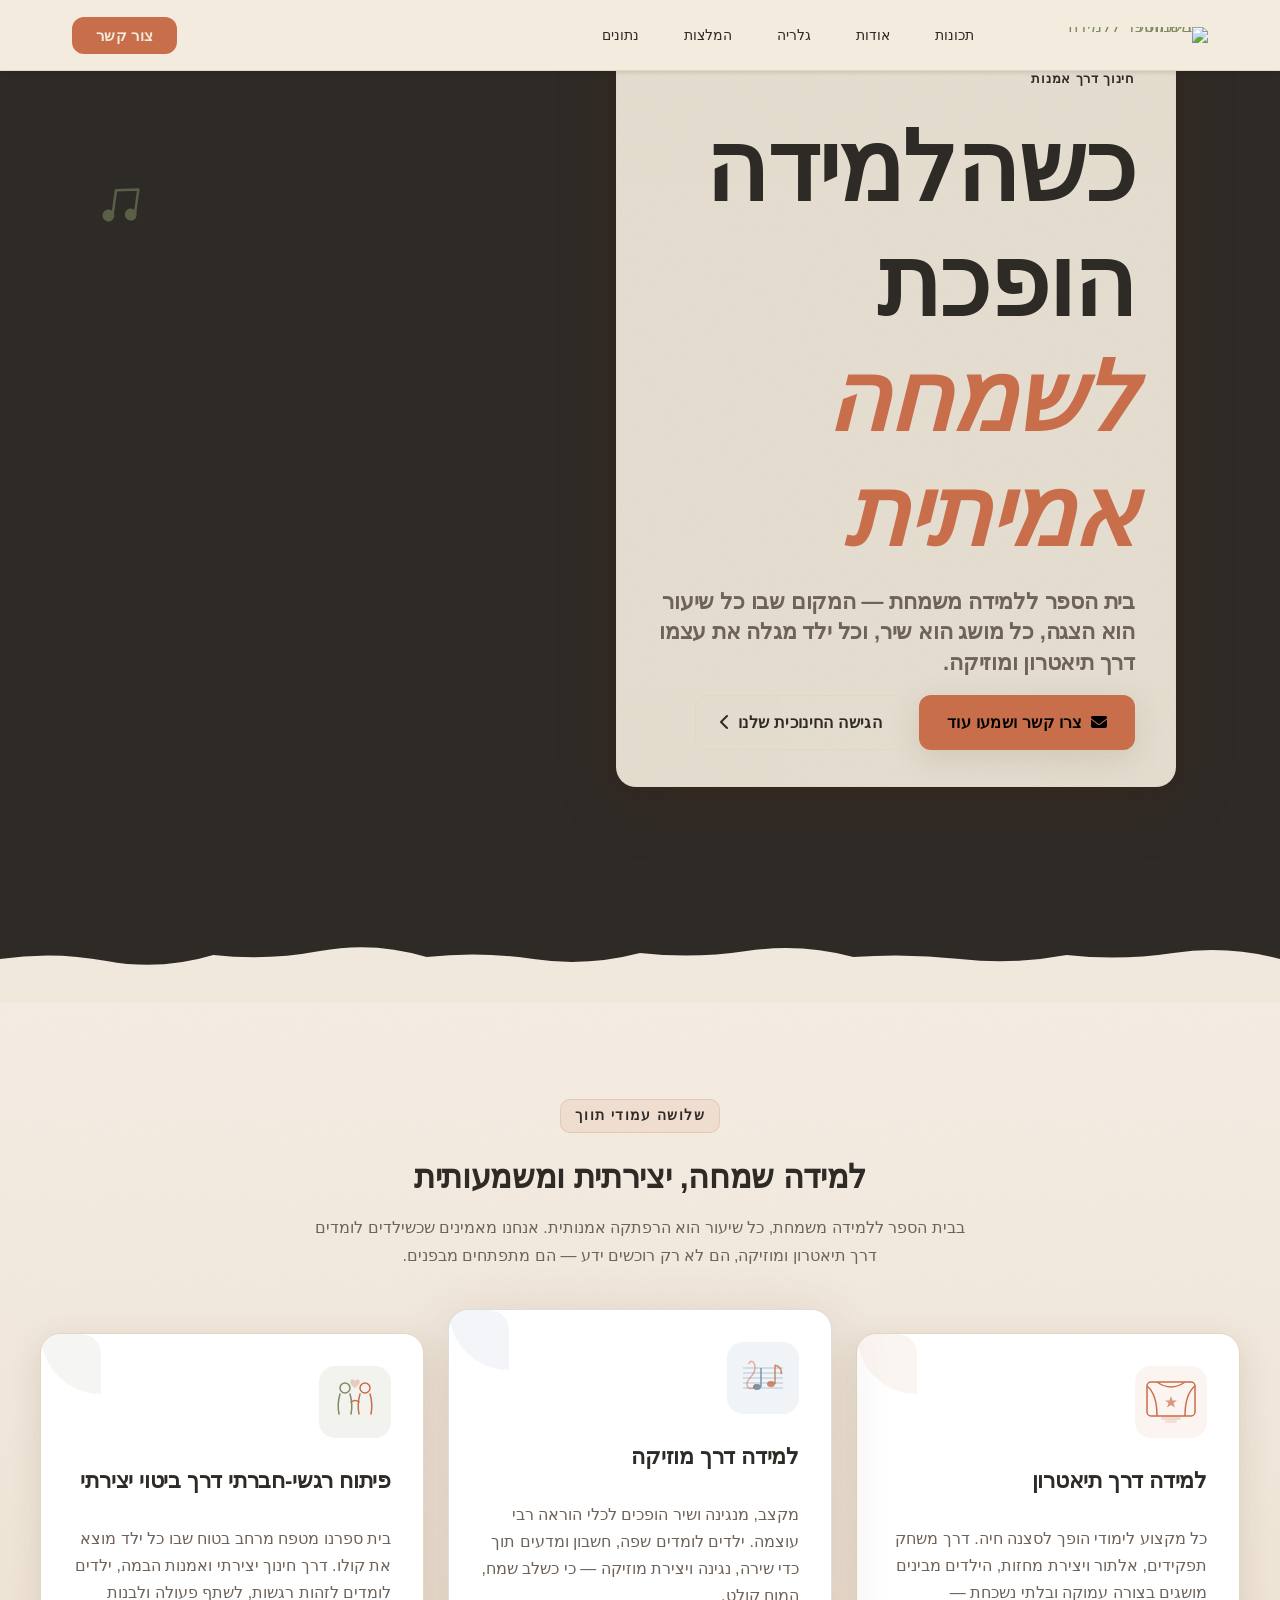
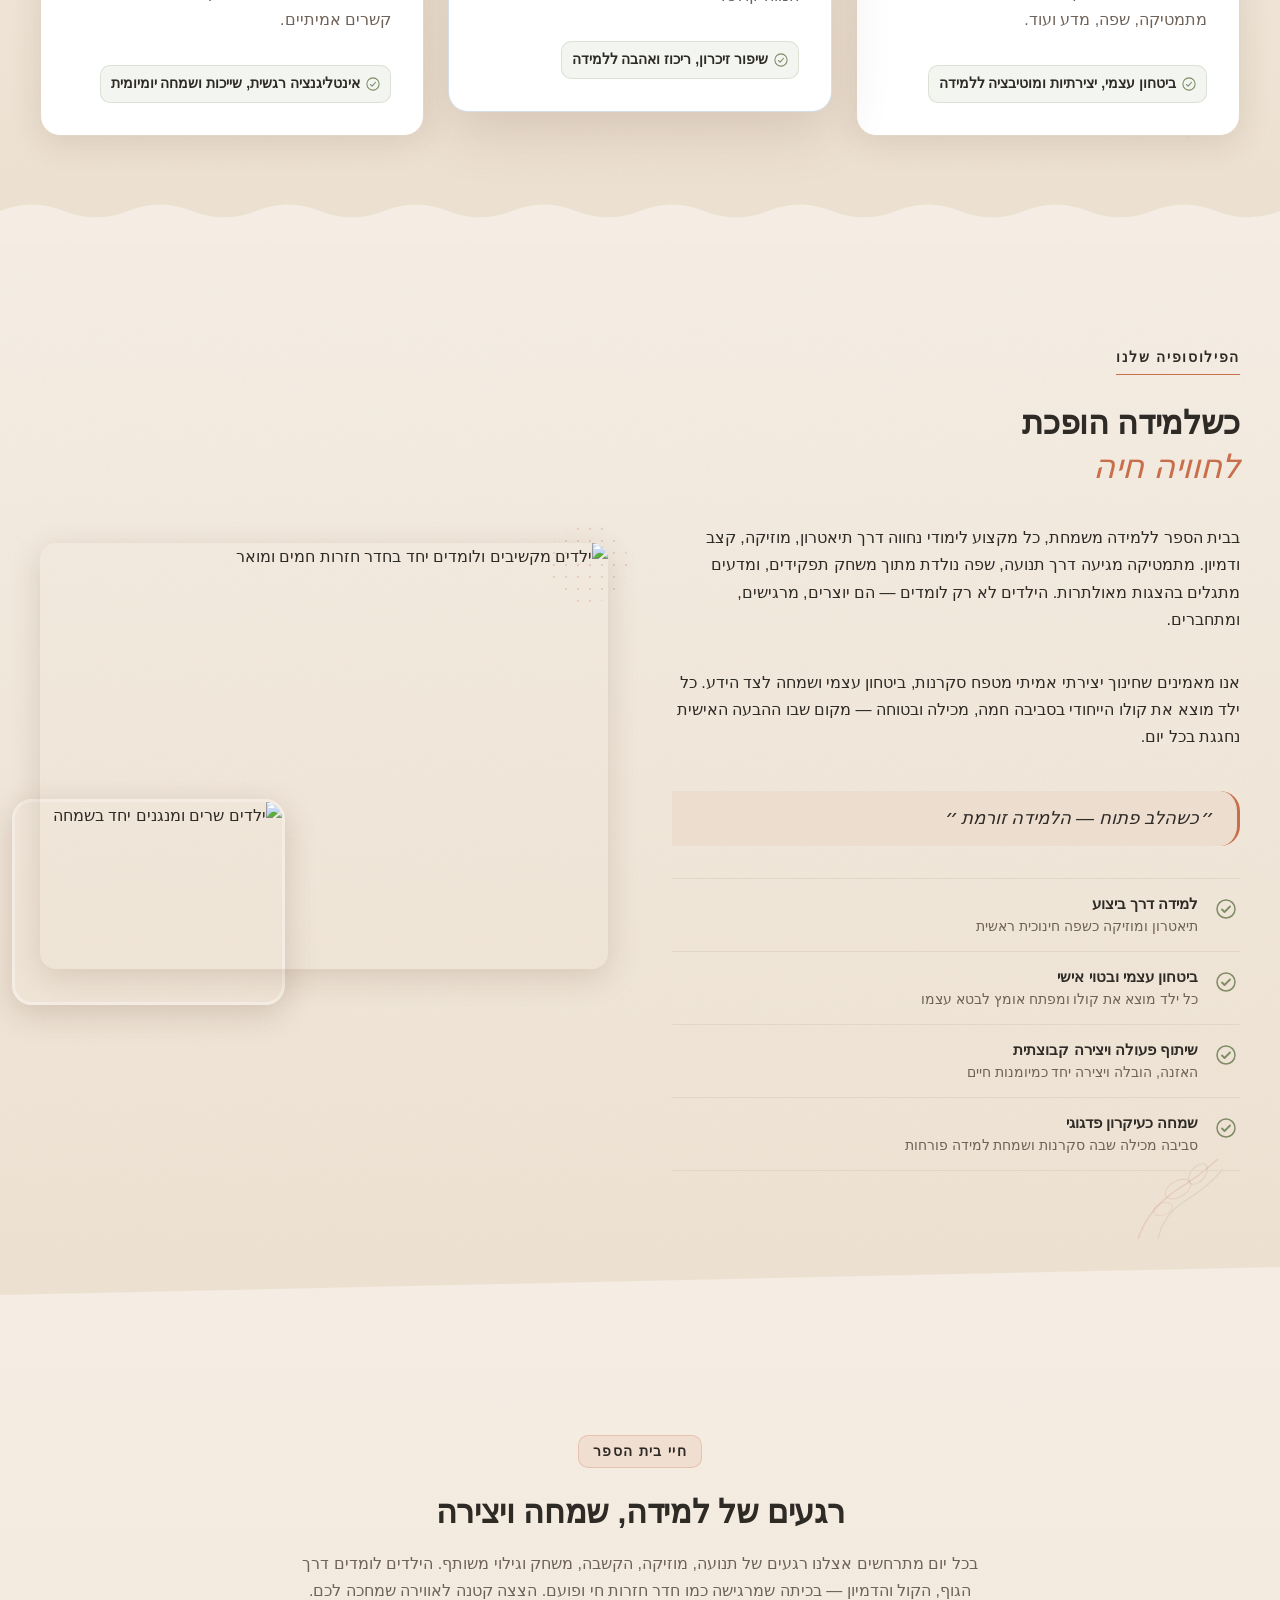
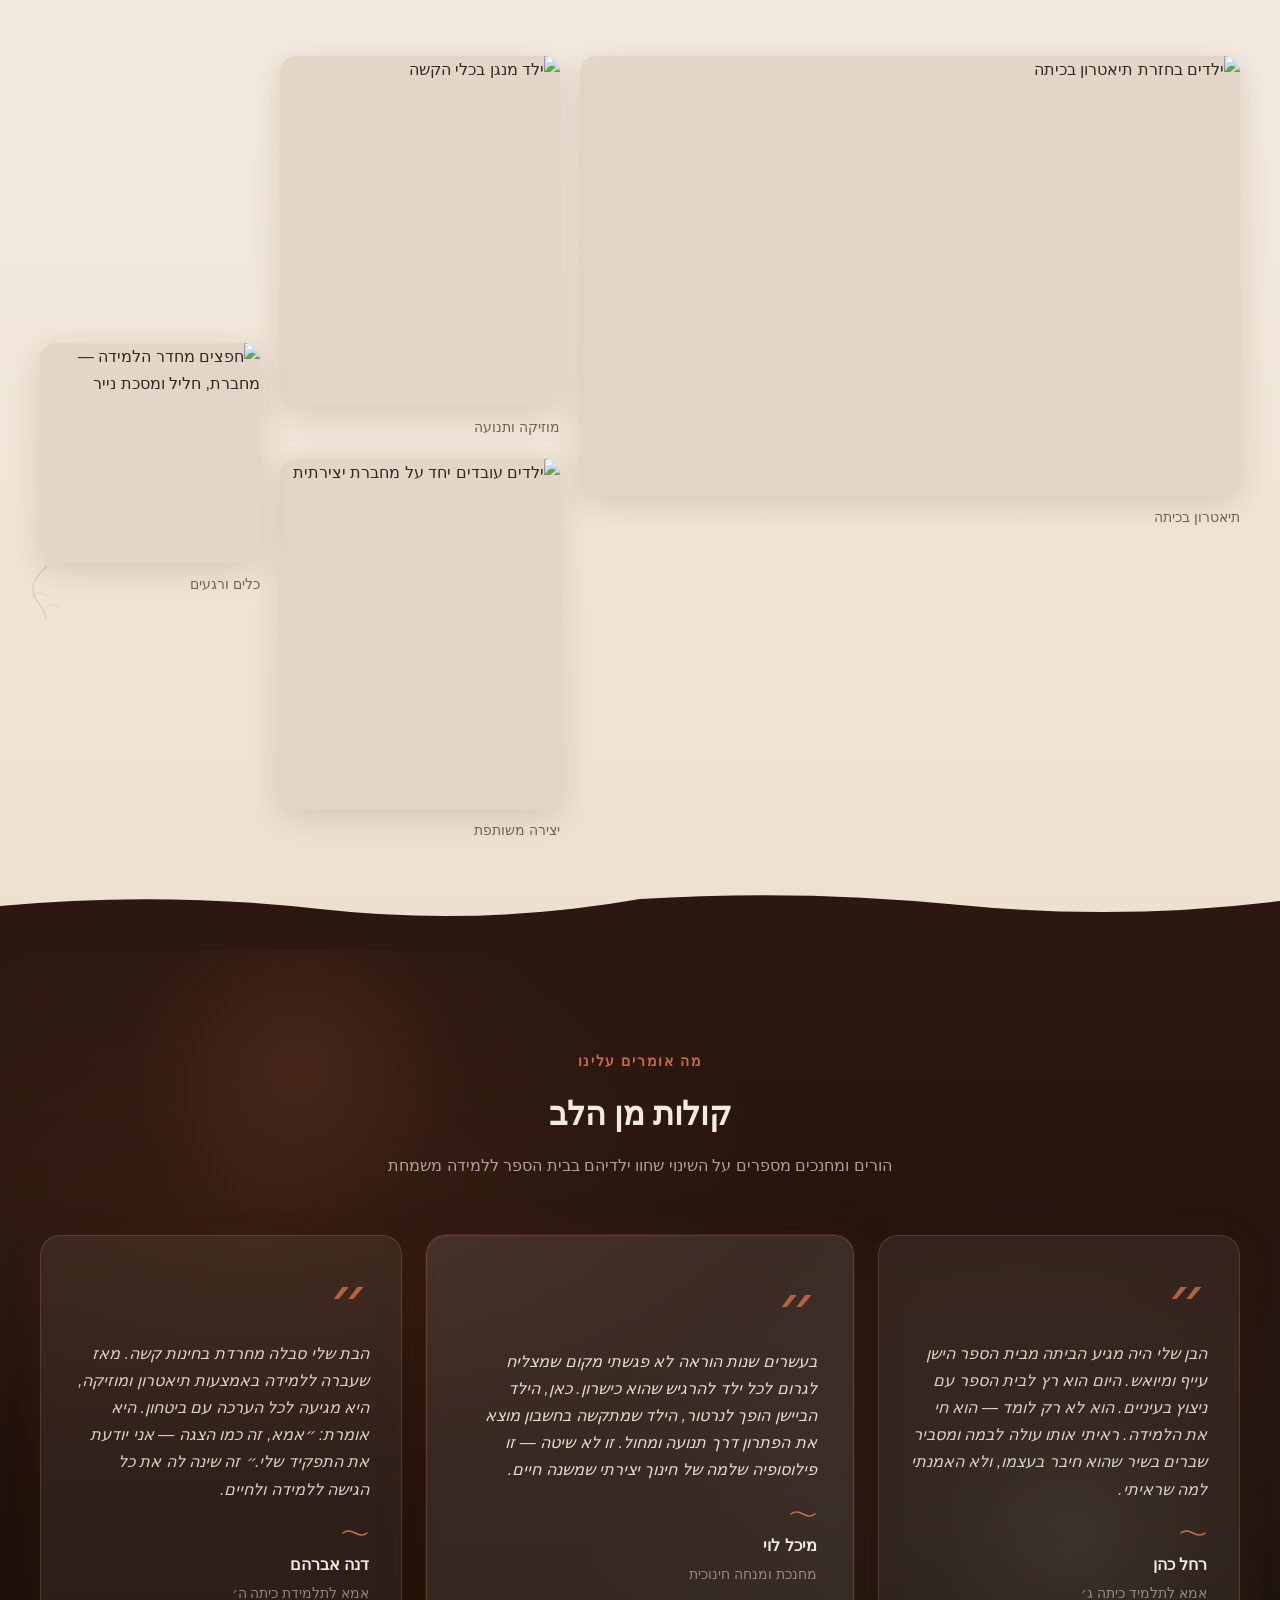
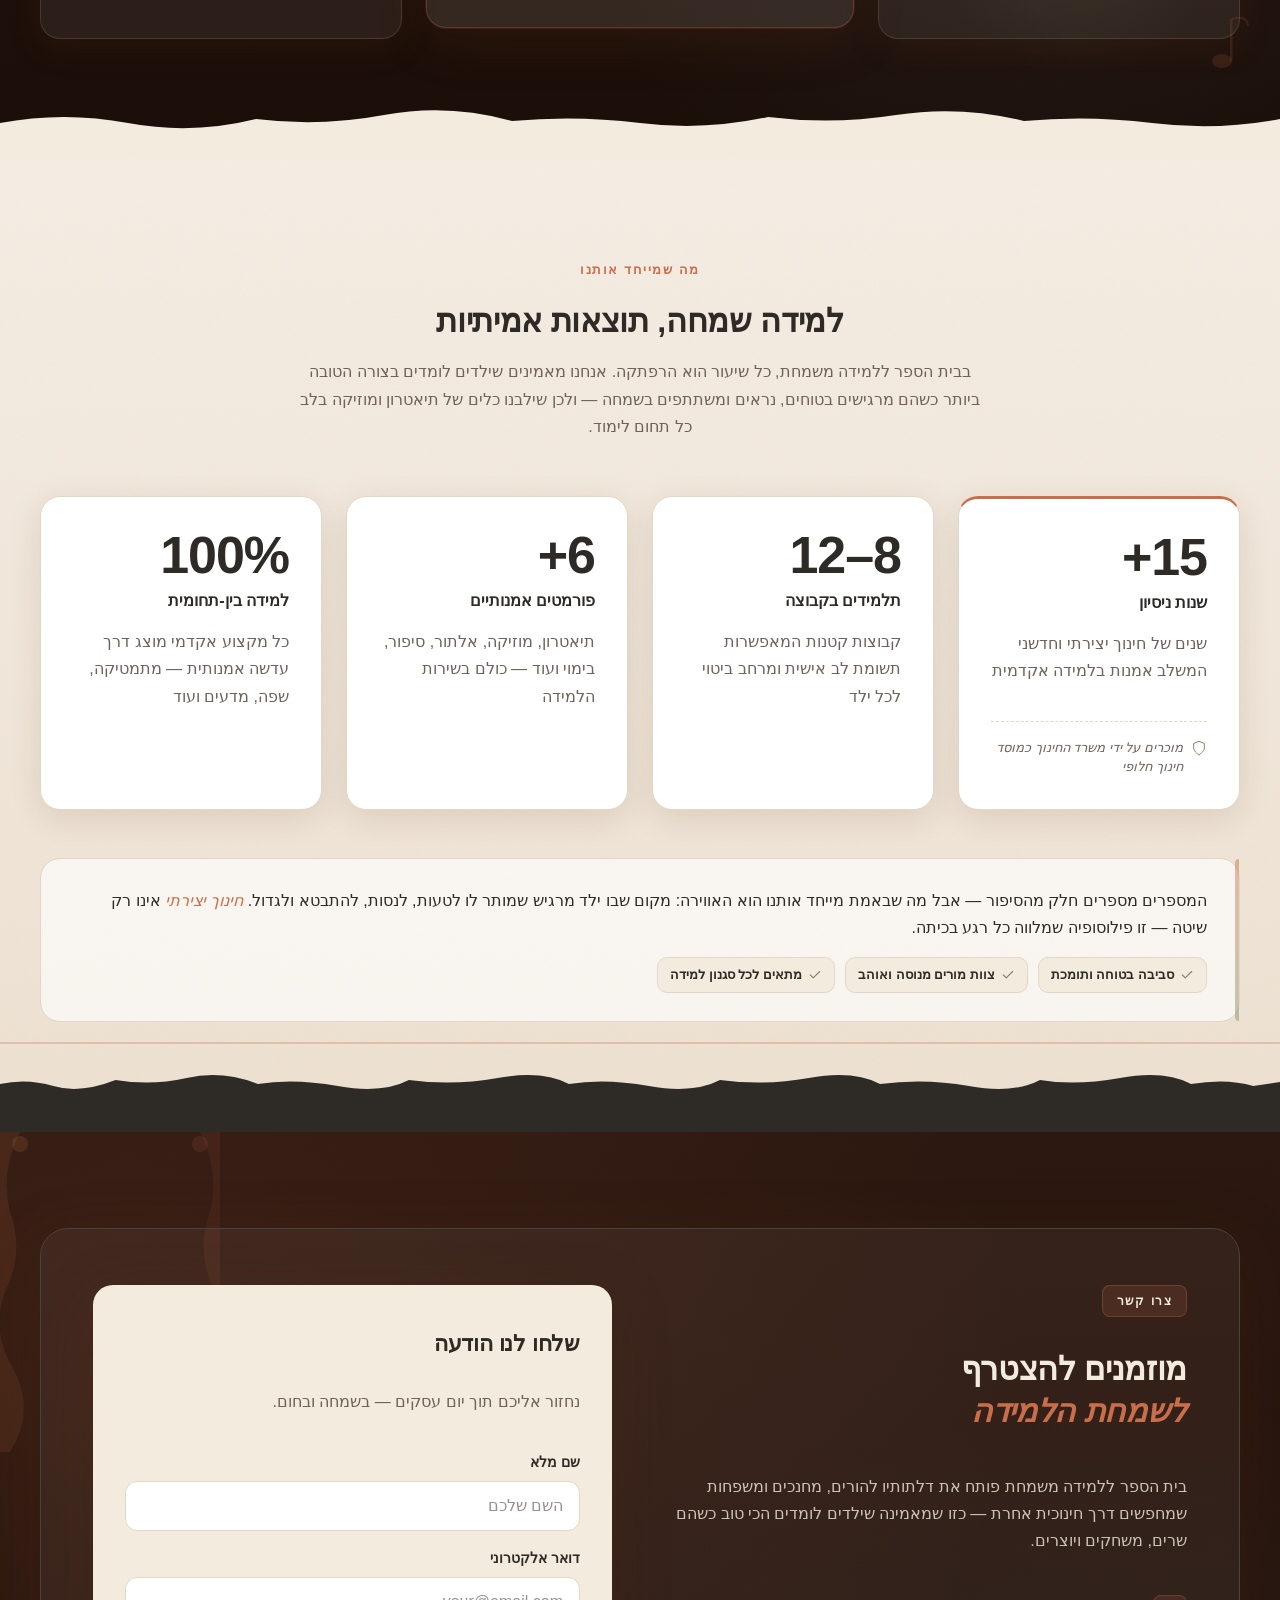
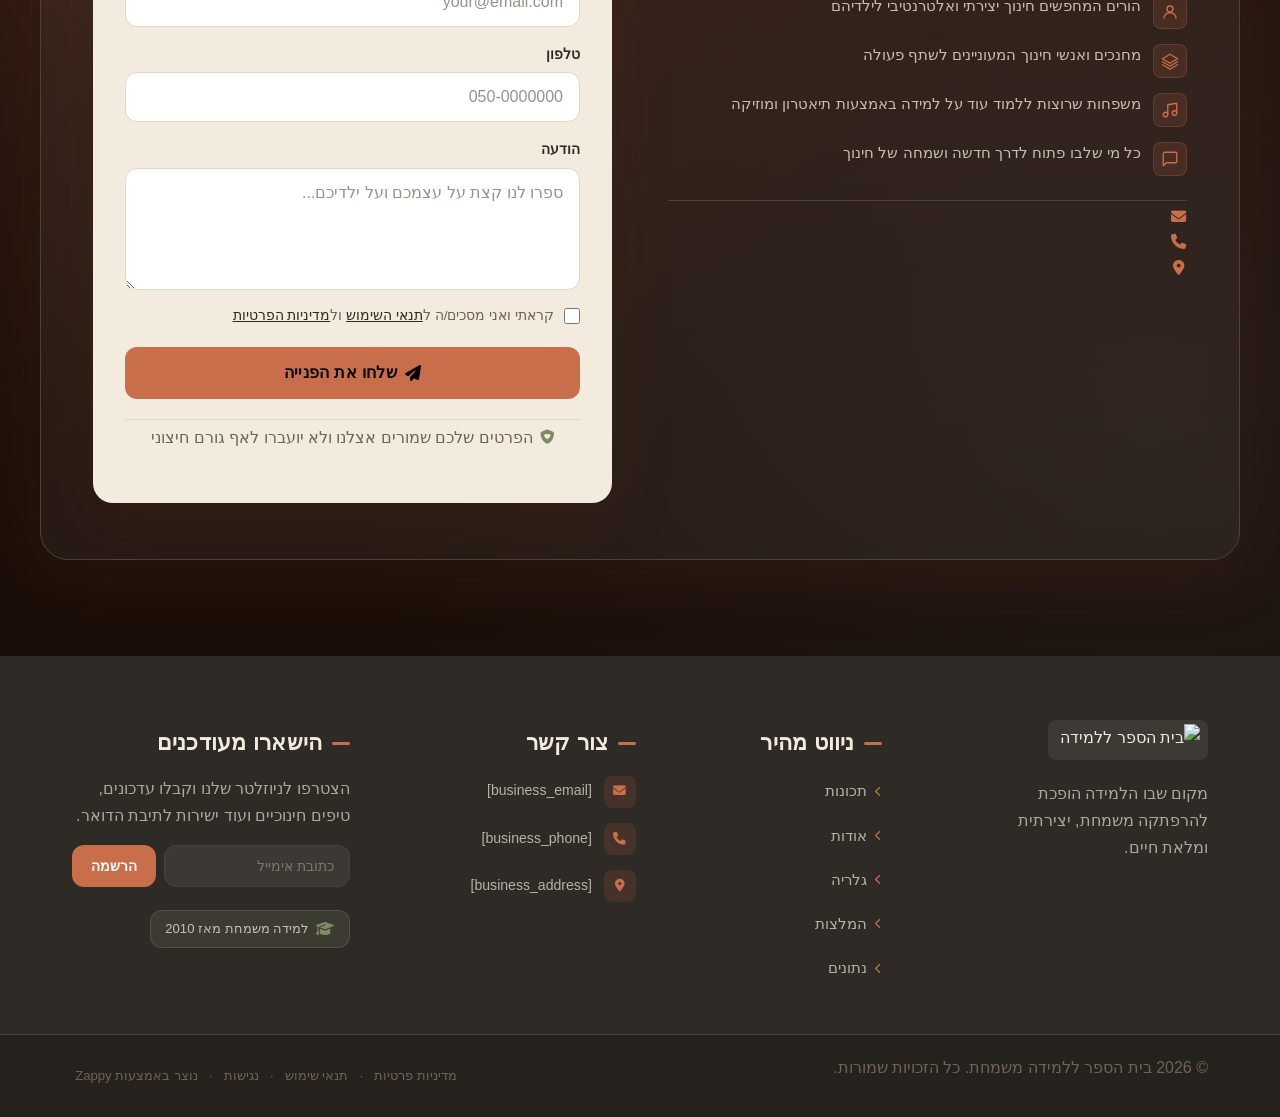
==== index.html @ c43f6b87 "Initial website commit" ====
<!DOCTYPE html>
<html lang="he" dir="rtl">
<head>
    <meta charset="UTF-8">
    <meta name="viewport" content="width=device-width, initial-scale=1.0">
    <meta name="robots" content="index, follow">
    <title>חינוך — בית הספר ללמידה משמחת</title>
    <meta name="description" content="A unique school called &#39;The School for Joyful Learning&#39; where all learning is conducted through the tools of theater and music. The school embodies a creative a">
    <meta name="keywords" content="חינוך, למידה באמצעות תיאטרון לילדים, חינוך אלטרנטיבי לילדים צעירים בישראל, חינוך יצירתי">
    
    <!-- Favicons -->
    <link rel="icon" type="image/x-icon" href="/assets/favicon.ico">
    <link rel="icon" type="image/png" sizes="16x16" href="/assets/favicon-16x16.png">
    <link rel="icon" type="image/png" sizes="32x32" href="/assets/favicon-32x32.png">
    <link rel="icon" type="image/png" sizes="48x48" href="/assets/favicon-48x48.png">
    <link rel="icon" type="image/png" sizes="192x192" href="/assets/favicon-192x192.png">
    <link rel="icon" type="image/png" sizes="512x512" href="/assets/favicon-512x512.png">
    <link rel="apple-touch-icon" href="/assets/apple-touch-icon.png">
    <!-- Zappy Analytics -->
<script>
(function() {
  'use strict';
  
  // Configuration
  var config = {
    websiteId: '543dcf98-643a-4628-81e5-ab905c9ab980',
    apiUrl: 'https://api.zappy5.com/api/analytics/track',
    sessionDuration: 30 * 60 * 1000, // 30 minutes
    visitorDuration: 30 * 24 * 60 * 60 * 1000, // 30 days
    trackPageViews: true,
    trackClicks: true,
    trackFormSubmissions: true
  };
  
  // Generate or retrieve persistent visitor ID (30 days)
  function getVisitorId() {
    var visitorKey = 'zappy_visitor_' + config.websiteId;
    var visitor = null;
    
    try {
      visitor = localStorage.getItem(visitorKey);
      if (visitor) {
        var visitorData = JSON.parse(visitor);
        var now = Date.now();
        
        // Check if visitor ID is still valid (30 days)
        if (now - visitorData.created < config.visitorDuration) {
          // Update last seen timestamp
          visitorData.lastSeen = now;
          localStorage.setItem(visitorKey, JSON.stringify(visitorData));
          return visitorData.id;
        }
      }
    } catch (e) {
      console.warn('Zappy Analytics: LocalStorage not available');
    }
    
    // Generate new visitor ID
    var newVisitorId = 'zv_' + Date.now() + '_' + Math.random().toString(36).substr(2, 9);
    
    try {
      localStorage.setItem(visitorKey, JSON.stringify({
        id: newVisitorId,
        created: Date.now(),
        lastSeen: Date.now()
      }));
    } catch (e) {
      // Continue without local storage
    }
    
    return newVisitorId;
  }
  
  // Generate or retrieve session ID (30 minutes)
  function getSessionId() {
    var sessionKey = 'zappy_session_' + config.websiteId;
    var session = null;
    
    try {
      session = sessionStorage.getItem(sessionKey);
      if (session) {
        var sessionData = JSON.parse(session);
        var now = Date.now();
        
        // Check if session is still valid
        if (now - sessionData.timestamp < config.sessionDuration) {
          // Update timestamp
          sessionData.timestamp = now;
          sessionStorage.setItem(sessionKey, JSON.stringify(sessionData));
          return sessionData.id;
        }
      }
    } catch (e) {
      console.warn('Zappy Analytics: SessionStorage not available');
    }
    
    // Generate new session ID
    var newSessionId = 'zs_' + Date.now() + '_' + Math.random().toString(36).substr(2, 9);
    
    try {
      sessionStorage.setItem(sessionKey, JSON.stringify({
        id: newSessionId,
        timestamp: Date.now()
      }));
    } catch (e) {
      // Continue without session storage
    }
    
    return newSessionId;
  }
  
  var visitorId = getVisitorId();
  var sessionId = getSessionId();
  
  // Track an event
  function trackEvent(eventType, data) {
    data = data || {};
    
    var eventData = {
      website_id: config.websiteId,
      event_type: eventType,
      page_path: window.location.pathname,
      referrer: document.referrer || 'direct',
      visitor_id: visitorId,
      session_id: sessionId,
      metadata: data
    };
    
    // Use sendBeacon if available (better for page unload events)
    if (navigator.sendBeacon) {
      var blob = new Blob([JSON.stringify(eventData)], { type: 'application/json' });
      navigator.sendBeacon(config.apiUrl, blob);
    } else {
      // Fallback to fetch
      fetch(config.apiUrl, {
        method: 'POST',
        headers: {
          'Content-Type': 'application/json'
        },
        body: JSON.stringify(eventData),
        keepalive: true
      }).catch(function(error) {
        console.warn('Zappy Analytics: Failed to track event', error);
      });
    }
  }
  
  // Track page view
  if (config.trackPageViews) {
    trackEvent('pageview', {
      title: document.title,
      url: window.location.href
    });
  }
  
  // Track clicks on important elements
  if (config.trackClicks) {
    document.addEventListener('click', function(e) {
      var target = e.target;
      
      // Track button clicks (counted as actions)
      if (target.tagName === 'BUTTON' || target.closest('button')) {
        var button = target.tagName === 'BUTTON' ? target : target.closest('button');
        trackEvent('click', {
          element: 'button',
          text: button.textContent.trim().substring(0, 100),
          id: button.id || null,
          class: button.className || null
        });
      }
      
      // Track link clicks (navigation - not counted as actions)
      else if (target.tagName === 'A' || target.closest('a')) {
        var link = target.tagName === 'A' ? target : target.closest('a');
        trackEvent('navigation', {
          element: 'link',
          text: link.textContent.trim().substring(0, 100),
          href: link.href,
          external: link.hostname !== window.location.hostname
        });
      }
    }, true);
  }
  
  // Track form submissions
  if (config.trackFormSubmissions) {
    document.addEventListener('submit', function(e) {
      var form = e.target;
      
      trackEvent('form_submit', {
        form_id: form.id || null,
        form_name: form.name || null,
        form_action: form.action || null,
        form_method: form.method || 'GET'
      });
    }, true);
  }
  
  // Track time on page (send on page unload)
  var pageLoadTime = Date.now();
  
  window.addEventListener('beforeunload', function() {
    var timeOnPage = Math.floor((Date.now() - pageLoadTime) / 1000); // in seconds
    
    trackEvent('page_unload', {
      time_on_page: timeOnPage,
      page_path: window.location.pathname
    });
  });
  
  // Expose tracking function globally for custom events
  window.zappyAnalytics = {
    track: trackEvent,
    getVisitorId: function() { return visitorId; },
    getSessionId: function() { return sessionId; }
  };
  
})();
</script>
<!-- End Zappy Analytics -->
    <meta property="og:title" content="חינוך — בית הספר ללמידה משמחת">
    <meta property="og:description" content="A unique school called &#39;The School for Joyful Learning&#39; where all learning is conducted through the tools of theater and music. The school embodies a creative a">
    <meta name="twitter:card" content="summary_large_image">
    <meta name="twitter:title" content="חינוך — בית הספר ללמידה משמחת">
    <meta name="twitter:description" content="A unique school called &#39;The School for Joyful Learning&#39; where all learning is conducted through the tools of theater and music. The school embodies a creative a">
    <meta property="og:type" content="website">
  <meta property="og:locale" content="he_IL">
  
  
  
  
  
  <link rel="stylesheet" href="https://cdnjs.cloudflare.com/ajax/libs/font-awesome/6.4.0/css/all.min.css">



  
    <!-- Favicons -->
    <link rel="icon" type="image/x-icon" href="/assets/favicon.ico">
    <link rel="icon" type="image/png" sizes="16x16" href="/assets/favicon-16x16.png">
    <link rel="icon" type="image/png" sizes="32x32" href="/assets/favicon-32x32.png">
    <link rel="icon" type="image/png" sizes="48x48" href="/assets/favicon-48x48.png">
    <link rel="icon" type="image/png" sizes="192x192" href="/assets/favicon-192x192.png">
    <link rel="icon" type="image/png" sizes="512x512" href="/assets/favicon-512x512.png">
    <link rel="apple-touch-icon" href="/assets/apple-touch-icon.png">
    <!-- Cookie Consent -->
    <link rel="stylesheet" href="https://cdn.jsdelivr.net/npm/vanilla-cookieconsent@3/dist/cookieconsent.css">
    <script src="https://cdn.jsdelivr.net/npm/vanilla-cookieconsent@3/dist/cookieconsent.umd.js"></script>
    <!-- Mickidum Accessibility Toolbar -->
    <script src="https://cdn.jsdelivr.net/gh/mickidum/acc_toolbar/acctoolbar/acctoolbar.min.js"></script>
    <link rel="stylesheet" href="/styles.css">

    <style id="zappy-dropdown-submenu-styles">
      /* ========== DESKTOP DROPDOWN SUBMENU STYLES ========== */
      /* Base styles for dropdown submenus - parent must be positioned */
      .nav-menu li:has(.sub-menu), nav li:has(.sub-menu), .navbar li:has(.sub-menu), #navMenu li:has(.sub-menu) { position: relative; }
      /* Submenu base - hidden by default */
      .nav-menu .sub-menu, nav .sub-menu, .navbar .sub-menu, #navMenu .sub-menu { display: block !important; position: absolute !important; top: 100%; left: 0; min-width: 220px; background: white; border-radius: 8px; box-shadow: 0 8px 25px rgba(0,0,0,0.15); padding: 8px 0; opacity: 0; visibility: hidden; transform: translateY(10px); transition: all 0.3s ease; z-index: 1000; list-style: none; pointer-events: none; }
      /* CRITICAL: Desktop hover styles to show dropdown */
      .nav-menu li:hover > .sub-menu, nav li:hover > .sub-menu, .navbar li:hover > .sub-menu, #navMenu li:hover > .sub-menu { opacity: 1 !important; visibility: visible !important; transform: translateY(0) !important; pointer-events: auto !important; }
      /* Submenu item styling */
      .sub-menu li { list-style: none; margin: 0; padding: 0; }
      .sub-menu a { display: block !important; padding: 10px 16px !important; color: var(--text-dark, #333) !important; font-weight: 500; text-decoration: none; white-space: nowrap; transition: background-color 0.2s; }
      .sub-menu .zappy-nav-child > a { padding-left: 28px !important; font-size: 0.9em !important; opacity: 0.85 !important; }
      [dir="rtl"] .sub-menu .zappy-nav-child > a, html[lang="he"] .sub-menu .zappy-nav-child > a, html[lang="ar"] .sub-menu .zappy-nav-child > a { padding-left: 10px !important; padding-right: 28px !important; }
      .sub-menu .zappy-nav-parent > a { font-weight: 600 !important; }
      .sub-menu a:hover { background-color: #f5f5f5; }
      /* RTL (Hebrew/Arabic) dropdown positioning */
      [dir="rtl"] .nav-menu .sub-menu, [dir="rtl"] nav .sub-menu, [dir="rtl"] .navbar .sub-menu, html[lang="he"] .nav-menu .sub-menu, html[lang="he"] nav .sub-menu, html[lang="he"] .navbar .sub-menu, html[lang="ar"] .nav-menu .sub-menu, html[lang="ar"] nav .sub-menu, html[lang="ar"] .navbar .sub-menu { left: auto !important; right: 0 !important; }
      /* Hide empty dropdown menus (exclude catalog sub-menus that use <a> children instead of <li>) */
      .sub-menu:empty, .sub-menu:not(:has(li:not(.zappy-hidden-menu-item))):not(:has(> a)), .sub-menu:not(:has(li)):not(:has(> a)) { display: none !important; opacity: 0 !important; visibility: hidden !important; pointer-events: none !important; }
      /* Desktop: show submenu on Menu Group hover */
      li:has(.menu-group-title):hover > .sub-menu { opacity: 1 !important; visibility: visible !important; transform: translateY(0) !important; pointer-events: auto !important; }
      /* Menu Group title styling */
      .nav-menu > li > .menu-group-title, #navMenu > li > .menu-group-title { display: inline-block; padding: 0.5rem 1rem; cursor: default; user-select: none; }
      
      /* ========== MOBILE SUBMENU STYLES ========== */
      @media (max-width: 768px) {
        .nav-menu .sub-menu, nav .sub-menu, .navbar .sub-menu, #navMenu .sub-menu { position: static !important; transform: none !important; box-shadow: none !important; background: transparent !important; max-height: 0; overflow: hidden; opacity: 0; visibility: hidden; transition: max-height 0.3s ease, opacity 0.3s ease; padding: 0 !important; border-radius: 0 !important; }
        .navbar .sub-menu.mobile-expanded, .nav-menu .sub-menu.mobile-expanded, #navMenu .sub-menu.mobile-expanded { max-height: none !important; overflow-y: visible !important; opacity: 1 !important; visibility: visible !important; padding: 8px 0 8px 16px !important; }
        [dir="rtl"] .sub-menu.mobile-expanded, html[lang="he"] .sub-menu.mobile-expanded { padding: 8px 16px 8px 0 !important; }
        /* Disable hover behavior on mobile */
        .nav-menu li:hover > .sub-menu, nav li:hover > .sub-menu, .navbar li:hover > .sub-menu, #navMenu li:hover > .sub-menu { opacity: 0; visibility: hidden; pointer-events: none; }
        .nav-menu li > .sub-menu.mobile-expanded, nav li > .sub-menu.mobile-expanded, .navbar li > .sub-menu.mobile-expanded, #navMenu li > .sub-menu.mobile-expanded { opacity: 1 !important; visibility: visible !important; pointer-events: auto !important; }
        .nav-menu li:has(.sub-menu), nav li:has(.sub-menu), .navbar li:has(.sub-menu), #navMenu li:has(.sub-menu) { display: flex !important; flex-wrap: wrap !important; align-items: center !important; position: relative !important; min-height: 44px !important; }
        .nav-menu li:has(.sub-menu) > a, nav li:has(.sub-menu) > a, .navbar li:has(.sub-menu) > a, #navMenu li:has(.sub-menu) > a { flex: 1 !important; min-width: 0 !important; }
        .nav-menu li:has(.sub-menu) > .menu-group-title, nav li:has(.sub-menu) > .menu-group-title, .navbar li:has(.sub-menu) > .menu-group-title, #navMenu li:has(.sub-menu) > .menu-group-title { flex: 1 !important; min-width: 0 !important; padding: 0 !important; line-height: inherit !important; }
        .nav-menu li:has(.sub-menu) > .sub-menu, nav li:has(.sub-menu) > .sub-menu, .navbar li:has(.sub-menu) > .sub-menu, #navMenu li:has(.sub-menu) > .sub-menu { flex-basis: 100% !important; width: 100% !important; }
        .nav-menu li:has(.sub-menu) > a [class*="chevron"], .nav-menu li:has(.sub-menu) > a [class*="arrow"], .nav-menu li:has(.sub-menu) > a .fa-chevron-down, .nav-menu li:has(.sub-menu) > a .fa-angle-down, nav li:has(.sub-menu) > a [class*="chevron"], nav li:has(.sub-menu) > a [class*="arrow"], #navMenu li:has(.sub-menu) > a [class*="chevron"], #navMenu li:has(.sub-menu) > a [class*="arrow"] { display: none !important; visibility: hidden !important; }
        .mobile-submenu-toggle { display: flex !important; align-items: center !important; justify-content: center !important; width: 44px !important; height: auto !important; background: transparent !important; border: none !important; cursor: pointer !important; color: var(--text-dark) !important; position: static !important; flex-shrink: 0 !important; align-self: stretch !important; z-index: 2 !important; padding: 0 !important; margin: 0 !important; }
        .mobile-submenu-toggle::after { content: '' !important; width: 0 !important; height: 0 !important; border-left: 6px solid transparent !important; border-right: 6px solid transparent !important; border-top: 7px solid currentColor !important; transition: transform 0.3s ease !important; }
        .mobile-submenu-toggle.expanded::after { transform: rotate(180deg) !important; }
        .sub-menu a { padding: 10px 0 !important; display: block !important; color: var(--text-dark) !important; white-space: normal !important; }
        .sub-menu .zappy-nav-child > a { padding-left: 28px !important; font-size: 0.9em !important; opacity: 0.85 !important; }
        [dir="rtl"] .sub-menu .zappy-nav-child > a, html[lang="he"] .sub-menu .zappy-nav-child > a, html[lang="ar"] .sub-menu .zappy-nav-child > a { padding-left: 0 !important; padding-right: 28px !important; }
        .sub-menu .zappy-nav-parent > a { font-weight: 600 !important; }
        .nav-menu.active, #navMenu.active { max-width: 100vw !important; overflow-x: hidden !important; box-sizing: border-box !important; }
        .navbar .sub-menu li a, nav.navbar .sub-menu li a, .zappy-products-dropdown .sub-menu a { color: var(--text-dark) !important; }
      }
      @media (min-width: 769px) { .mobile-submenu-toggle { display: none !important; } }
    </style>

    <style id="zappy-widget-visibility">
      html[dir="rtl"] .whatsapp-float { right: 20px !important; left: auto !important; }
      html[dir="ltr"] .whatsapp-float, html:not([dir]) .whatsapp-float { left: 20px !important; right: auto !important; }
      html[dir="rtl"] #mic-access-tool-general-button, html[dir="rtl"] .mic-access-tool-general-button,
      html[dir="rtl"] #mic-init-access-tool .mic-access-tool-general-button,
      html[dir="rtl"] #mic-init-access-tool #mic-access-tool-general-button,
      html[dir="rtl"] ._access-icon { left: 20px !important; right: auto !important; }
      html[dir="ltr"] #mic-access-tool-general-button, html[dir="ltr"] .mic-access-tool-general-button,
      html[dir="ltr"] #mic-init-access-tool .mic-access-tool-general-button,
      html[dir="ltr"] #mic-init-access-tool #mic-access-tool-general-button,
      html[dir="ltr"] ._access-icon,
      html:not([dir]) #mic-access-tool-general-button, html:not([dir]) .mic-access-tool-general-button,
      html:not([dir]) #mic-init-access-tool .mic-access-tool-general-button,
      html:not([dir]) #mic-init-access-tool #mic-access-tool-general-button,
      html:not([dir]) ._access-icon { right: 20px !important; left: auto !important; }
      @media (max-width: 768px) { .whatsapp-float { display: flex !important; } }
      @media (min-width: 769px) { .whatsapp-float { display: flex !important; } }
      @media (max-width: 768px) {
        #mic-access-tool-general-button, .mic-access-tool-general-button,
        #mic-init-access-tool .mic-access-tool-general-button, #mic-init-access-tool #mic-access-tool-general-button,
        ._access-icon { display: flex !important; visibility: visible !important; opacity: 1 !important; pointer-events: auto !important; }
        #mic-access-tool-box.opened-mic-access-tool, .mic-access-tool-box.opened-mic-access-tool,
        #mic-init-access-tool #mic-access-tool-box.opened-mic-access-tool {
          visibility: visible !important; opacity: 1 !important; pointer-events: auto !important;
        }
      }
      @media (min-width: 769px) {
        #mic-access-tool-general-button, .mic-access-tool-general-button,
        #mic-init-access-tool .mic-access-tool-general-button, #mic-init-access-tool #mic-access-tool-general-button,
        ._access-icon { display: flex !important; visibility: visible !important; opacity: 1 !important; pointer-events: auto !important; }
        #mic-access-tool-box.opened-mic-access-tool, .mic-access-tool-box.opened-mic-access-tool,
        #mic-init-access-tool #mic-access-tool-box.opened-mic-access-tool {
          visibility: visible !important; opacity: 1 !important; pointer-events: auto !important;
        }
      }
    </style>
</head>
<body>
<nav class="navbar" dir="rtl">
  <button class="mobile-toggle" id="mobileToggle" aria-label="Menu">
    <svg class="hamburger-icon" width="24" height="24" viewBox="0 0 24 24" fill="none">
      <path d="M3 12h18M3 6h18M3 18h18" stroke="currentColor" stroke-width="2" stroke-linecap="round"></path>
    </svg>
    <svg class="close-icon" width="24" height="24" viewBox="0 0 24 24" fill="none" style="display: none;">
      <path d="M18 6L6 18M6 6l12 12" stroke="currentColor" stroke-width="2" stroke-linecap="round"></path>
    </svg>
  </button>

  <button class="phone-header-btn" data-phone="[business_phone]" aria-label="Call">
    <svg width="20" height="20" viewBox="0 0 24 24" fill="currentColor">
      <path d="M22 16.92v3a2 2 0 0 1-2.18 2 19.79 19.79 0 0 1-8.63-3.07 19.5 19.5 0 0 1-6-6 19.79 19.79 0 0 1-3.07-8.67A2 2 0 0 1 4.11 2h3a2 2 0 0 1 2 1.72 12.84 12.84 0 0 0 .7 2.81 2 2 0 0 1-.45 2.11L8.09 9.91a16 16 0 0 0 6 6l1.27-1.27a2 2 0 0 1 2.11-.45 12.84 12.84 0 0 0 2.81.7A2 2 0 0 1 22 16.92z"></path>
    </svg>
  </button>

  <div class="nav-container">
    <div class="nav-right-group"><div class="nav-brand">
      <a href="/" class="logo-link"><img class="logo" src="/assets/site-----image-1.webp" alt="בית הספר ללמידה משמחת"></a>
    </div><ul class="nav-menu" id="navMenu"><li><a href="#features">תכונות</a></li><li><a href="#about">אודות</a></li><li><a href="#gallery">גלריה</a></li><li><a href="#testimonials">המלצות</a></li><li><a href="#stats">נתונים</a></li></ul></div>

    

    <div class="nav-cta-container">
      <a href="#contact" class="nav-cta-btn">צור קשר</a>
    </div>
  </div>
</nav>
<script>

// Navbar Mobile Menu Toggle and Contrast Fix
(function() {
  // Use 'load' event instead of 'DOMContentLoaded' to ensure we run AFTER all other scripts
  window.addEventListener('load', function() {
    
    // FIX MOBILE BUTTON CONTRAST
    // Detect navbar background color and apply contrasting color to mobile buttons
    const navbar = document.querySelector('.navbar, nav, header');
    if (!navbar) {
      console.log('[Navbar] Navbar element not found');
      return;
    }
    
    // DECLARE VARIABLES EARLY to avoid Temporal Dead Zone errors
    // These are used in multiple places below
    let mobileToggle = document.getElementById('mobileToggle') ||
                       document.querySelector('.mobile-toggle') ||
                       document.querySelector('.hamburger') ||
                       document.querySelector('.hamburger-menu') ||
                       document.querySelector('.menu-toggle') ||
                       document.querySelector('.burger-menu') ||
                       document.querySelector('[aria-label="Menu"]') ||
                       document.querySelector('[aria-label="תפריט"]');
    
    const phoneBtn = document.querySelector('.phone-header-btn');
    
    const computedStyle = window.getComputedStyle(navbar);
    let bgColor = computedStyle.backgroundColor;
    
    console.log('[Navbar] Initial navbar background:', bgColor);
    
    // Check if background is transparent or rgba with 0 alpha
    const isTransparent = bgColor === 'transparent' || 
                         bgColor === 'rgba(0, 0, 0, 0)' ||
                         (bgColor.startsWith('rgba') && bgColor.includes(', 0)'));
    
    if (isTransparent) {
      // Check for background-image or gradient
      const bgImage = computedStyle.backgroundImage;
      if (bgImage && bgImage !== 'none') {
        console.log('[Navbar] Navbar has background image/gradient, using dark text');
        bgColor = 'rgb(240, 240, 240)'; // Assume light background
      } else {
        // Transparent navbar - check body background
        const bodyBg = window.getComputedStyle(document.body).backgroundColor;
        console.log('[Navbar] Navbar transparent, using body background:', bodyBg);
        bgColor = bodyBg;
      }
    }
    
    // Calculate luminance to determine if background is light or dark
    const rgb = bgColor.match(/\d+/g);
    if (rgb && rgb.length >= 3) {
      const r = parseInt(rgb[0]);
      const g = parseInt(rgb[1]);
      const b = parseInt(rgb[2]);
      const luminance = (0.299 * r + 0.587 * g + 0.114 * b) / 255;
      
      // Mobile button colors are set by Claude's AI-generated CSS (same as .nav-menu a)
      // No dynamic color overrides needed - colors come from the generated navbar CSS
      console.log('[Navbar] Mobile button colors preserved from Claude CSS (luminance:', luminance.toFixed(2) + ')');
      
      // FIX ICON SIZES - Ensure SVGs are properly sized and visible
      // INJECT CRITICAL CSS TO OVERRIDE ANY CONFLICTING RULES
      const criticalCSS = document.createElement('style');
      criticalCSS.id = 'zappy-mobile-nav-fix';
      const htmlLang = document.documentElement.lang || 'en';
      const htmlDir = document.documentElement.dir || 'ltr';
      // Check both dir attribute AND lang for RTL detection
      // dir="rtl" is the most reliable indicator
      const isRTL = htmlDir === 'rtl' || htmlLang === 'he' || htmlLang === 'ar';
      
      criticalCSS.textContent = `
        /* Hide mobile buttons on desktop, show only on mobile */
        @media (min-width: 769px) {
          .mobile-toggle,
          .phone-header-btn {
            display: none !important;
          }
        }
        
        /* Show and position mobile buttons correctly on mobile */
        @media (max-width: 768px) {
          .navbar,
          nav.navbar {
            min-height: 70px !important;
          }

          .mobile-toggle,
          .phone-header-btn {
            position: absolute !important;
            top: 0 !important;
            bottom: 0 !important;
            margin-top: auto !important;
            margin-bottom: auto !important;
            transform: none !important;
            z-index: 1001 !important;
            display: flex !important;
            align-items: center !important;
            justify-content: center !important;
            width: 36px !important;
            height: 36px !important;
            border-radius: 50% !important;
            border: none !important;
            cursor: pointer !important;
            padding: 6px !important;
            background: none !important;
            color: var(--nav-text, var(--text-dark)) !important;
            touch-action: manipulation !important;
            -webkit-tap-highlight-color: transparent !important;
          }

          html[data-zappy-site-type="ecommerce"] .phone-header-btn,
          body[data-zappy-site-type="ecommerce"] .phone-header-btn,
          html[data-zappy-site-type="ecommerce"] header .phone-header-btn,
          html[data-zappy-site-type="ecommerce"] nav .phone-header-btn {
            display: none !important;
            visibility: hidden !important;
            width: 0 !important;
            height: 0 !important;
            min-width: 0 !important;
            overflow: hidden !important;
          }
          
          /* LTR positioning (default): hamburger LEFT, phone RIGHT */
          html:not([dir="rtl"]):not([lang="he"]):not([lang="ar"]) .mobile-toggle,
          html[dir="ltr"] .mobile-toggle {
            left: 12px !important;
            right: auto !important;
          }
          html:not([dir="rtl"]):not([lang="he"]):not([lang="ar"]) .phone-header-btn,
          html[dir="ltr"] .phone-header-btn {
            right: 12px !important;
            left: auto !important;
          }
          
          /* RTL positioning: hamburger RIGHT, phone LEFT */
          html[dir="rtl"] .mobile-toggle,
          html[lang="he"] .mobile-toggle,
          html[lang="ar"] .mobile-toggle {
            right: 12px !important;
            left: auto !important;
          }
          html[dir="rtl"] .phone-header-btn,
          html[lang="he"] .phone-header-btn,
          html[lang="ar"] .phone-header-btn {
            left: 12px !important;
            right: auto !important;
          }
          
          /* CRITICAL: Ensure nav-container has min-height on mobile */
          /* All children are positioned absolutely/fixed on mobile, so height:auto collapses to 0 */
          .nav-container {
            min-height: 70px !important;
            position: relative !important;
          }
          
          /* Ensure SVG icons are properly sized and inherit color */
          .mobile-toggle svg,
          .phone-header-btn svg {
            width: 24px !important;
            height: 24px !important;
            /* Don't force display - let JavaScript control hamburger/close toggle */
          }
          
          /* Reset nav-cta-container on mobile - remove desktop box-shadow/padding */
          /* that creates a visible ghost box when CTA button is hidden */
          .nav-cta-container {
            box-shadow: none !important;
            padding: 0 !important;
          }
          
          /* Hide nav-cta-container entirely on mobile when there's no lang-switcher */
          /* (only the CTA button is inside, and it's hidden on mobile) */
          .nav-cta-container:not(:has(.lang-switcher)) {
            display: none !important;
          }
          
          /* CRITICAL: Prevent hero image fade gradient from bleeding over headline text */
          /* The .image-fade-gradient has bottom: -30px (extends below parent) */
          /* On mobile stacked layout, this overlaps the h1 text below the image */
          .hero-image-column {
            overflow: hidden !important;
          }
          .image-fade-gradient {
            bottom: 0 !important;
          }
          
          /* Hide desktop language switcher on mobile - hamburger menu handles it */
          /* High specificity to override stored CSS */
          .lang-switcher,
          .nav-cta-container .lang-switcher,
          .nav-container .lang-switcher,
          .navbar .lang-switcher,
          .navbar .nav-cta-container .lang-switcher {
            display: none !important;
          }
        }
      `;
      
      // Remove existing fix if present and inject new one
      const existing = document.getElementById('zappy-mobile-nav-fix');
      if (existing) existing.remove();
      document.head.appendChild(criticalCSS);
      
      console.log('[Navbar] Critical CSS injected for mobile nav positioning');
      
      // ONLY apply inline positioning styles on mobile viewport
      // On desktop, the CSS handles hiding these buttons with display: none
      // Inline styles were breaking desktop layout by overriding CSS
      const isMobileViewport = window.innerWidth <= 768;
      
      if (mobileToggle) {
        // Icon sizing applies to all viewports for consistency
        const hamburgerIcon = mobileToggle.querySelector('.hamburger-icon');
        const closeIcon = mobileToggle.querySelector('.close-icon');
        
        if (hamburgerIcon) {
          hamburgerIcon.style.setProperty('width', '24px', 'important');
          hamburgerIcon.style.setProperty('height', '24px', 'important');
          hamburgerIcon.style.setProperty('display', 'block', 'important'); // Show hamburger by default
        }
        if (closeIcon) {
          closeIcon.style.setProperty('width', '24px', 'important');
          closeIcon.style.setProperty('height', '24px', 'important');
          closeIcon.style.setProperty('display', 'none', 'important'); // Hide close icon by default
        }
        
        // ONLY set positioning inline styles on mobile
        if (isMobileViewport) {
          mobileToggle.style.setProperty('position', 'absolute', 'important');
          mobileToggle.style.setProperty('top', '0', 'important');
          mobileToggle.style.setProperty('bottom', '0', 'important');
          mobileToggle.style.setProperty('margin-top', 'auto', 'important');
          mobileToggle.style.setProperty('margin-bottom', 'auto', 'important');
          mobileToggle.style.setProperty('transform', 'none', 'important');
          mobileToggle.style.setProperty('z-index', '1001', 'important');
          
          // Clear any inline left/right so CSS can take over based on html[dir]
          mobileToggle.style.removeProperty('left');
          mobileToggle.style.removeProperty('right');
          
          console.log('[Navbar] Mobile toggle positioning applied (mobile viewport)');
        } else {
          // On desktop, clear any positioning styles to let CSS handle it
          mobileToggle.style.removeProperty('position');
          mobileToggle.style.removeProperty('top');
          mobileToggle.style.removeProperty('transform');
          mobileToggle.style.removeProperty('z-index');
          mobileToggle.style.removeProperty('left');
          mobileToggle.style.removeProperty('right');
          console.log('[Navbar] Desktop viewport - cleared mobile toggle inline positioning');
        }
      }
      
      if (phoneBtn) {
        // Icon sizing applies to all viewports
        const phoneIcon = phoneBtn.querySelector('svg');
        if (phoneIcon) {
          phoneIcon.style.width = '24px';
          phoneIcon.style.height = '24px';
          phoneIcon.setAttribute('width', '24');
          phoneIcon.setAttribute('height', '24');
        }
        
        // ONLY set positioning inline styles on mobile
        if (isMobileViewport) {
          phoneBtn.style.setProperty('position', 'absolute', 'important');
          phoneBtn.style.setProperty('top', '0', 'important');
          phoneBtn.style.setProperty('bottom', '0', 'important');
          phoneBtn.style.setProperty('margin-top', 'auto', 'important');
          phoneBtn.style.setProperty('margin-bottom', 'auto', 'important');
          phoneBtn.style.setProperty('transform', 'none', 'important');
          phoneBtn.style.setProperty('z-index', '1001', 'important');
          
          // Clear any inline left/right so CSS can take over based on html[dir]
          phoneBtn.style.removeProperty('left');
          phoneBtn.style.removeProperty('right');
          
          console.log('[Navbar] Phone button positioning applied (mobile viewport)');
        } else {
          // On desktop, clear any positioning styles to let CSS handle it
          phoneBtn.style.removeProperty('position');
          phoneBtn.style.removeProperty('top');
          phoneBtn.style.removeProperty('transform');
          phoneBtn.style.removeProperty('z-index');
          phoneBtn.style.removeProperty('left');
          phoneBtn.style.removeProperty('right');
          console.log('[Navbar] Desktop viewport - cleared phone button inline positioning');
        }
      }
    } else {
      console.log('[Navbar] Could not parse background color:', bgColor);
    }
    
    // MOBILE MENU TOGGLE
    // Re-query in case DOM changed (mobileToggle already declared at top of function)
    mobileToggle = document.getElementById('mobileToggle') ||
                   document.querySelector('.mobile-toggle') ||
                   document.querySelector('.hamburger') ||
                   document.querySelector('.hamburger-menu') ||
                   document.querySelector('.menu-toggle') ||
                   document.querySelector('.burger-menu') ||
                   document.querySelector('[aria-label="Menu"]') ||
                   document.querySelector('[aria-label="תפריט"]');
    
    // EXPANDED SEARCH: Find nav menu by ID or class
    const navMenu = document.getElementById('navMenu') ||
                  document.querySelector('.nav-menu') ||
                  document.querySelector('.nav-links') ||
                  document.querySelector('nav ul:not(.submenu)');
    
    if (!mobileToggle || !navMenu) {
      console.log('[Navbar] Mobile toggle or menu not found:', { toggle: !!mobileToggle, menu: !!navMenu });
      return;
    }
    
    // Ensure navMenu has ID for CSS targeting
    if (!navMenu.id) {
      navMenu.id = 'navMenu';
    }
    
    console.log('[Navbar] Initializing mobile menu...');
    
    // Remove any existing event listeners by cloning the button
    const newToggle = mobileToggle.cloneNode(true);
    mobileToggle.parentNode.replaceChild(newToggle, mobileToggle);
    
    // Toggle menu handler (shared by click and touchend)
    function handleToggle(e) {
      e.preventDefault();
      e.stopPropagation();
      
      const hamburgerIcon = newToggle.querySelector('.hamburger-icon');
      const closeIcon = newToggle.querySelector('.close-icon');
      const isActive = navMenu.classList.contains('active');
      
      if (isActive) {
        // Close menu
        navMenu.classList.remove('active');
        if (hamburgerIcon) hamburgerIcon.style.setProperty('display', 'block', 'important');
        if (closeIcon) closeIcon.style.setProperty('display', 'none', 'important');
        document.body.style.overflow = '';
        console.log('[Navbar] Menu closed');
      } else {
        // Open menu
        navMenu.classList.add('active');
        if (hamburgerIcon) hamburgerIcon.style.setProperty('display', 'none', 'important');
        if (closeIcon) closeIcon.style.setProperty('display', 'block', 'important');
        document.body.style.overflow = 'hidden';
        console.log('[Navbar] Menu opened');
      }
    }
    
    // Use click for desktop/emulation and touchend as iOS Safari fallback.
    // Prevent double-fire with a timestamp guard.
    var lastToggleTime = 0;
    function guardedToggle(e) {
      var now = Date.now();
      if (now - lastToggleTime < 300) return;
      lastToggleTime = now;
      handleToggle(e);
    }
    
    newToggle.addEventListener('click', guardedToggle);
    newToggle.addEventListener('touchend', guardedToggle);
    
    // Close menu when clicking nav links (but NOT dropdown toggles)
    const navLinks = navMenu.querySelectorAll('a');
    navLinks.forEach(function(link) {
      link.addEventListener('click', function() {
        // Don't close if it's a dropdown child (unless it's a real navigation link)
        if (this.getAttribute('href') === '#') return;
        
        const hamburgerIcon = newToggle.querySelector('.hamburger-icon');
        const closeIcon = newToggle.querySelector('.close-icon');
        
        navMenu.classList.remove('active');
        if (hamburgerIcon) hamburgerIcon.style.setProperty('display', 'block', 'important');
        if (closeIcon) closeIcon.style.setProperty('display', 'none', 'important');
        document.body.style.overflow = '';
        console.log('[Navbar] Menu closed (link clicked)');
      });
    });
    
    // DROPDOWN MENU TOGGLE (for mobile and touch devices)
    var dropdownToggles = navMenu.querySelectorAll('.dropdown-toggle');
    dropdownToggles.forEach(function(toggle) {
      toggle.addEventListener('click', function(e) {
        e.preventDefault();
        e.stopPropagation();
        var parent = this.closest('.nav-dropdown');
        if (!parent) return;
        
        // Close other open dropdowns at the same level
        var siblings = parent.parentNode.querySelectorAll('.nav-dropdown.open');
        siblings.forEach(function(sib) {
          if (sib !== parent) sib.classList.remove('open');
        });
        
        parent.classList.toggle('open');
        console.log('[Navbar] Dropdown toggled:', parent.classList.contains('open') ? 'open' : 'closed');
      });
    });
    
    // Close dropdowns when clicking outside
    document.addEventListener('click', function(e) {
      if (!e.target.closest('.nav-dropdown')) {
        var openDropdowns = document.querySelectorAll('.nav-dropdown.open');
        openDropdowns.forEach(function(dd) { dd.classList.remove('open'); });
      }
    });
    
    console.log('[Navbar] Dropdown handlers initialized for ' + dropdownToggles.length + ' dropdowns');
    
    // Phone button functionality (phoneBtn already declared at top of function)
    if (phoneBtn) {
      phoneBtn.addEventListener('click', function() {
        // Get phone number from placeholder in page or use default
        const phoneLinks = document.querySelectorAll('a[href^="tel:"]');
        const phoneNumber = phoneLinks.length > 0 
          ? phoneLinks[0].getAttribute('href').replace('tel:', '')
          : '[business_phone]';
        
        window.location.href = 'tel:' + phoneNumber;
        console.log('[Navbar] Phone button clicked');
      });
    }
    
    console.log('[Navbar] Mobile menu initialized successfully');
    
    // WhatsApp button visibility is now controlled via CSS (siteSettings).
    // No JS-based desktop hiding — the button is visible on both mobile and desktop by default.
  });
})();

</script>
  
  <main>
    <section data-band-index="0" id="hero" class="index-hero-section" data-layout-spec="בית-hero" dir="rtl" data-hero-type="fullscreen-scrim">
  <!-- Background Image Layer -->
  <div class="index-hero-bg">
    <img data-hero-bg="true" data-placeholder="index-hero-image-1" data-context="Warm, cinematic natural-light photograph of joyful children learning through music and movement in a cozy classroom-rehearsal space. Children are singing, playing simple instruments, and acting expressively. The room has warm wooden tones, colorful scarves, musical notes on a chalkboard, and soft afternoon sunlight streaming through large windows. Faces are expressive and happy. Israeli school setting with multicultural children aged 6-12. Shallow depth of field, editorial photography style, warm cream and terracotta color grading." width="1400" height="900" src="/assets/site-index-hero-image-1.webp" alt="ילדים לומדים בשמחה דרך מוזיקה ותיאטרון בבית הספר ללמידה משמחת">
  </div>

  <!-- Scrim Overlay -->
  <div class="index-hero-scrim" aria-hidden="true"></div>

  <!-- Floating Music Note Decoration -->
  <div class="index-hero-music-note" aria-hidden="true">
    <svg data-no-icon-edit="true" aria-hidden="true" width="36" height="48" viewBox="0 0 36 48" fill="none" xmlns="http://www.w3.org/2000/svg">
      <path d="M12 36V10L34 6V32" stroke="#7E8B63" stroke-width="2.5" stroke-linecap="round" stroke-linejoin="round"></path>
      <circle cx="8" cy="36" r="6" fill="#7E8B63"></circle>
      <circle cx="30" cy="32" r="6" fill="#7E8B63"></circle>
    </svg>
  </div>

  <!-- Hero Content Container -->
  <div class="index-hero-container">
    <div class="index-hero-card">
      <!-- Card Inner Decoration: small terracotta accent line -->
      <div class="index-hero-card-accent" aria-hidden="true"></div>

      <div class="index-hero-card-body">
        <span class="index-hero-eyebrow">חינוך דרך אמנות</span>

        <h1 class="index-hero-h1">
          כשהלמידה הופכת
          <em class="index-hero-h1-em">לשמחה אמיתית</em>
        </h1>

        <h3 class="index-hero-subtitle">
          בית הספר ללמידה משמחת — המקום שבו כל שיעור הוא הצגה, כל מושג הוא שיר, וכל ילד מגלה את עצמו דרך תיאטרון ומוזיקה.
        </h3>

        <div class="index-hero-ctas">
          <a href="#contact" class="index-hero-btn-primary">
            <i class="fas fa-envelope" aria-hidden="true"></i>
            צרו קשר ושמעו עוד
          </a>
          <a href="#approach" class="index-hero-btn-secondary">
            הגישה החינוכית שלנו
            <i class="fas fa-chevron-left" aria-hidden="true"></i>
          </a>
        </div>
      </div>
    </div>
  </div>

  <!-- Bottom Torn-Paper Divider -->
  <div class="index-hero-divider-wrapper">
    <svg data-no-icon-edit="true" aria-hidden="true" viewBox="0 0 1440 88" preserveAspectRatio="none" xmlns="http://www.w3.org/2000/svg">
      <path d="M0,88 L0,44 Q60,36 120,46 T240,40 Q300,46 360,36 T480,42 Q540,36 600,44 T720,38 Q780,44 840,36 T960,42 Q1020,38 1080,44 T1200,40 Q1260,46 1320,38 T1440,44 L1440,88 Z" fill="#F0E8DC"></path>
      <path d="M0,88 L0,52 Q60,44 120,54 T240,48 Q300,54 360,44 T480,50 Q540,44 600,52 T720,46 Q780,52 840,44 T960,50 Q1020,46 1080,52 T1200,48 Q1260,54 1320,46 T1440,52 L1440,88 Z" fill="#F0E8DC" opacity="0.7"></path>
    </svg>
  </div>
</section>

<section data-band-index="1" id="features" class="index-features-section" data-layout-spec="בית-features" dir="rtl">
  <!-- Decorative leaf motif -->
  <div class="ifs-leaf-motif" aria-hidden="true">
    <svg data-no-icon-edit="true" aria-hidden="true" viewBox="0 0 120 160" fill="none" xmlns="http://www.w3.org/2000/svg" width="120" height="160">
      <path d="M60 150 C60 150 20 110 25 70 C30 30 60 10 60 10 C60 10 90 30 95 70 C100 110 60 150 60 150Z" stroke="#C96E4B" stroke-width="1.5" fill="none" opacity="0.18"></path>
      <path d="M60 10 L60 150" stroke="#C96E4B" stroke-width="1" opacity="0.12"></path>
      <path d="M60 50 C45 45 30 55 25 70" stroke="#C96E4B" stroke-width="1" opacity="0.12"></path>
      <path d="M60 80 C45 75 32 82 28 95" stroke="#C96E4B" stroke-width="1" opacity="0.12"></path>
      <path d="M60 50 C75 45 90 55 95 70" stroke="#C96E4B" stroke-width="1" opacity="0.12"></path>
      <path d="M60 80 C75 75 88 82 92 95" stroke="#C96E4B" stroke-width="1" opacity="0.12"></path>
    </svg>
  </div>

  <div class="ifs-container">
    <!-- Centered intro block -->
    <div class="ifs-intro">
      <span class="ifs-eyebrow">שלושה עמודי תווך</span>
      <h2 class="ifs-heading">למידה שמחה, יצירתית ומשמעותית</h2>
      <p class="ifs-subheading">בבית הספר ללמידה משמחת, כל שיעור הוא הרפתקה אמנותית. אנחנו מאמינים שכשילדים לומדים דרך תיאטרון ומוזיקה, הם לא רק רוכשים ידע — הם מתפתחים מבפנים.</p>
    </div>

    <!-- 3-card grid with vertical stagger -->
    <div class="ifs-cards-grid">

      <!-- Card 1: Theater -->
      <article class="ifs-card ifs-card--theater">
        <div class="ifs-card-icon-area">
          <svg data-element-type="icon" data-icon-type="svg" aria-hidden="true" viewBox="0 0 56 56" fill="none" xmlns="http://www.w3.org/2000/svg" width="56" height="56">
            <!-- Stage curtains -->
            <rect x="4" y="8" width="48" height="34" rx="4" stroke="#C96E4B" stroke-width="1.5" fill="none"></rect>
            <path d="M4 12 Q14 20 14 42" stroke="#C96E4B" stroke-width="1.5" fill="none"></path>
            <path d="M52 12 Q42 20 42 42" stroke="#C96E4B" stroke-width="1.5" fill="none"></path>
            <path d="M14 8 Q28 18 42 8" stroke="#C96E4B" stroke-width="1.5" fill="none"></path>
            <!-- Star -->
            <path d="M28 22 L29.5 26.5 L34 26.5 L30.5 29 L32 33.5 L28 31 L24 33.5 L25.5 29 L22 26.5 L26.5 26.5 Z" fill="#C96E4B" opacity="0.7"></path>
            <!-- Stage base -->
            <rect x="18" y="42" width="20" height="4" rx="2" fill="#C96E4B" opacity="0.2"></rect>
            <rect x="22" y="46" width="12" height="3" rx="1.5" fill="#C96E4B" opacity="0.15"></rect>
          </svg>
        </div>
        <div class="ifs-card-body">
          <h3 class="ifs-card-title">למידה דרך תיאטרון</h3>
          <p class="ifs-card-desc">כל מקצוע לימודי הופך לסצנה חיה. דרך משחק תפקידים, אלתור ויצירת מחזות, הילדים מבינים מושגים בצורה עמוקה ובלתי נשכחת — מתמטיקה, שפה, מדע ועוד.</p>
          <span class="ifs-card-benefit">
            <svg data-element-type="icon" data-icon-type="svg" aria-hidden="true" viewBox="0 0 16 16" fill="none" xmlns="http://www.w3.org/2000/svg" width="14" height="14">
              <circle cx="8" cy="8" r="7" stroke="#7E8B63" stroke-width="1.2"></circle>
              <path d="M5 8.5 L7 10.5 L11 6" stroke="#7E8B63" stroke-width="1.2" stroke-linecap="round" stroke-linejoin="round"></path>
            </svg>
            ביטחון עצמי, יצירתיות ומוטיבציה ללמידה
          </span>
        </div>
      </article>

      <!-- Card 2: Music (center, elevated) -->
      <article class="ifs-card ifs-card--music ifs-card--elevated">
        <div class="ifs-card-icon-area">
          <svg data-element-type="icon" data-icon-type="svg" aria-hidden="true" viewBox="0 0 56 56" fill="none" xmlns="http://www.w3.org/2000/svg" width="56" height="56">
            <!-- Music staff lines -->
            <line x1="8" y1="18" x2="48" y2="18" stroke="#7A93AC" stroke-width="1.2" opacity="0.5"></line>
            <line x1="8" y1="23" x2="48" y2="23" stroke="#7A93AC" stroke-width="1.2" opacity="0.5"></line>
            <line x1="8" y1="28" x2="48" y2="28" stroke="#7A93AC" stroke-width="1.2" opacity="0.5"></line>
            <line x1="8" y1="33" x2="48" y2="33" stroke="#7A93AC" stroke-width="1.2" opacity="0.5"></line>
            <line x1="8" y1="38" x2="48" y2="38" stroke="#7A93AC" stroke-width="1.2" opacity="0.5"></line>
            <!-- Quarter note -->
            <ellipse cx="22" cy="37" rx="4" ry="3" fill="#7A93AC"></ellipse>
            <line x1="26" y1="37" x2="26" y2="18" stroke="#7A93AC" stroke-width="1.5"></line>
            <!-- Eighth note -->
            <ellipse cx="36" cy="34" rx="4" ry="3" fill="#C96E4B" opacity="0.8"></ellipse>
            <line x1="40" y1="34" x2="40" y2="15" stroke="#C96E4B" stroke-width="1.5" opacity="0.8"></line>
            <path d="M40 15 Q48 18 46 24" stroke="#C96E4B" stroke-width="1.5" fill="none" opacity="0.8"></path>
            <!-- Treble clef hint -->
            <path d="M14 14 C14 10 20 10 20 18 C20 26 12 28 12 34 C12 40 20 40 20 34" stroke="#C96E4B" stroke-width="1.5" fill="none" opacity="0.5"></path>
          </svg>
        </div>
        <div class="ifs-card-body">
          <h3 class="ifs-card-title">למידה דרך מוזיקה</h3>
          <p class="ifs-card-desc">מקצב, מנגינה ושיר הופכים לכלי הוראה רבי עוצמה. ילדים לומדים שפה, חשבון ומדעים תוך כדי שירה, נגינה ויצירת מוזיקה — כי כשלב שמח, המוח קולט.</p>
          <span class="ifs-card-benefit">
            <svg data-element-type="icon" data-icon-type="svg" aria-hidden="true" viewBox="0 0 16 16" fill="none" xmlns="http://www.w3.org/2000/svg" width="14" height="14">
              <circle cx="8" cy="8" r="7" stroke="#7E8B63" stroke-width="1.2"></circle>
              <path d="M5 8.5 L7 10.5 L11 6" stroke="#7E8B63" stroke-width="1.2" stroke-linecap="round" stroke-linejoin="round"></path>
            </svg>
            שיפור זיכרון, ריכוז ואהבה ללמידה
          </span>
        </div>
      </article>

      <!-- Card 3: Emotional-Social -->
      <article class="ifs-card ifs-card--social">
        <div class="ifs-card-icon-area">
          <svg data-element-type="icon" data-icon-type="svg" aria-hidden="true" viewBox="0 0 56 56" fill="none" xmlns="http://www.w3.org/2000/svg" width="56" height="56">
            <!-- Two figures holding hands -->
            <circle cx="18" cy="14" r="5" stroke="#7E8B63" stroke-width="1.5" fill="none"></circle>
            <circle cx="38" cy="14" r="5" stroke="#C96E4B" stroke-width="1.5" fill="none"></circle>
            <!-- Bodies -->
            <path d="M13 20 Q10 30 12 40" stroke="#7E8B63" stroke-width="1.5" fill="none" stroke-linecap="round"></path>
            <path d="M23 20 Q26 30 24 40" stroke="#7E8B63" stroke-width="1.5" fill="none" stroke-linecap="round"></path>
            <path d="M33 20 Q30 30 32 40" stroke="#C96E4B" stroke-width="1.5" fill="none" stroke-linecap="round"></path>
            <path d="M43 20 Q46 30 44 40" stroke="#C96E4B" stroke-width="1.5" fill="none" stroke-linecap="round"></path>
            <!-- Joined hands -->
            <path d="M24 28 Q28 25 32 28" stroke="#C96E4B" stroke-width="1.5" fill="none" stroke-linecap="round"></path>
            <!-- Heart above -->
            <path d="M28 8 C28 6 26 4 24 6 C22 8 24 11 28 14 C32 11 34 8 32 6 C30 4 28 6 28 8Z" fill="#C96E4B" opacity="0.3"></path>
          </svg>
        </div>
        <div class="ifs-card-body">
          <h3 class="ifs-card-title">פיתוח רגשי-חברתי דרך ביטוי יצירתי</h3>
          <p class="ifs-card-desc">בית ספרנו מטפח מרחב בטוח שבו כל ילד מוצא את קולו. דרך חינוך יצירתי ואמנות הבמה, ילדים לומדים לזהות רגשות, לשתף פעולה ולבנות קשרים אמיתיים.</p>
          <span class="ifs-card-benefit">
            <svg data-element-type="icon" data-icon-type="svg" aria-hidden="true" viewBox="0 0 16 16" fill="none" xmlns="http://www.w3.org/2000/svg" width="14" height="14">
              <circle cx="8" cy="8" r="7" stroke="#7E8B63" stroke-width="1.2"></circle>
              <path d="M5 8.5 L7 10.5 L11 6" stroke="#7E8B63" stroke-width="1.2" stroke-linecap="round" stroke-linejoin="round"></path>
            </svg>
            אינטליגנציה רגשית, שייכות ושמחה יומיומית
          </span>
        </div>
      </article>

    </div>
  </div>

  <!-- Bottom scalloped SVG divider -->
  <div class="ifs-divider-wrapper">
    <svg data-no-icon-edit="true" aria-hidden="true" viewBox="0 0 1200 70" preserveAspectRatio="none" xmlns="http://www.w3.org/2000/svg">
      <path d="M0,70 L0,35 Q30,22 60,35 Q90,48 120,35 Q150,22 180,35 Q210,48 240,35 Q270,22 300,35 Q330,48 360,35 Q390,22 420,35 Q450,48 480,35 Q510,22 540,35 Q570,48 600,35 Q630,22 660,35 Q690,48 720,35 Q750,22 780,35 Q810,48 840,35 Q870,22 900,35 Q930,48 960,35 Q990,22 1020,35 Q1050,48 1080,35 Q1110,22 1140,35 Q1170,48 1200,35 L1200,70 Z" fill="#F5EDE3"></path>
    </svg>
  </div>
</section>

<section data-band-index="2" id="about" class="index-about-section" data-layout-spec="בית-about" dir="rtl">
  <!-- Decorative botanical motif -->
  <div class="about-botanical-decor" aria-hidden="true">
    <svg data-no-icon-edit="true" aria-hidden="true" width="130" height="130" viewBox="0 0 130 130" fill="none" xmlns="http://www.w3.org/2000/svg" style="display:block;">
      <path d="M20,110 Q30,80 60,60 Q80,48 100,30" stroke="#C96E4B" stroke-width="1.5" fill="none" opacity="0.18"></path>
      <path d="M40,110 Q45,85 70,70 Q90,58 105,40" stroke="#7E8B63" stroke-width="1.2" fill="none" opacity="0.15"></path>
      <ellipse cx="60" cy="60" rx="14" ry="8" transform="rotate(-30 60 60)" stroke="#C96E4B" stroke-width="1.2" fill="none" opacity="0.14"></ellipse>
      <ellipse cx="80" cy="45" rx="12" ry="7" transform="rotate(-50 80 45)" stroke="#7E8B63" stroke-width="1.2" fill="none" opacity="0.13"></ellipse>
      <ellipse cx="45" cy="80" rx="10" ry="6" transform="rotate(-20 45 80)" stroke="#C96E4B" stroke-width="1" fill="none" opacity="0.12"></ellipse>
    </svg>
  </div>

  <div class="about-container">
    <!-- Content Column (START = RIGHT in RTL) -->
    <div class="about-content-col">
      <span class="about-eyebrow">הפילוסופיה שלנו</span>
      <h2 class="about-heading">כשלמידה הופכת<br><em class="about-heading-italic">לחוויה חיה</em></h2>

      <p class="about-paragraph">בבית הספר ללמידה משמחת, כל מקצוע לימודי נחווה דרך תיאטרון, מוזיקה, קצב ודמיון. מתמטיקה מגיעה דרך תנועה, שפה נולדת מתוך משחק תפקידים, ומדעים מתגלים בהצגות מאולתרות. הילדים לא רק לומדים — הם יוצרים, מרגישים, ומתחברים.</p>

      <p class="about-paragraph">אנו מאמינים שחינוך יצירתי אמיתי מטפח סקרנות, ביטחון עצמי ושמחה לצד הידע. כל ילד מוצא את קולו הייחודי בסביבה חמה, מכילה ובטוחה — מקום שבו ההבעה האישית נחגגת בכל יום.</p>

      <!-- Quote accent -->
      <blockquote class="about-quote">
        <span class="about-quote-mark">״</span>כשהלב פתוח — הלמידה זורמת<span class="about-quote-mark">״</span>
      </blockquote>

      <!-- Values list -->
      <ul class="about-values-list">
        <li class="about-value-item">
          <span class="about-value-icon">
            <svg data-element-type="icon" data-icon-type="svg" width="20" height="20" viewBox="0 0 20 20" fill="none" xmlns="http://www.w3.org/2000/svg" aria-hidden="true">
              <circle cx="10" cy="10" r="9" stroke="currentColor" stroke-width="1.5"></circle>
              <path d="M6 10.5 L8.5 13 L14 7.5" stroke="currentColor" stroke-width="1.8" stroke-linecap="round" stroke-linejoin="round"></path>
            </svg>
          </span>
          <div class="about-value-content">
            <strong>למידה דרך ביצוע</strong>
            <span>תיאטרון ומוזיקה כשפה חינוכית ראשית</span>
          </div>
        </li>
        <li class="about-value-item">
          <span class="about-value-icon">
            <svg data-element-type="icon" data-icon-type="svg" width="20" height="20" viewBox="0 0 20 20" fill="none" xmlns="http://www.w3.org/2000/svg" aria-hidden="true">
              <circle cx="10" cy="10" r="9" stroke="currentColor" stroke-width="1.5"></circle>
              <path d="M6 10.5 L8.5 13 L14 7.5" stroke="currentColor" stroke-width="1.8" stroke-linecap="round" stroke-linejoin="round"></path>
            </svg>
          </span>
          <div class="about-value-content">
            <strong>ביטחון עצמי ובטוי אישי</strong>
            <span>כל ילד מוצא את קולו ומפתח אומץ לבטא עצמו</span>
          </div>
        </li>
        <li class="about-value-item">
          <span class="about-value-icon">
            <svg data-element-type="icon" data-icon-type="svg" width="20" height="20" viewBox="0 0 20 20" fill="none" xmlns="http://www.w3.org/2000/svg" aria-hidden="true">
              <circle cx="10" cy="10" r="9" stroke="currentColor" stroke-width="1.5"></circle>
              <path d="M6 10.5 L8.5 13 L14 7.5" stroke="currentColor" stroke-width="1.8" stroke-linecap="round" stroke-linejoin="round"></path>
            </svg>
          </span>
          <div class="about-value-content">
            <strong>שיתוף פעולה ויצירה קבוצתית</strong>
            <span>האזנה, הובלה ויצירה יחד כמיומנות חיים</span>
          </div>
        </li>
        <li class="about-value-item">
          <span class="about-value-icon">
            <svg data-element-type="icon" data-icon-type="svg" width="20" height="20" viewBox="0 0 20 20" fill="none" xmlns="http://www.w3.org/2000/svg" aria-hidden="true">
              <circle cx="10" cy="10" r="9" stroke="currentColor" stroke-width="1.5"></circle>
              <path d="M6 10.5 L8.5 13 L14 7.5" stroke="currentColor" stroke-width="1.8" stroke-linecap="round" stroke-linejoin="round"></path>
            </svg>
          </span>
          <div class="about-value-content">
            <strong>שמחה כעיקרון פדגוגי</strong>
            <span>סביבה מכילה שבה סקרנות ושמחת למידה פורחות</span>
          </div>
        </li>
      </ul>
    </div>

    <!-- Imagery Column (END = LEFT in RTL) -->
    <div class="about-imagery-col">
      <div class="about-image-stack">
        <!-- Main large image -->
        <figure class="about-main-image-wrap">
          <img data-placeholder="index-about-image-1" data-context="Natural-light editorial photograph of a group of young Israeli children (ages 6-10) in a warm, sunlit rehearsal room, sitting in a circle on the floor listening intently to a teacher who is playing a simple melody on a guitar. The children look engaged, curious, and joyful. Soft warm tones, wooden floor, cream walls with colorful art on them. Intimate and caring atmosphere. Warm golden-hour light, slightly editorial in style." width="560" height="420" src="/assets/site-index-about-image-1.webp" alt="ילדים מקשיבים ולומדים יחד בחדר חזרות חמים ומואר" class="about-main-img">
        </figure>

        <!-- Smaller paper backplate tile peeking from END-bottom corner -->
        <figure class="about-peek-image-wrap">
          <img data-placeholder="index-about-image-2" data-context="Close-up editorial photograph of two young Israeli children (ages 7-9) laughing and singing together, holding small percussion instruments like tambourines or maracas. Warm natural light, soft cream and terracotta background tones. Joyful, candid, emotionally warm moment. Slightly soft focus background." width="260" height="200" src="/assets/site-index-about-image-2.webp" alt="ילדים שרים ומנגנים יחד בשמחה" class="about-peek-img">
        </figure>

        <!-- Decorative accent dot cluster -->
        <div class="about-dot-accent" aria-hidden="true"></div>
      </div>
    </div>
  </div>

  <!-- Bottom diagonal divider -->
  <div class="about-divider-wrapper">
    <svg data-no-icon-edit="true" aria-hidden="true" viewBox="0 0 1440 72" preserveAspectRatio="none" xmlns="http://www.w3.org/2000/svg">
      <path d="M0,72 L0,28 L1440,0 L1440,72 Z" fill="#F5EDE3"></path>
    </svg>
  </div>
</section>

<section data-band-index="3" id="gallery" class="index-gallery-section" data-layout-spec="בית-gallery" dir="rtl">
  <div class="index-gallery-container">

    <!-- Section Header -->
    <div class="index-gallery-header">
      <span class="index-gallery-label">חיי בית הספר</span>
      <h2 class="index-gallery-title">רגעים של למידה, שמחה ויצירה</h2>
      <p class="index-gallery-intro">בכל יום מתרחשים אצלנו רגעים של תנועה, מוזיקה, הקשבה, משחק וגילוי משותף. הילדים לומדים דרך הגוף, הקול והדמיון — בכיתה שמרגישה כמו חדר חזרות חי ופועם. הצצה קטנה לאווירה שמחכה לכם.</p>
    </div>

    <!-- Asymmetric Image Grid -->
    <div class="index-gallery-grid">

      <!-- Tile 1: Large landscape (start/right side) -->
      <div class="index-gallery-tile tile-large">
        <div class="index-gallery-img-wrap">
          <img data-placeholder="index-gallery-image-1" data-context="Elementary school children engaged in a joyful theater rehearsal in a warm sunlit classroom. A group of 6-8 year old kids in colorful clothes act out a scene together, some mid-gesture with expressive faces, teacher gently guiding from the side. Documentary style warm photography, soft natural light, wooden floors, Israeli educational setting." width="700" height="460" src="/assets/site-index-gallery-image-1.webp" alt="ילדים בחזרת תיאטרון בכיתה">
        </div>
        <div class="index-gallery-tile-caption">תיאטרון בכיתה</div>
      </div>

      <!-- Right column: two portrait tiles stacked -->
      <div class="index-gallery-col-right">

        <!-- Tile 2: Medium portrait -->
        <div class="index-gallery-tile tile-portrait">
          <div class="index-gallery-img-wrap">
            <img data-placeholder="index-gallery-image-2" data-context="A young child of about 7 years old sitting cross-legged on the floor playing a small percussion instrument like a tambourine or hand drum, eyes closed in concentration, warm afternoon light, cozy classroom corner with colorful cushions, Israeli school environment. Candid documentary photography." width="340" height="420" src="/assets/site-index-gallery-image-2.webp" alt="ילד מנגן בכלי הקשה">
          </div>
          <div class="index-gallery-tile-caption">מוזיקה ותנועה</div>
        </div>

        <!-- Tile 3: Medium portrait -->
        <div class="index-gallery-tile tile-portrait">
          <div class="index-gallery-img-wrap">
            <img data-placeholder="index-gallery-image-3" data-context="Two children aged 8-9 collaborating over an open notebook filled with colorful hand-drawn illustrations and musical notes, pencils in hand, sitting at a wooden table in a warm creative classroom. Soft natural light from a window. Candid warm-toned documentary photography." width="340" height="420" src="/assets/site-index-gallery-image-3.webp" alt="ילדים עובדים יחד על מחברת יצירתית">
          </div>
          <div class="index-gallery-tile-caption">יצירה משותפת</div>
        </div>

      </div>

      <!-- Tile 4: Small square detail (end/left side) -->
      <div class="index-gallery-tile tile-square">
        <div class="index-gallery-img-wrap">
          <img data-placeholder="index-gallery-image-4" data-context="Close-up still life detail of tactile educational materials on a wooden surface: an open handmade notebook with colorful drawings, a small wooden recorder flute, a few colored pencils, and a paper theater mask. Warm natural light, soft shadows, documentary feel. Macro-style warm-toned photography." width="300" height="300" src="/assets/site-index-gallery-image-4.webp" alt="חפצים מחדר הלמידה — מחברת, חליל ומסכת נייר">
        </div>
        <div class="index-gallery-tile-caption">כלים ורגעים</div>

        <!-- Decorative sketched mark in empty margin -->
        <svg class="index-gallery-deco-mark" aria-hidden="true" data-no-icon-edit="true" viewBox="0 0 60 80" fill="none" xmlns="http://www.w3.org/2000/svg">
          <path d="M30 5 C20 15, 10 25, 15 40 C18 50, 28 55, 30 70" stroke="#C96E4B" stroke-width="1.5" stroke-linecap="round" opacity="0.25"></path>
          <path d="M30 40 C22 35, 14 38, 12 45" stroke="#C96E4B" stroke-width="1.2" stroke-linecap="round" opacity="0.2"></path>
          <path d="M30 55 C38 50, 46 52, 48 58" stroke="#C96E4B" stroke-width="1.2" stroke-linecap="round" opacity="0.2"></path>
          <circle cx="30" cy="5" r="2" fill="#C96E4B" opacity="0.2"></circle>
        </svg>
      </div>

    </div>
    <!-- /grid -->

  </div>

  <!-- Bottom gradient divider fading into testimonials section -->
  <div class="index-gallery-divider-wrapper" aria-hidden="true">
    <svg data-no-icon-edit="true" aria-hidden="true" viewBox="0 0 1200 90" preserveAspectRatio="none" xmlns="http://www.w3.org/2000/svg">
      <path d="M0,90 L0,45 Q150,30 300,48 T600,38 Q750,28 900,44 T1200,40 L1200,90 Z" fill="#2C1810"></path>
    </svg>
  </div>

</section>

<section data-band-index="4" id="testimonials" class="index-testimonials-section" data-layout-spec="בית-testimonials" dir="rtl">
  <!-- Decorative glow -->
  <div class="its-glow-top" aria-hidden="true"></div>
  <div class="its-glow-bottom" aria-hidden="true"></div>

  <div class="its-container">
    <!-- Section header -->
    <div class="its-header">
      <span class="its-label">מה אומרים עלינו</span>
      <h2 class="its-title">קולות מן הלב</h2>
      <p class="its-subtitle">הורים ומחנכים מספרים על השינוי שחוו ילדיהם בבית הספר ללמידה משמחת</p>
    </div>

    <!-- Testimonials grid -->
    <div class="its-grid">

      <!-- Card 1 -->
      <article class="its-card its-card--side">
        <div class="its-quote-mark" aria-hidden="true">״</div>
        <blockquote class="its-quote">
          <p>הבן שלי היה מגיע הביתה מבית הספר הישן עייף ומיואש. היום הוא רץ לבית הספר עם ניצוץ בעיניים. הוא לא רק לומד — הוא חי את הלמידה. ראיתי אותו עולה לבמה ומסביר שברים בשיר שהוא חיבר בעצמו, ולא האמנתי למה שראיתי.</p>
        </blockquote>
        <footer class="its-attribution">
          <div class="its-rehearsal-mark" aria-hidden="true">
            <svg data-no-icon-edit="true" aria-hidden="true" width="28" height="12" viewBox="0 0 28 12" fill="none" xmlns="http://www.w3.org/2000/svg">
              <path d="M2 6 Q7 2 14 6 Q21 10 26 6" stroke="#C96E4B" stroke-width="1.5" stroke-linecap="round" fill="none"></path>
            </svg>
          </div>
          <span class="its-name">רחל כהן</span>
          <span class="its-role">אמא לתלמיד כיתה ג׳</span>
        </footer>
      </article>

      <!-- Card 2 — center featured -->
      <article class="its-card its-card--center">
        <div class="its-quote-mark" aria-hidden="true">״</div>
        <blockquote class="its-quote">
          <p>בעשרים שנות הוראה לא פגשתי מקום שמצליח לגרום לכל ילד להרגיש שהוא כישרון. כאן, הילד הביישן הופך לנרטור, הילד שמתקשה בחשבון מוצא את הפתרון דרך תנועה ומחול. זו לא שיטה — זו פילוסופיה שלמה של חינוך יצירתי שמשנה חיים.</p>
        </blockquote>
        <footer class="its-attribution">
          <div class="its-rehearsal-mark" aria-hidden="true">
            <svg data-no-icon-edit="true" aria-hidden="true" width="28" height="12" viewBox="0 0 28 12" fill="none" xmlns="http://www.w3.org/2000/svg">
              <path d="M2 6 Q7 2 14 6 Q21 10 26 6" stroke="#C96E4B" stroke-width="1.5" stroke-linecap="round" fill="none"></path>
            </svg>
          </div>
          <span class="its-name">מיכל לוי</span>
          <span class="its-role">מחנכת ומנחה חינוכית</span>
        </footer>
      </article>

      <!-- Card 3 -->
      <article class="its-card its-card--side">
        <div class="its-quote-mark" aria-hidden="true">״</div>
        <blockquote class="its-quote">
          <p>הבת שלי סבלה מחרדת בחינות קשה. מאז שעברה ללמידה באמצעות תיאטרון ומוזיקה, היא מגיעה לכל הערכה עם ביטחון. היא אומרת: ״אמא, זה כמו הצגה — אני יודעת את התפקיד שלי.״ זה שינה לה את כל הגישה ללמידה ולחיים.</p>
        </blockquote>
        <footer class="its-attribution">
          <div class="its-rehearsal-mark" aria-hidden="true">
            <svg data-no-icon-edit="true" aria-hidden="true" width="28" height="12" viewBox="0 0 28 12" fill="none" xmlns="http://www.w3.org/2000/svg">
              <path d="M2 6 Q7 2 14 6 Q21 10 26 6" stroke="#C96E4B" stroke-width="1.5" stroke-linecap="round" fill="none"></path>
            </svg>
          </div>
          <span class="its-name">דנה אברהם</span>
          <span class="its-role">אמא לתלמידת כיתה ה׳</span>
        </footer>
      </article>

    </div>
    <!-- end grid -->

    <!-- Decorative note motif -->
    <div class="its-note-motif" aria-hidden="true">
      <svg data-no-icon-edit="true" aria-hidden="true" width="48" height="64" viewBox="0 0 48 64" fill="none" xmlns="http://www.w3.org/2000/svg">
        <ellipse cx="14" cy="54" rx="10" ry="7" fill="#C96E4B" opacity="0.22"></ellipse>
        <rect x="22" y="12" width="2.5" height="42" rx="1.25" fill="#C96E4B" opacity="0.22"></rect>
        <path d="M24.5 12 Q38 8 40 18" stroke="#C96E4B" stroke-width="2" stroke-linecap="round" fill="none" opacity="0.22"></path>
      </svg>
    </div>

  </div>
  <!-- end container -->

  <!-- Bottom wave divider transitioning to next (light/cream) section -->
  <div class="its-divider-wrapper">
    <svg data-no-icon-edit="true" aria-hidden="true" viewBox="0 0 1200 80" preserveAspectRatio="none" xmlns="http://www.w3.org/2000/svg">
      <path d="M0,80 L0,44 Q60,32 120,44 T240,40 Q300,48 360,36 T480,42 Q540,36 600,44 T720,38 Q780,46 840,36 T960,42 Q1020,36 1080,44 T1200,40 L1200,80 Z" fill="var(--bg-light)"></path>
    </svg>
  </div>

</section>

<section data-band-index="5" id="stats" class="index-stats-section" data-layout-spec="בית-stats" dir="rtl">
  <!-- Paper texture overlay -->
  <div class="index-stats-texture" aria-hidden="true"></div>

  <!-- Intro block -->
  <div class="index-stats-container">
    <div class="index-stats-intro">
      <span class="index-stats-label">מה שמייחד אותנו</span>
      <h2 class="index-stats-heading">למידה שמחה, תוצאות אמיתיות</h2>
      <p class="index-stats-subtext">בבית הספר ללמידה משמחת, כל שיעור הוא הרפתקה. אנחנו מאמינים שילדים לומדים בצורה הטובה ביותר כשהם מרגישים בטוחים, נראים ומשתתפים בשמחה — ולכן שילבנו כלים של תיאטרון ומוזיקה בלב כל תחום לימוד.</p>
    </div>

    <!-- Stats grid -->
    <div class="index-stats-grid">

      <!-- Stat 1 -->
      <article class="index-stats-tile index-stats-tile--featured">
        <div class="index-stats-tile-inner">
          <span class="index-stats-number">15+</span>
          <span class="index-stats-unit">שנות ניסיון</span>
          <p class="index-stats-desc">שנים של חינוך יצירתי וחדשני המשלב אמנות בלמידה אקדמית</p>
        </div>
        <!-- Side note beneath first tile -->
        <aside class="index-stats-sidenote" aria-label="הערת אמון">
          <svg data-element-type="icon" data-icon-type="svg" xmlns="http://www.w3.org/2000/svg" width="16" height="16" viewBox="0 0 24 24" fill="none" stroke="currentColor" stroke-width="1.5" stroke-linecap="round" stroke-linejoin="round" aria-hidden="true"><path d="M12 22s8-4 8-10V5l-8-3-8 3v7c0 6 8 10 8 10z"></path></svg>
          <span>מוכרים על ידי משרד החינוך כמוסד חינוך חלופי</span>
        </aside>
      </article>

      <!-- Stat 2 -->
      <article class="index-stats-tile">
        <div class="index-stats-tile-inner">
          <span class="index-stats-number">8–12</span>
          <span class="index-stats-unit">תלמידים בקבוצה</span>
          <p class="index-stats-desc">קבוצות קטנות המאפשרות תשומת לב אישית ומרחב ביטוי לכל ילד</p>
        </div>
      </article>

      <!-- Stat 3 -->
      <article class="index-stats-tile">
        <div class="index-stats-tile-inner">
          <span class="index-stats-number">6+</span>
          <span class="index-stats-unit">פורמטים אמנותיים</span>
          <p class="index-stats-desc">תיאטרון, מוזיקה, אלתור, סיפור, בימוי ועוד — כולם בשירות הלמידה</p>
        </div>
      </article>

      <!-- Stat 4 -->
      <article class="index-stats-tile">
        <div class="index-stats-tile-inner">
          <span class="index-stats-number">100%</span>
          <span class="index-stats-unit">למידה בין-תחומית</span>
          <p class="index-stats-desc">כל מקצוע אקדמי מוצג דרך עדשה אמנותית — מתמטיקה, שפה, מדעים ועוד</p>
        </div>
      </article>

    </div>
    <!-- end stats grid -->

    <!-- Clarifying paragraph -->
    <div class="index-stats-footnote">
      <div class="index-stats-footnote-line" aria-hidden="true"></div>
      <p>המספרים מספרים חלק מהסיפור — אבל מה שבאמת מייחד אותנו הוא האווירה: מקום שבו ילד מרגיש שמותר לו לטעות, לנסות, להתבטא ולגדול. <em>חינוך יצירתי</em> אינו רק שיטה — זו פילוסופיה שמלווה כל רגע בכיתה.</p>
      <div class="index-stats-trust-badges">
        <span class="index-stats-badge">
          <svg data-element-type="icon" data-icon-type="svg" xmlns="http://www.w3.org/2000/svg" width="14" height="14" viewBox="0 0 24 24" fill="none" stroke="currentColor" stroke-width="2" stroke-linecap="round" stroke-linejoin="round" aria-hidden="true"><polyline points="20 6 9 17 4 12"></polyline></svg>
          סביבה בטוחה ותומכת
        </span>
        <span class="index-stats-badge">
          <svg data-element-type="icon" data-icon-type="svg" xmlns="http://www.w3.org/2000/svg" width="14" height="14" viewBox="0 0 24 24" fill="none" stroke="currentColor" stroke-width="2" stroke-linecap="round" stroke-linejoin="round" aria-hidden="true"><polyline points="20 6 9 17 4 12"></polyline></svg>
          צוות מורים מנוסה ואוהב
        </span>
        <span class="index-stats-badge">
          <svg data-element-type="icon" data-icon-type="svg" xmlns="http://www.w3.org/2000/svg" width="14" height="14" viewBox="0 0 24 24" fill="none" stroke="currentColor" stroke-width="2" stroke-linecap="round" stroke-linejoin="round" aria-hidden="true"><polyline points="20 6 9 17 4 12"></polyline></svg>
          מתאים לכל סגנון למידה
        </span>
      </div>
    </div>
  </div>

  <!-- Bottom divider: notebook paper rip edge -->
  <div class="index-stats-divider-wrapper">
    <div class="index-stats-terracotta-rule" aria-hidden="true"></div>
    <svg data-no-icon-edit="true" aria-hidden="true" viewBox="0 0 1440 90" preserveAspectRatio="none" xmlns="http://www.w3.org/2000/svg">
      <path d="M0,90 L0,42 Q30,36 60,44 T130,38 Q170,44 210,36 T290,42 Q330,36 380,44 T460,38 Q510,44 560,36 T640,42 Q680,36 730,44 T810,38 Q860,44 910,36 T990,42 Q1040,36 1090,44 T1170,38 Q1210,44 1260,36 T1340,42 Q1380,36 1410,44 L1440,40 L1440,90 Z" fill="#2E2A26"></path>
    </svg>
  </div>
</section>

<section data-band-index="6" id="contact" class="index-contact-section" data-layout-spec="בית-contact" dir="rtl">
  <!-- Decorative theater curtain SVG -->
  <div class="contact-curtain-decor" aria-hidden="true">
    <svg data-no-icon-edit="true" aria-hidden="true" viewBox="0 0 220 320" fill="none" xmlns="http://www.w3.org/2000/svg" width="220" height="320">
      <path d="M20,0 Q0,40 10,80 Q25,120 5,160 Q-10,200 15,240 Q35,280 10,320 L0,320 L0,0 Z" fill="#C96E4B" opacity="0.18"></path>
      <path d="M200,0 Q220,40 210,80 Q195,120 215,160 Q230,200 205,240 Q185,280 210,320 L220,320 L220,0 Z" fill="#C96E4B" opacity="0.12"></path>
      <circle cx="20" cy="12" r="8" fill="#C96E4B" opacity="0.25"></circle>
      <circle cx="200" cy="12" r="8" fill="#C96E4B" opacity="0.18"></circle>
    </svg>
  </div>

  <div class="contact-outer-wrapper">
    <div class="contact-inner-card">

      <!-- Text Column -->
      <div class="contact-text-col">
        <span class="contact-label-tag">צרו קשר</span>
        <h2 class="contact-heading">מוזמנים להצטרף<br><em>לשמחת הלמידה</em></h2>
        <p class="contact-lead">בית הספר ללמידה משמחת פותח את דלתותיו להורים, מחנכים ומשפחות שמחפשים דרך חינוכית אחרת — כזו שמאמינה שילדים לומדים הכי טוב כשהם שרים, משחקים ויוצרים.</p>

        <ul class="contact-who-list">
          <li>
            <span class="contact-who-icon" aria-hidden="true">
              <svg data-element-type="icon" data-icon-type="svg" viewBox="0 0 24 24" width="18" height="18" fill="none" xmlns="http://www.w3.org/2000/svg"><circle cx="12" cy="8" r="4" stroke="currentColor" stroke-width="1.8"></circle><path d="M4 20c0-4 3.6-7 8-7s8 3 8 7" stroke="currentColor" stroke-width="1.8" stroke-linecap="round"></path></svg>
            </span>
            <span>הורים המחפשים חינוך יצירתי ואלטרנטיבי לילדיהם</span>
          </li>
          <li>
            <span class="contact-who-icon" aria-hidden="true">
              <svg data-element-type="icon" data-icon-type="svg" viewBox="0 0 24 24" width="18" height="18" fill="none" xmlns="http://www.w3.org/2000/svg"><path d="M12 3L2 9l10 6 10-6-10-6z" stroke="currentColor" stroke-width="1.8" stroke-linejoin="round"></path><path d="M2 17l10 6 10-6" stroke="currentColor" stroke-width="1.8" stroke-linecap="round" stroke-linejoin="round"></path><path d="M2 13l10 6 10-6" stroke="currentColor" stroke-width="1.8" stroke-linecap="round" stroke-linejoin="round"></path></svg>
            </span>
            <span>מחנכים ואנשי חינוך המעוניינים לשתף פעולה</span>
          </li>
          <li>
            <span class="contact-who-icon" aria-hidden="true">
              <svg data-element-type="icon" data-icon-type="svg" viewBox="0 0 24 24" width="18" height="18" fill="none" xmlns="http://www.w3.org/2000/svg"><path d="M9 18V5l12-2v13" stroke="currentColor" stroke-width="1.8" stroke-linecap="round" stroke-linejoin="round"></path><circle cx="6" cy="18" r="3" stroke="currentColor" stroke-width="1.8"></circle><circle cx="18" cy="16" r="3" stroke="currentColor" stroke-width="1.8"></circle></svg>
            </span>
            <span>משפחות שרוצות ללמוד עוד על למידה באמצעות תיאטרון ומוזיקה</span>
          </li>
          <li>
            <span class="contact-who-icon" aria-hidden="true">
              <svg data-element-type="icon" data-icon-type="svg" viewBox="0 0 24 24" width="18" height="18" fill="none" xmlns="http://www.w3.org/2000/svg"><path d="M21 15a2 2 0 01-2 2H7l-4 4V5a2 2 0 012-2h14a2 2 0 012 2z" stroke="currentColor" stroke-width="1.8" stroke-linecap="round" stroke-linejoin="round"></path></svg>
            </span>
            <span>כל מי שלבו פתוח לדרך חדשה ושמחה של חינוך</span>
          </li>
        </ul>

        <div class="contact-direct-info">
          <div class="contact-info-item">
            <i class="fa-solid fa-envelope" aria-hidden="true"></i>
            
          </div>
          <div class="contact-info-item">
            <i class="fa-solid fa-phone" aria-hidden="true"></i>
            
          </div>
          <div class="contact-info-item">
            <i class="fa-solid fa-location-dot" aria-hidden="true"></i>
            
          </div>
        </div>
      </div>

      <!-- Form Column -->
      <div class="contact-form-col">
        <div class="contact-form-card">
          <h3 class="form-card-title">שלחו לנו הודעה</h3>
          <p class="form-card-sub">נחזור אליכם תוך יום עסקים — בשמחה ובחום.</p>

          <form class="contact-form" novalidate="">
            <div class="form-field">
              <label for="contact-name">שם מלא</label>
              <input type="text" id="contact-name" name="name" placeholder="השם שלכם" required="">
            </div>
            <div class="form-field">
              <label for="contact-email">דואר אלקטרוני</label>
              <input type="email" id="contact-email" name="email" placeholder="your@email.com" required="">
            </div>
            <div class="form-field">
              <label for="contact-phone">טלפון</label>
              <input type="tel" id="contact-phone" name="phone" placeholder="050-0000000">
            </div>
            <div class="form-field">
              <label for="contact-message">הודעה</label>
              <textarea id="contact-message" name="message" rows="4" placeholder="ספרו לנו קצת על עצמכם ועל ילדיכם..." required=""></textarea>
            </div>

            <div class="privacy-consent">
              <label class="privacy-consent-label">
                <input type="checkbox" name="privacy_consent" class="privacy-consent-checkbox" required="">
                <span>קראתי ואני מסכים/ה ל<a href="/terms" target="_blank">תנאי השימוש</a> ול<a href="/privacy" target="_blank">מדיניות הפרטיות</a></span>
              </label>
            </div>

            <button type="submit" class="btn-primary contact-submit-btn">
              <i class="fa-solid fa-paper-plane" aria-hidden="true"></i>
              שלחו את הפנייה
            </button>
          </form>

          <p class="form-reassurance">
            <i class="fa-solid fa-shield-heart" aria-hidden="true"></i>
            הפרטים שלכם שמורים אצלנו ולא יועברו לאף גורם חיצוני
          </p>
        </div>
      </div>

    </div>
  </div>
</section>
  </main>
  
  <footer class="site-footer" dir="rtl">
  <div class="footer-main">
    <div class="footer-container">
      <div class="footer-grid">

        <!-- Column 1: Company Info -->
        <div class="footer-col footer-col--brand">
          <div class="footer-logo-wrap">
            <img src="/assets/logo.webp" alt="בית הספר ללמידה משמחת" class="logo">
          </div>
          <p class="footer-tagline">מקום שבו הלמידה הופכת להרפתקה משמחת, יצירתית ומלאת חיים.</p>
          <div class="footer-social">
            
            
            
          </div>
        </div>

        <!-- Column 2: Quick Links -->
        <div class="footer-col">
          <h3 class="footer-heading"><span class="footer-heading-line"></span>ניווט מהיר</h3>
          <ul class="footer-links">
            <li><a href="#features"><i class="fas fa-chevron-left footer-link-icon"></i>תכונות</a></li>
            <li><a href="#about"><i class="fas fa-chevron-left footer-link-icon"></i>אודות</a></li>
            <li><a href="#gallery"><i class="fas fa-chevron-left footer-link-icon"></i>גלריה</a></li>
            <li><a href="#testimonials"><i class="fas fa-chevron-left footer-link-icon"></i>המלצות</a></li>
            <li><a href="#stats"><i class="fas fa-chevron-left footer-link-icon"></i>נתונים</a></li>
          </ul>
        </div>

        <!-- Column 3: Contact Info -->
        <div class="footer-col">
          <h3 class="footer-heading"><span class="footer-heading-line"></span>צור קשר</h3>
          <ul class="footer-contact">
            <li>
              <span class="contact-icon"><i class="fas fa-envelope"></i></span>
              <span class="contact-text"><a href="mailto:[business_email]">[business_email]</a></span>
            </li>
            <li>
              <span class="contact-icon"><i class="fas fa-phone"></i></span>
              <span class="contact-text"><a href="tel:[business_phone]">[business_phone]</a></span>
            </li>
            <li><a href="/"><span class="contact-icon"><i class="fas fa-map-marker-alt"></i></span>
              <span class="contact-text">[business_address]</span></a></li>
          </ul>
        </div>

        <!-- Column 4: Newsletter / Extra -->
        <div class="footer-col footer-col--extra">
          <h3 class="footer-heading"><span class="footer-heading-line"></span>הישארו מעודכנים</h3>
          <p class="footer-extra-text">הצטרפו לניוזלטר שלנו וקבלו עדכונים, טיפים חינוכיים ועוד ישירות לתיבת הדואר.</p>
          <div class="footer-newsletter">
            <input type="email" placeholder="כתובת אימייל" class="footer-input" aria-label="הזן כתובת אימייל">
            <button class="footer-btn" type="button">הרשמה</button>
          </div>
          <div class="footer-badge">
            <i class="fas fa-graduation-cap"></i>
            <span>למידה משמחת מאז 2010</span>
          </div>
        </div>

      </div>
    </div>
  </div>

  <!-- Bottom Bar -->
  <div class="footer-bottom">
    <div class="footer-container">
      <div class="footer-bottom-inner">
        <p class="footer-copyright">© 2026 בית הספר ללמידה משמחת. כל הזכויות שמורות.</p>
        <div class="footer-legal">
          <a href="/privacy">מדיניות פרטיות</a>
          <span class="footer-divider">·</span>
          <a href="/terms">תנאי שימוש</a>
          <span class="footer-divider">·</span>
          <a href="/accessibility">נגישות</a>
          <span class="footer-divider">·</span>
          <a href="https://zappy5.com" target="_blank" class="zappy-attribution">נוצר באמצעות Zappy</a>
        </div>
      </div>
    </div>
  </div>
</footer>
  
  
  
  <div data-integration="accessibility:toolbar"></div>

    <script src="/script.js"></script>

    <script id="zappy-mobile-submenu-script">
    (function() {
      function initMobileSubmenuToggles() {
        if (window.innerWidth > 768) {
          document.querySelectorAll('.mobile-submenu-toggle').forEach(function(btn) { btn.remove(); });
          document.querySelectorAll('.sub-menu.mobile-expanded').forEach(function(menu) { menu.classList.remove('mobile-expanded'); });
          return;
        }
        var items = document.querySelectorAll('.nav-menu li:has(.sub-menu), nav li:has(.sub-menu), .navbar li:has(.sub-menu), #navMenu li:has(.sub-menu)');
        items.forEach(function(li) {
          if (li.querySelector('.mobile-submenu-toggle')) return;
          var submenu = li.querySelector('.sub-menu');
          var parentLink = li.querySelector(':scope > a');
          if (!submenu || !parentLink) return;
          var toggleBtn = document.createElement('button');
          toggleBtn.className = 'mobile-submenu-toggle';
          toggleBtn.setAttribute('aria-label', 'Toggle submenu');
          toggleBtn.setAttribute('type', 'button');
          parentLink.insertAdjacentElement('afterend', toggleBtn);
          toggleBtn.addEventListener('click', function(e) {
            e.preventDefault(); e.stopPropagation();
            document.querySelectorAll('.sub-menu.mobile-expanded').forEach(function(menu) {
              if (menu !== submenu) { menu.classList.remove('mobile-expanded'); var t = menu.parentElement.querySelector('.mobile-submenu-toggle'); if(t) t.classList.remove('expanded'); }
            });
            submenu.classList.toggle('mobile-expanded');
            toggleBtn.classList.toggle('expanded');
          });
        });
      }
      if (document.readyState === 'loading') { document.addEventListener('DOMContentLoaded', initMobileSubmenuToggles); }
      else { initMobileSubmenuToggles(); }
      var resizeTimer; window.addEventListener('resize', function() { clearTimeout(resizeTimer); resizeTimer = setTimeout(initMobileSubmenuToggles, 250); });
      // Re-initialize when mobile menu becomes visible (MutationObserver)
      var observer = new MutationObserver(function(mutations) {
        mutations.forEach(function(mutation) {
          if (mutation.type === 'attributes') {
            var target = mutation.target;
            if (target.classList && (target.classList.contains('active') || target.classList.contains('open'))) {
              setTimeout(initMobileSubmenuToggles, 100);
            }
          }
        });
      });
      setTimeout(function() {
        document.querySelectorAll('.mobile-menu, .nav-menu, #navMenu, nav').forEach(function(menu) {
          observer.observe(menu, { attributes: true, attributeFilter: ['class', 'style'] });
        });
      }, 500);
    })();
    </script>
</body>
</html>
---- styles.css ----
/* Self-hosted fonts (Inter + Rubik for multi-language support) */

/* Inter font (English / LTR languages) */
@font-face {
  font-family: 'Inter';
  font-style: normal;
  font-weight: 400;
  font-display: swap;
  src: url('assets/fonts/Inter-Regular.woff2') format('woff2');
}

@font-face {
  font-family: 'Inter';
  font-style: normal;
  font-weight: 500;
  font-display: swap;
  src: url('assets/fonts/Inter-Medium.woff2') format('woff2');
}

@font-face {
  font-family: 'Inter';
  font-style: normal;
  font-weight: 600;
  font-display: swap;
  src: url('assets/fonts/Inter-SemiBold.woff2') format('woff2');
}

@font-face {
  font-family: 'Inter';
  font-style: normal;
  font-weight: 700;
  font-display: swap;
  src: url('assets/fonts/Inter-Bold.woff2') format('woff2');
}

/* Rubik font (Hebrew / RTL languages) */
@font-face {
  font-family: 'Rubik';
  font-style: normal;
  font-weight: 400;
  font-display: swap;
  src: url('assets/fonts/Rubik-Regular.woff2') format('woff2');
}

@font-face {
  font-family: 'Rubik';
  font-style: normal;
  font-weight: 500;
  font-display: swap;
  src: url('assets/fonts/Rubik-Medium.woff2') format('woff2');
}

@font-face {
  font-family: 'Rubik';
  font-style: normal;
  font-weight: 600;
  font-display: swap;
  src: url('assets/fonts/Rubik-SemiBold.woff2') format('woff2');
}

@font-face {
  font-family: 'Rubik';
  font-style: normal;
  font-weight: 700;
  font-display: swap;
  src: url('assets/fonts/Rubik-Bold.woff2') format('woff2');
}
@import url('https://fonts.googleapis.com/css2?family=Fraunces:ital,wght@0,300;0,400;0,600;0,700;1,300;1,400&family=Nunito+Sans:wght@300;400;600;700&display=swap');

:root {
  --primary: #C96E4B;
  --secondary: #7A93AC;
  --accent: #7E8B63;
  --bg-light: #F3EBDD;
  --bg-dark: #2E2A26;
  --text-dark: #2E2A26;
  --text-light: #F3EBDD;
  --text-muted: #6F6258;
  --border-light: #E3D6C7;
  --border-dark: #4A433D;
  --nav-bg: #F3EBDD;
  --nav-text: #2E2A26;
  --nav-text-hover: #C96E4B;

  --radius-sm: 8px;
  --radius-card: 20px;
  --radius-btn: 12px;
  --radius-img: 16px;
  --radius-badge: 10px;
  --radius-input: 12px;
  --shadow-subtle: 0 4px 20px rgba(80,40,20,0.07);
  --shadow-card: 0 8px 32px rgba(80,40,20,0.12);
  --shadow-elevated: 0 16px 60px rgba(80,40,20,0.18);
  --shadow-btn-hover: 0 12px 40px rgba(200,92,45,0.25);
  --spacing-section: 96px;
  --spacing-section-mobile: 56px;
  --spacing-card-padding: 32px;
  --spacing-card-gap: 24px;
  --spacing-element-gap: 16px;
  --transition-default: all 0.25s ease;
  --transition-hover: all 0.2s ease;

  --gradient-primary: linear-gradient(135deg, #C85C2D 0%, #E8A87C 100%);
  --gradient-gold-shine: linear-gradient(135deg, #D4A853 0%, #E8C87A 50%, #D4A853 100%);
  --gradient-secondary: linear-gradient(135deg, #4A7C6F 0%, #7BA3A0 100%);
  --gradient-gold-accent: linear-gradient(90deg, #C85C2D 0%, #D4A853 100%);
  --gradient-dark-section: linear-gradient(180deg, #2C1810 0%, #1A0E08 100%);
  --gradient-overlay-dark: linear-gradient(180deg, rgba(44,24,16,0.4) 0%, rgba(44,24,16,0.7) 100%);
  --gradient-light-section: linear-gradient(180deg, #FDF8F3 0%, #F0E6D8 100%);
  --gradient-overlay-light: linear-gradient(180deg, rgba(253,248,243,0.0) 0%, rgba(253,248,243,0.95) 100%);
}

*,
*::before,
*::after {
  box-sizing: border-box;
  margin: 0;
  padding: 0;
}

html {
  font-size: 16px !important;
  scroll-behavior: smooth;
  direction: rtl;
  -webkit-text-size-adjust: 100%;
  -moz-text-size-adjust: 100%;
  text-size-adjust: 100%;
}

body {
  font-family: 'Rubik', sans-serif;
  font-size: 16px !important;
  line-height: 1.7 !important;
  color: var(--text-dark);
  background-color: var(--bg-light);
  -webkit-font-smoothing: antialiased;
  -moz-osx-font-smoothing: grayscale;
  text-rendering: optimizeLegibility;
}

h1,
h2,
h3,
h4,
h5,
h6 {
  font-family: 'Rubik', sans-serif;
  color: var(--text-dark);
  font-weight: 700;
  letter-spacing: -0.01em;
}

h1 {
  font-size: 48px !important;
  font-weight: 700 !important;
  line-height: 1.2 !important;
  margin-bottom: 1rem !important;
  margin-top: 0.5rem !important;
}

h2 {
  font-size: 32px !important;
  font-weight: 600 !important;
  line-height: 1.3 !important;
  margin-bottom: 1rem !important;
  margin-top: 0.5rem !important;
}

h3 {
  font-size: 22px !important;
  font-weight: 600 !important;
  line-height: 1.4 !important;
  margin-bottom: 1rem !important;
  margin-top: 0.5rem !important;
}

h4 {
  font-size: 18px;
  font-weight: 600;
  line-height: 1.4;
  margin-bottom: 0.75rem;
  margin-top: 0.5rem;
}

h5 {
  font-size: 16px;
  font-weight: 600;
  line-height: 1.5;
  margin-bottom: 0.75rem;
  margin-top: 0.5rem;
}

h6 {
  font-size: 14px;
  font-weight: 600;
  line-height: 1.5;
  margin-bottom: 0.75rem;
  margin-top: 0.5rem;
}

p {
  font-family: 'Rubik', sans-serif;
  font-size: 16px !important;
  font-weight: 400 !important;
  line-height: 1.7 !important;
  margin-bottom: 1rem !important;
  color: var(--text-dark);
}

small,
.small-text {
  font-size: 14px !important;
  font-weight: 400 !important;
  line-height: 1.6 !important;
  font-family: 'Rubik', sans-serif;
}

span,
div,
li,
td,
th,
label,
input,
textarea,
select,
button {
  font-family: 'Rubik', sans-serif;
}

a {
  color: var(--accent, var(--primary));
  text-decoration: none;
  transition: var(--transition-hover);
}

a:hover {
  color: var(--primary);
  text-decoration: underline;
}

.site-footer a {
  color: inherit;
}

.site-footer a:hover {
  color: inherit;
  opacity: 0.85;
}

ul,
ol {
  list-style: none;
  padding: 0;
  margin: 0;
}

img,
video,
svg {
  max-width: 100%;
  height: auto;
  display: block;
}

table {
  border-collapse: collapse;
  border-spacing: 0;
  width: 100%;
}

input,
textarea,
select,
button {
  font-size: 16px;
  font-family: 'Rubik', sans-serif;
  line-height: 1.5;
  border: none;
  outline: none;
  background: none;
}

input:focus,
textarea:focus,
select:focus {
  outline: 2px solid var(--primary);
  outline-offset: 2px;
}

button {
  cursor: pointer;
}

hr {
  border: none;
  border-top: 1px solid var(--border-light);
  margin: 2rem 0;
}

blockquote {
  font-family: 'Rubik', sans-serif;
  font-style: italic;
  font-size: 20px;
  line-height: 1.6;
  color: var(--text-muted);
  border-inline-start: 4px solid var(--primary);
  padding-inline-start: 1.5rem;
  margin: 1.5rem 0;
}

code,
pre {
  font-family: 'Rubik', sans-serif;
  font-size: 14px;
  background-color: var(--border-light);
  border-radius: var(--radius-sm);
  padding: 2px 6px;
}

pre {
  padding: 1rem;
  overflow-x: auto;
}

.container {
  max-width: 1200px;
  margin: 0 auto;
  padding: 0 20px;
  width: 100%;
}

.container-wide {
  max-width: 1400px;
  margin: 0 auto;
  padding: 0 20px;
  width: 100%;
}

.container-narrow {
  max-width: 800px;
  margin: 0 auto;
  padding: 0 20px;
  width: 100%;
}

.btn {
  display: inline-flex;
  align-items: center;
  justify-content: center;
  gap: 8px;
  border-radius: var(--radius-btn);
  padding: 14px 28px;
  font-weight: 600;
  font-size: 16px;
  text-transform: none;
  text-decoration: none;
  cursor: pointer;
  border: 2px solid transparent;
  transition: var(--transition-hover);
  font-family: 'Rubik', sans-serif;
  line-height: 1;
  white-space: nowrap;
}

.btn:hover {
  box-shadow: var(--shadow-btn-hover);
  transform: translateY(-2px);
  text-decoration: none;
}

.btn:active {
  transform: translateY(0);
}

.btn-primary {
  background: var(--primary);
  color: var(--text-light);
  border-color: var(--primary);
}

.btn-primary:hover {
  background: #b5603f;
  border-color: #b5603f;
  color: var(--text-light);
}

.btn-secondary {
  background: var(--secondary);
  color: var(--text-light);
  border-color: var(--secondary);
}

.btn-secondary:hover {
  background: #6a82a0;
  border-color: #6a82a0;
  color: var(--text-light);
}

.btn-outline {
  background: transparent;
  color: var(--primary);
  border-color: var(--primary);
}

.btn-outline:hover {
  background: var(--primary);
  color: var(--text-light);
}

.btn-accent {
  background: var(--accent);
  color: var(--text-light);
  border-color: var(--accent);
}

.btn-accent:hover {
  background: #6e7a55;
  border-color: #6e7a55;
  color: var(--text-light);
}

.btn-sm {
  padding: 10px 20px;
  font-size: 14px;
}

.btn-lg {
  padding: 18px 36px;
  font-size: 18px;
}

.section {
  padding-top: var(--spacing-section);
  padding-bottom: var(--spacing-section);
}

.section-light {
  background-color: var(--bg-light);
}

.section-dark {
  background-color: var(--bg-dark);
  color: var(--text-light);
}

.section-dark h1,
.section-dark h2,
.section-dark h3,
.section-dark h4,
.section-dark h5,
.section-dark h6,
.section-dark p {
  color: var(--text-light);
}

.card {
  background: #fff;
  border-radius: var(--radius-card);
  padding: var(--spacing-card-padding);
  box-shadow: var(--shadow-card);
  transition: var(--transition-default);
}

.card:hover {
  box-shadow: var(--shadow-elevated);
  transform: translateY(-4px);
}

.badge {
  display: inline-flex;
  align-items: center;
  justify-content: center;
  border-radius: var(--radius-badge);
  padding: 4px 12px;
  font-size: 12px;
  font-weight: 600;
  line-height: 1.4;
  font-family: 'Rubik', sans-serif;
}

.badge-primary {
  background: var(--primary);
  color: var(--text-light);
}

.badge-secondary {
  background: var(--secondary);
  color: var(--text-light);
}

.badge-accent {
  background: var(--accent);
  color: var(--text-light);
}

.badge-light {
  background: var(--border-light);
  color: var(--text-dark);
}

.form-input,
.form-textarea,
.form-select {
  width: 100%;
  border-radius: var(--radius-input);
  border: 1.5px solid var(--border-light);
  padding: 12px 16px;
  font-size: 16px;
  font-family: 'Rubik', sans-serif;
  color: var(--text-dark);
  background: #fff;
  transition: var(--transition-default);
  line-height: 1.5;
}

.form-input:focus,
.form-textarea:focus,
.form-select:focus {
  border-color: var(--primary);
  box-shadow: 0 0 0 3px rgba(201, 110, 75, 0.15);
  outline: none;
}

.form-textarea {
  resize: vertical;
  min-height: 120px;
}

.text-primary { color: var(--primary) !important; }
.text-secondary { color: var(--secondary) !important; }
.text-accent { color: var(--accent) !important; }
.text-muted { color: var(--text-muted) !important; }
.text-light { color: var(--text-light) !important; }
.text-dark { color: var(--text-dark) !important; }

.bg-primary { background-color: var(--primary) !important; }
.bg-secondary { background-color: var(--secondary) !important; }
.bg-accent { background-color: var(--accent) !important; }
.bg-light { background-color: var(--bg-light) !important; }
.bg-dark { background-color: var(--bg-dark) !important; }

.text-center { text-align: center !important; }
.text-start { text-align: start !important; }
.text-end { text-align: end !important; }

.d-flex { display: flex !important; }
.d-grid { display: grid !important; }
.d-block { display: block !important; }
.d-none { display: none !important; }
.d-inline-flex { display: inline-flex !important; }

.align-center { align-items: center !important; }
.justify-center { justify-content: center !important; }
.justify-between { justify-content: space-between !important; }
.flex-wrap { flex-wrap: wrap !important; }
.flex-col { flex-direction: column !important; }

.gap-sm { gap: 8px !important; }
.gap-md { gap: var(--spacing-element-gap) !important; }
.gap-lg { gap: var(--spacing-card-gap) !important; }

.mt-0 { margin-top: 0 !important; }
.mb-0 { margin-bottom: 0 !important; }
.mt-1 { margin-top: 0.5rem !important; }
.mb-1 { margin-bottom: 0.5rem !important; }
.mt-2 { margin-top: 1rem !important; }
.mb-2 { margin-bottom: 1rem !important; }
.mt-3 { margin-top: 1.5rem !important; }
.mb-3 { margin-bottom: 1.5rem !important; }
.mt-4 { margin-top: 2rem !important; }
.mb-4 { margin-bottom: 2rem !important; }

.pt-section { padding-top: var(--spacing-section) !important; }
.pb-section { padding-bottom: var(--spacing-section) !important; }

.rounded-sm { border-radius: var(--radius-sm) !important; }
.rounded-card { border-radius: var(--radius-card) !important; }
.rounded-btn { border-radius: var(--radius-btn) !important; }
.rounded-img { border-radius: var(--radius-img) !important; }
.rounded-full { border-radius: 9999px !important; }

.shadow-subtle { box-shadow: var(--shadow-subtle) !important; }
.shadow-card { box-shadow: var(--shadow-card) !important; }
.shadow-elevated { box-shadow: var(--shadow-elevated) !important; }

.italic-accent {
  font-family: 'Rubik', sans-serif;
  font-style: italic;
  font-weight: 300;
}

.w-full { width: 100% !important; }
.h-full { height: 100% !important; }
.overflow-hidden { overflow: hidden !important; }
.position-relative { position: relative !important; }
.position-absolute { position: absolute !important; }

.visually-hidden {
  position: absolute;
  width: 1px;
  height: 1px;
  padding: 0;
  margin: -1px;
  overflow: hidden;
  clip: rect(0, 0, 0, 0);
  white-space: nowrap;
  border: 0;
}

.whatsapp-float {
  position: fixed;
  bottom: 20px;
  width: 60px;
  height: 60px;
  background: #25D366;
  color: white;
  border-radius: 50%;
  display: flex;
  align-items: center;
  justify-content: center;
  font-size: 30px;
  z-index: 999;
  box-shadow: 0 4px 12px rgba(0,0,0,0.15);
  text-decoration: none;
  transition: transform 0.3s, box-shadow 0.3s;
}

html[dir="rtl"] .whatsapp-float {
  right: 20px;
  left: auto;
}

html[dir="ltr"] .whatsapp-float,
html:not([dir]) .whatsapp-float {
  left: 20px;
  right: auto;
}

.whatsapp-float:hover {
  transform: scale(1.1);
  box-shadow: 0 6px 20px rgba(0,0,0,0.2);
  text-decoration: none;
  color: white;
}

@media (max-width: 1024px) {
  h1 { font-size: 36px !important; }
  h2 { font-size: 28px !important; }
  h3 { font-size: 20px !important; }
  p  { font-size: 15px !important; }

  .section {
    padding-top: 72px;
    padding-bottom: 72px;
  }
}

@media (max-width: 768px) {
  h1 {
    font-size: 28px !important;
    margin-bottom: 1rem !important;
    margin-top: 0.5rem !important;
  }
  h2 {
    font-size: 22px !important;
    margin-bottom: 1rem !important;
    margin-top: 0.5rem !important;
  }
  h3 {
    font-size: 18px !important;
    margin-bottom: 1rem !important;
    margin-top: 0.5rem !important;
  }
  p { font-size: 14px !important; }

  .section {
    padding-top: var(--spacing-section-mobile);
    padding-bottom: var(--spacing-section-mobile);
  }

  .container {
    padding: 0 16px;
  }

  .btn {
    padding: 12px 22px;
    font-size: 15px;
  }

  .btn-lg {
    padding: 14px 28px;
    font-size: 16px;
  }

  .card {
    padding: 20px;
  }
}

@media (max-width: 480px) {
  .container {
    padding: 0 12px;
  }

  .btn {
    padding: 11px 18px;
    font-size: 14px;
  }

  blockquote {
    font-size: 17px;
  }
}

@media (min-width: 769px) and (max-width: 1024px) {
  .container {
    padding: 0 24px;
  }
}

@media (min-width: 1025px) {
  .container {
    padding: 0 20px;
  }
}

/* Navbar Styles */
:root {
  --nav-bg: #F3EBDD;
  --nav-text: #2E2A26;
  --nav-text-hover: #C96E4B;
  --primary: #C96E4B;
  --secondary: #7A93AC;
  --accent: #7E8B63;
  --bg-light: #F3EBDD;
  --bg-dark: #2E2A26;
  --text-dark: #2E2A26;
  --text-light: #F3EBDD;
  --text-muted: #6F6258;
  --border-light: #E3D6C7;
  --border-dark: #4A433D;
}

.navbar {
  position: fixed;
  top: 0;
  right: 0;
  left: 0;
  z-index: 1000;
  background-color: var(--nav-bg);
  border-bottom: 1px solid var(--border-light);
  box-shadow: 0 2px 16px rgba(46, 42, 38, 0.07);
  font-family: 'Rubik', sans-serif;
  direction: rtl;
}

.nav-container {
  display: flex;
  align-items: center;
  max-width: 1200px;
  margin: 0 auto;
  padding: 0 24px;
  height: 68px;
  gap: 8px;
}

.nav-brand {
  flex-shrink: 0;
  display: flex;
  align-items: center;
}

.logo-link {
  display: flex;
  align-items: center;
  text-decoration: none;
}

.logo {
  max-height: 40px;
  height: auto;
  width: auto;
  display: block;
}

.nav-menu {
  display: flex;
  align-items: center;
  list-style: none;
  margin: 0 0 0 auto;
  padding: 0;
  gap: 4px;
  flex: 1;
  justify-content: center;
}

.nav-item {
  display: flex;
  align-items: center;
}

.nav-link {
  display: inline-block;
  color: var(--nav-text);
  text-decoration: none;
  font-size: 15px;
  font-weight: 500;
  padding: 8px 14px;
  border-radius: 8px;
  letter-spacing: 0.01em;
  transition: all 0.2s ease;
  position: relative;
  white-space: nowrap;
}

.nav-link::after {
  content: '';
  position: absolute;
  bottom: 4px;
  right: 14px;
  left: 14px;
  height: 2px;
  background-color: var(--nav-text-hover);
  border-radius: 2px;
  transform: scaleX(0);
  transform-origin: center;
  transition: transform 0.2s ease;
}

.nav-link:hover {
  color: var(--nav-text-hover);
  background-color: rgba(201, 110, 75, 0.07);
}

.nav-link:hover::after {
  transform: scaleX(1);
}

.nav-cta-container {
  flex-shrink: 0;
  display: flex;
  align-items: center;
  margin-right: 8px;
}

.nav-cta-btn {
  display: inline-flex;
  align-items: center;
  justify-content: center;
  background-color: var(--primary);
  color: #F3EBDD;
  text-decoration: none;
  font-size: 15px;
  font-weight: 600;
  padding: 10px 24px;
  border-radius: 12px;
  letter-spacing: 0.02em;
  text-transform: none;
  transition: all 0.2s ease;
  white-space: nowrap;
  border: none;
  cursor: pointer;
  line-height: 1.4;
}

.nav-cta-btn:hover {
  background-color: #b55c3a;
  box-shadow: 0 12px 40px rgba(200, 92, 45, 0.25);
  transform: translateY(-1px);
  color: #F3EBDD;
}

.mobile-toggle {
  display: none;
  align-items: center;
  justify-content: center;
  background: transparent;
  border: none;
  cursor: pointer;
  color: var(--nav-text);
  padding: 8px;
  border-radius: 8px;
  transition: all 0.2s ease;
  position: absolute;
  right: 16px;
  top: 50%;
  transform: translateY(-50%);
  z-index: 1001;
}

.mobile-toggle:hover {
  background-color: rgba(201, 110, 75, 0.1);
  color: var(--nav-text-hover);
}

.phone-header-btn {
  display: none;
  align-items: center;
  justify-content: center;
  background: transparent;
  border: none;
  cursor: pointer;
  color: var(--nav-text);
  padding: 8px;
  border-radius: 8px;
  transition: all 0.2s ease;
  position: absolute;
  left: 16px;
  top: 50%;
  transform: translateY(-50%);
  z-index: 1001;
}

.phone-header-btn:hover {
  background-color: rgba(201, 110, 75, 0.1);
  color: var(--nav-text-hover);
}

@media (max-width: 768px) {
  .navbar {
    position: fixed;
  }

  .mobile-toggle {
    display: flex;
  }

  .phone-header-btn {
    display: flex;
  }

  .nav-container {
    padding: 0 60px;
    height: 60px;
    justify-content: center;
  }

  .nav-brand {
    justify-content: center;
  }

  .nav-menu {
    display: none;
    position: absolute;
    top: 60px;
    right: 0;
    left: 0;
    background-color: var(--nav-bg);
    flex-direction: column;
    align-items: stretch;
    padding: 12px 16px 20px;
    margin: 0;
    gap: 4px;
    border-bottom: 1px solid var(--border-light);
    box-shadow: 0 8px 24px rgba(46, 42, 38, 0.10);
    z-index: 999;
  }

  .nav-menu.is-open {
    display: flex;
  }

  .nav-link {
    display: block;
    padding: 12px 16px;
    font-size: 16px;
    border-radius: 10px;
  }

  .nav-link::after {
    display: none;
  }

  .nav-cta-container {
    display: none;
  }
}
:root {
  --nav-bg: #F3EBDD;
  --nav-text: #2E2A26;
  --nav-text-hover: #C96E4B;
  --primary: #C96E4B;
  --secondary: #7A93AC;
  --accent: #7E8B63;
  --bg-light: #F3EBDD;
  --bg-dark: #2E2A26;
  --text-dark: #2E2A26;
  --text-light: #F3EBDD;
  --text-muted: #6F6258;
  --border-light: #E3D6C7;
  --border-dark: #4A433D;
}

.navbar {
  position: fixed;
  top: 0;
  right: 0;
  left: 0;
  z-index: 1000;
  background-color: var(--nav-bg);
  border-bottom: 1px solid var(--border-light);
  box-shadow: 0 2px 16px rgba(46, 42, 38, 0.07);
  font-family: 'Rubik', sans-serif;
  direction: rtl;
}

.nav-container {
  display: flex;
  align-items: center;
  max-width: 1200px;
  margin: 0 auto;
  padding: 0 24px;
  height: 68px;
  gap: 8px;
}

.nav-brand {
  flex-shrink: 0;
  display: flex;
  align-items: center;
}

.logo-link {
  display: flex;
  align-items: center;
  text-decoration: none;
}

.logo {
  max-height: 40px;
  height: auto;
  width: auto;
  display: block;
}

.nav-menu {
  display: flex;
  align-items: center;
  list-style: none;
  margin: 0 0 0 auto;
  padding: 0;
  gap: 4px;
  flex: 1;
  justify-content: center;
}

.nav-item {
  display: flex;
  align-items: center;
}

.nav-link {
  display: inline-block;
  color: var(--nav-text);
  text-decoration: none;
  font-size: 15px;
  font-weight: 500;
  padding: 8px 14px;
  border-radius: 8px;
  letter-spacing: 0.01em;
  transition: all 0.2s ease;
  position: relative;
  white-space: nowrap;
}

.nav-link::after {
  content: '';
  position: absolute;
  bottom: 4px;
  right: 14px;
  left: 14px;
  height: 2px;
  background-color: var(--nav-text-hover);
  border-radius: 2px;
  transform: scaleX(0);
  transform-origin: center;
  transition: transform 0.2s ease;
}

.nav-link:hover {
  color: var(--nav-text-hover);
  background-color: rgba(201, 110, 75, 0.07);
}

.nav-link:hover::after {
  transform: scaleX(1);
}

.nav-cta-container {
  flex-shrink: 0;
  display: flex;
  align-items: center;
  margin-right: 8px;
}

.nav-cta-btn {
  display: inline-flex;
  align-items: center;
  justify-content: center;
  background-color: var(--primary);
  color: #F3EBDD;
  text-decoration: none;
  font-size: 15px;
  font-weight: 600;
  padding: 10px 24px;
  border-radius: 12px;
  letter-spacing: 0.02em;
  text-transform: none;
  transition: all 0.2s ease;
  white-space: nowrap;
  border: none;
  cursor: pointer;
  line-height: 1.4;
}

.nav-cta-btn:hover {
  background-color: #b55c3a;
  box-shadow: 0 12px 40px rgba(200, 92, 45, 0.25);
  transform: translateY(-1px);
  color: #F3EBDD;
}

.mobile-toggle {
  display: none;
  align-items: center;
  justify-content: center;
  background: transparent;
  border: none;
  cursor: pointer;
  color: var(--nav-text);
  padding: 8px;
  border-radius: 8px;
  transition: all 0.2s ease;
  position: absolute;
  right: 16px;
  top: 50%;
  transform: translateY(-50%);
  z-index: 1001;
}

.mobile-toggle:hover {
  background-color: rgba(201, 110, 75, 0.1);
  color: var(--nav-text-hover);
}

.phone-header-btn {
  display: none;
  align-items: center;
  justify-content: center;
  background: transparent;
  border: none;
  cursor: pointer;
  color: var(--nav-text);
  padding: 8px;
  border-radius: 8px;
  transition: all 0.2s ease;
  position: absolute;
  left: 16px;
  top: 50%;
  transform: translateY(-50%);
  z-index: 1001;
}

.phone-header-btn:hover {
  background-color: rgba(201, 110, 75, 0.1);
  color: var(--nav-text-hover);
}

@media (max-width: 768px) {
  .navbar {
    position: fixed;
  }

  .mobile-toggle {
    display: flex;
  }

  .phone-header-btn {
    display: flex;
  }

  .nav-container {
    padding: 0 60px;
    height: 60px;
    justify-content: center;
  }

  .nav-brand {
    justify-content: center;
  }

  .nav-menu {
    display: none;
    position: absolute;
    top: 60px;
    right: 0;
    left: 0;
    background-color: var(--nav-bg);
    flex-direction: column;
    align-items: stretch;
    padding: 12px 16px 20px;
    margin: 0;
    gap: 4px;
    border-bottom: 1px solid var(--border-light);
    box-shadow: 0 8px 24px rgba(46, 42, 38, 0.10);
    z-index: 999;
  }

  .nav-menu.is-open {
    display: flex;
  }

  .nav-link {
    display: block;
    padding: 12px 16px;
    font-size: 16px;
    border-radius: 10px;
  }

  .nav-link::after {
    display: none;
  }

  .nav-cta-container {
    display: none;
  }
}


/* ============================================
   NAVBAR LAYOUT - POST-GENERATION FIXES
   Structural layout only - colors from Claude
   ============================================ */

/* Base navbar styles - structural only, colors from AI */
.navbar {
  position: sticky;
  top: 0;
  width: 100%;
  z-index: 1000;
  /* Background color is set by Claude's CSS - don't override */
  box-shadow: 0 2px 4px rgba(0,0,0,0.1);
}

/* ============================================
   DESKTOP LAYOUT (>768px)
   ============================================ */

/* Nav container - constrains max width and provides padding */
.nav-container {
  display: flex;
  align-items: center;
  gap: 1rem;
  position: relative;
  max-width: 1400px;
  margin: 0 auto;
  padding: 1rem 2rem;
  width: 100%;
  box-sizing: border-box;
  min-height: 70px;
}

/* Logo styling (desktop) — mobile logo stays at 110px/35px, do not adjust */
.logo {
  max-height: 40px;
  max-width: 160px !important;
  height: auto;
  width: auto;
  display: block;
  object-fit: contain;
  transition: opacity 0.3s ease;
}

.logo:hover {
  opacity: 0.8;
}

.logo-link {
  display: inline-flex;
  align-items: center;
  text-decoration: none;
  line-height: 0;
}

.logo-link:focus {
  outline: none;
}

/* Remove browser default dark focus box on mouse-click; preserve for keyboard (:focus-visible). */
.navbar a:focus:not(:focus-visible),
.navbar button:focus:not(:focus-visible),
.nav-menu a:focus:not(:focus-visible) {
  outline: none;
}
.navbar a:focus-visible,
.navbar button:focus-visible,
.nav-menu a:focus-visible {
  outline: 2px solid var(--primary-color, var(--primary, #C96E4B));
  outline-offset: 2px;
}

/* Nav brand container */
.nav-brand {
  display: flex;
  align-items: center;
  flex-shrink: 0;
  margin: 0;
}

/* Navigation menu - positioned adjacent to logo */
.nav-menu {
  display: flex;
  list-style: none;
  gap: 0.2rem;
  margin: 0;
  padding: 0;
  align-items: center;
  flex-wrap: nowrap;
  flex: 1;
  min-width: 0;
}

.nav-menu li {
  margin: 0;
  padding: 0;
}

.nav-menu > li > a,
.nav-menu > .nav-item > a {
  text-decoration: none;
  transition: color 0.3s ease;
  font-weight: 500;
  font-size: 0.9rem;
  padding: 0.5rem 0.65rem;
  white-space: nowrap;
  color: var(--nav-text, var(--text-dark)) !important;
}

.nav-menu > li > a:hover,
.nav-menu > .nav-item > a:hover {
  color: var(--nav-text-hover, var(--secondary)) !important;
}

/* CTA Container - pushed to end of navbar */
.nav-cta-container {
  margin-left: auto;
  display: flex;
  align-items: center;
  align-self: center;
  height: auto;
  max-height: none;
  padding-top: 0;
  padding-bottom: 0;
}

.nav-cta-item {
  list-style: none;
  margin: 0;
  padding: 0;
}

/* Search container inside CTA area — vertically center to match CTA button */
.nav-cta-container .zappy-search-container {
  align-self: center;
}
.nav-cta-container p {
  margin: 0 !important;
}

/* CTA button - prevent stretching to fill navbar height.
   AI CSS provides colors/gradients/etc - we only constrain sizing.
   display: inline-flex + max-height: 44px keeps it as a compact pill. */
.nav-cta-btn {
  display: inline-flex;
  align-items: center;
  align-self: center;
  height: auto;
  max-height: 44px;
  padding-top: 0.5rem;
  padding-bottom: 0.5rem;
  white-space: nowrap;
  box-sizing: border-box;
  overflow: hidden;
}

/* ============================================
   LTR DESKTOP LAYOUT (English, Spanish, French)
   ============================================ */
html[dir="ltr"] .nav-container,
html[lang="en"] .nav-container,
html[lang="es"] .nav-container,
html[lang="fr"] .nav-container {
  justify-content: flex-start;
}

html[dir="ltr"] .nav-menu,
html[lang="en"] .nav-menu,
html[lang="es"] .nav-menu,
html[lang="fr"] .nav-menu {
  margin-left: 0;
  margin-right: 0;
}

html[dir="ltr"] .nav-cta-container,
html[lang="en"] .nav-cta-container,
html[lang="es"] .nav-cta-container,
html[lang="fr"] .nav-cta-container {
  margin-left: auto;
  margin-right: 0;
}

/* ============================================
   RTL DESKTOP LAYOUT (Hebrew, Arabic)
   ============================================ */
html[dir="rtl"] .nav-container,
html[lang="he"] .nav-container,
html[lang="ar"] .nav-container {
  flex-direction: row-reverse;
  justify-content: space-between;
}

/* CTA on the left in RTL */
html[dir="rtl"] .nav-cta-container,
html[lang="he"] .nav-cta-container,
html[lang="ar"] .nav-cta-container {
  order: -1;
  margin: 0;
}

/* Wrapper groups menu and logo together on the right */
html[dir="rtl"] .nav-right-group,
html[lang="he"] .nav-right-group,
html[lang="ar"] .nav-right-group {
  display: flex;
  align-items: center;
  gap: 1rem;
  order: 1;
  flex: 1;
  min-width: 0;
  flex-direction: row-reverse;
}

/* Within wrapper: Logo on far right, menu to its left */
html[dir="rtl"] .nav-right-group .nav-brand,
html[lang="he"] .nav-right-group .nav-brand,
html[lang="ar"] .nav-right-group .nav-brand {
  order: 2;
}

html[dir="rtl"] .nav-right-group .nav-menu,
html[lang="he"] .nav-right-group .nav-menu,
html[lang="ar"] .nav-right-group .nav-menu {
  order: 1;
}

/* ============================================
   DROPDOWN MENUS (Desktop)
   ============================================ */
.nav-dropdown {
  position: relative;
}

.dropdown-toggle {
  background: none;
  border: none;
  cursor: pointer;
  font-family: 'Rubik', sans-serif;
  font-size: 0.9rem;
  font-weight: 500;
  display: inline-flex;
  align-items: center;
  gap: 4px;
  padding: 0.5rem 0.65rem;
  color: var(--nav-text, var(--text-dark)) !important;
  transition: color 0.3s ease;
  white-space: nowrap;
}

.dropdown-toggle:hover {
  color: var(--nav-text-hover, var(--secondary)) !important;
}

.dropdown-arrow {
  width: 10px;
  height: 10px;
  flex-shrink: 0;
  transition: transform 0.2s ease;
}

.nav-dropdown:hover .dropdown-arrow,
.nav-dropdown.open .dropdown-arrow {
  transform: rotate(180deg);
}

.nav-dropdown {
  overflow: visible !important;
}

.dropdown-menu {
  display: none;
  position: absolute;
  top: calc(100% + 8px);
  min-width: 220px;
  background: var(--bg-light, #ffffff);
  box-shadow: 0 8px 24px rgba(0,0,0,0.15);
  border-radius: 8px;
  padding: 8px 0;
  z-index: 100001;
  list-style: none;
  margin: 0;
}

html[dir="rtl"] .dropdown-menu,
html[lang="he"] .dropdown-menu,
html[lang="ar"] .dropdown-menu {
  right: 0;
  left: auto;
}

html[dir="ltr"] .dropdown-menu,
html:not([dir="rtl"]):not([lang="he"]):not([lang="ar"]) .dropdown-menu {
  left: 0;
  right: auto;
}

@media (min-width: 769px) {
  .nav-dropdown:hover > .dropdown-menu {
    display: block;
  }
}

.dropdown-menu li {
  margin: 0;
  padding: 0;
}

.dropdown-menu li a {
  display: block;
  padding: 10px 20px;
  text-decoration: none;
  white-space: nowrap;
  font-weight: 400;
  font-size: 0.9em;
  color: var(--text-dark, #1a1a1a) !important;
  transition: background 0.2s ease, color 0.2s ease;
}

.dropdown-menu li a:hover {
  background: rgba(128,128,128,0.1);
  color: var(--nav-text-hover, var(--accent, var(--primary))) !important;
}

/* Desktop: Hide mobile-only elements */
@media (min-width: 769px) {
  .mobile-toggle,
  .phone-header-btn {
    display: none !important;
  }
  
  /* Hide Contact in nav-menu on desktop (it shows in CTA container instead) */
  .nav-menu .mobile-contact-link {
    display: none !important;
  }
  
  /* When .nav-right-group wrapper is absent, the nav-container has 3 direct
     children (brand, menu, CTA) with space-between. flex:1 makes the menu
     fill the gap, and justify-content:flex-start pushes items toward the
     logo side instead of centering them in the available space. */
  .nav-menu {
    flex: 1 !important;
    justify-content: flex-start !important;
  }
}

/* ============================================
   MOBILE RESPONSIVE (≤768px)
   ============================================ */
@media (max-width: 768px) {
  .navbar,
  nav.navbar {
    min-height: 70px !important;
  }

  /* Reset nav-container for mobile */
  /* CRITICAL: Reset position properties to prevent conflict with AI-generated mobile CSS */
  /* Some AI generations set .nav-container to position:fixed for slide-out menus, */
  /* position:relative is needed so .nav-brand (position:absolute) centers within it */
  .nav-container {
    padding: 0.75rem 1rem;
    gap: 0;
    justify-content: center !important;
    position: relative !important;
    top: auto !important;
    right: auto !important;
    left: auto !important;
    height: auto !important;
    min-height: 70px !important; /* Ensure height for absolutely positioned mobile buttons */
    width: 100% !important;
  }
  
  /* Show mobile elements - positioned as direct children of navbar */
  .mobile-toggle {
    position: absolute;
    top: 0;
    bottom: 0;
    height: 36px !important;
    margin-top: auto;
    margin-bottom: auto;
    transform: none !important;
    left: 12px; /* LTR default - hamburger on left */
    right: auto;
    display: flex !important;
    align-items: center;
    justify-content: center;
    background: none;
    border: none;
    cursor: pointer;
    padding: 6px;
    z-index: 1001;
    width: 36px !important;
    color: var(--nav-text, var(--text-dark)) !important;
    touch-action: manipulation;
    -webkit-tap-highlight-color: transparent;
  }
  
  .phone-header-btn {
    position: absolute;
    top: 0;
    bottom: 0;
    height: 36px !important;
    margin-top: auto;
    margin-bottom: auto;
    transform: none !important;
    right: 12px; /* LTR default - phone on right */
    left: auto;
    display: flex !important;
    align-items: center;
    justify-content: center;
    background: none;
    border: none;
    cursor: pointer;
    padding: 6px;
    z-index: 1001;
    width: 36px !important;
    color: var(--nav-text, var(--text-dark)) !important;
    touch-action: manipulation;
    -webkit-tap-highlight-color: transparent;
  }
  
  /* Ensure logo-link is centered */
  .logo-link, .nav-brand a {
    display: flex !important;
    justify-content: center !important;
    margin: 0 auto !important;
  }
  
  .mobile-toggle svg,
  .phone-header-btn svg {
    width: 24px !important;
    height: 24px !important;
    color: inherit !important;
    fill: none !important;
    stroke: currentColor !important;
    stroke-width: 2 !important;
    transition: opacity 0.3s ease;
  }
  
  .mobile-toggle svg path,
  .phone-header-btn svg path {
    stroke: currentColor !important;
  }
  
  .mobile-toggle img,
  .phone-header-btn img {
    width: 24px !important;
    height: 24px !important;
    /* Filter removed - preserve original image colors */
    /* ColorContrastService will handle contrast adjustments */
  }
  
  .mobile-toggle:hover svg,
  .phone-header-btn:hover svg {
    opacity: 0.8;
  }

  html[data-zappy-site-type="ecommerce"] .phone-header-btn,
  body[data-zappy-site-type="ecommerce"] .phone-header-btn,
  html[data-zappy-site-type="ecommerce"] header .phone-header-btn,
  html[data-zappy-site-type="ecommerce"] nav .phone-header-btn {
    display: none !important;
    visibility: hidden !important;
    width: 0 !important;
    height: 0 !important;
    min-width: 0 !important;
    overflow: hidden !important;
  }
  
  /* Remove default button styles */
  .mobile-toggle:focus,
  .mobile-toggle:active,
  .phone-header-btn:focus,
  .phone-header-btn:active {
    outline: none;
    border: none;
    box-shadow: none;
  }
  
  /* Center logo on mobile - applies to both LTR and RTL */
  /* RTL selectors added for higher specificity to override desktop RTL rules */
  /* IMPORTANT: Do NOT use margin shorthand (margin: 0 auto) — it resets margin-top
     which breaks AI centering hacks (top:50% + margin-top:-Npx).
     Use explicit left/right + transform for robust vertical centering. */
  .nav-brand,
  html[dir="rtl"] .nav-brand,
  html[lang="he"] .nav-brand,
  html[lang="ar"] .nav-brand,
  html[dir="rtl"] .nav-right-group .nav-brand,
  html[lang="he"] .nav-right-group .nav-brand,
  html[lang="ar"] .nav-right-group .nav-brand {
    position: absolute !important;
    left: 50% !important;
    top: 50% !important;
    transform: translate(-50%, -50%) !important;
    margin: 0 !important;
    text-align: center;
    order: 0 !important;
  }
  
  /* Mobile logo size: fixed at 35px/110px — do not adjust, especially for e-commerce/catalog sites */
  .logo {
    max-height: 35px !important;
    max-width: 110px !important;
  }
  
  /* Hide RTL wrapper on mobile */
  .nav-right-group {
    display: contents !important;
  }
  
  /* Hide CTA container on mobile - Contact will be in hamburger menu */
  .nav-cta-container {
    display: none !important;
  }
  
  /* Mobile menu - hidden by default */
  /* CRITICAL: flex-direction: column must have !important to override any desktop rules */
  .nav-menu {
    position: fixed;
    top: 70px;
    width: 50%;
    max-width: 300px;
    /* Mobile menu is position:fixed so it CANNOT inherit background from navbar.
       When --nav-bg is transparent (hero-overlay navbars), the menu would be invisible.
       Always use a solid background derived from the palette. */
    background-color: var(--bg-light, #ffffff) !important;
    flex-direction: column !important;
    gap: 0;
    padding: 20px 0;
    box-shadow: 0 4px 12px rgba(0,0,0,0.15);
    display: none;
    z-index: 999;
    margin: 0 !important;
    /* Align menu items to top, not center */
    align-items: stretch !important;
    justify-content: flex-start !important;
  }
  
  .nav-menu.active {
    display: flex !important;
    flex-direction: column !important;
  }
  
  .nav-menu li {
    width: 100%;
  }
  
  /* Show mobile-contact-link in hamburger menu */
  .nav-menu .mobile-contact-link {
    display: block !important;
  }
  
  /* LTR mobile menu text alignment - left aligned */
  html[dir="ltr"] .nav-menu a,
  html:not([dir="rtl"]):not([lang="he"]):not([lang="ar"]) .nav-menu a {
    text-align: left !important;
  }
  
  .nav-menu a {
    display: block;
    padding: 15px 30px;
    width: 100%;
    font-weight: 500;
  }
  
  /* Mobile dropdown menus */
  .nav-dropdown {
    position: static;
  }
  
  .dropdown-toggle {
    display: flex;
    width: 100%;
    padding: 15px 30px;
    font-weight: 500;
    justify-content: space-between;
  }
  
  .dropdown-menu {
    position: static !important;
    box-shadow: none !important;
    border-radius: 0 !important;
    padding: 0 !important;
    background: rgba(128,128,128,0.06) !important;
    min-width: auto !important;
    max-height: 0 !important;
    overflow: hidden !important;
    opacity: 1 !important;
    visibility: visible !important;
    transform: none !important;
    transition: max-height 0.3s ease !important;
  }
  
  .nav-dropdown .dropdown-menu {
    display: block;
    max-height: 0 !important;
    overflow: hidden !important;
  }
  
  .nav-dropdown.open > .dropdown-menu {
    display: block !important;
    max-height: none !important;
    overflow-y: visible !important;
    padding: 0.5rem 0 !important;
  }
  
  .dropdown-menu li a {
    padding: 12px 30px 12px 50px !important;
    font-size: 0.9em;
  }
  
  html[dir="rtl"] .dropdown-menu li a,
  html[lang="he"] .dropdown-menu li a,
  html[lang="ar"] .dropdown-menu li a {
    padding: 12px 50px 12px 30px !important;
  }

  /* Mobile submenu links: use nav panel text color instead of desktop submenu color.
     Desktop submenu uses light bg + dark text, but mobile submenu is inline (transparent)
     within the nav panel which may be dark. Cannot use 'inherit' because the container
     chain (.sub-menu, li) has dark color — only nav <a> tags get light color explicitly. */
  .navbar .sub-menu li a,
  nav.navbar .sub-menu li a,
  .nav-menu .sub-menu a,
  .zappy-products-dropdown .sub-menu a,
  .sub-menu a {
    color: var(--nav-text, var(--text-dark)) !important;
    white-space: normal !important;
  }
  .mobile-submenu-toggle {
    color: var(--nav-text, var(--text-dark)) !important;
  }

  /* Force sub-menu hidden by default on mobile */
  .navbar .zappy-products-dropdown .sub-menu,
  .navbar .zappy-products-dropdown > .sub-menu {
    display: none !important;
    position: static !important;
    max-height: 0 !important;
    overflow: hidden !important;
    
    visibility: hidden !important;
    pointer-events: none !important;
    box-shadow: none !important;
    border: none !important;
    padding: 0 !important;
    transform: none !important;
  }
  /* Disable hover-triggered dropdowns on mobile — only open via click (.open class) */
  .navbar .zappy-products-dropdown:hover .sub-menu,
  .navbar .zappy-products-dropdown:hover > .sub-menu,
  .navbar .zappy-products-dropdown:focus-within .sub-menu,
  .navbar .zappy-products-dropdown:focus-within > .sub-menu,
  .navbar .menu-item-has-children:hover > .sub-menu,
  .navbar .nav-dropdown:hover > .dropdown-menu {
    display: none !important;
    
    visibility: hidden !important;
    max-height: 0 !important;
    pointer-events: none !important;
  }
  .navbar .zappy-products-dropdown.open .sub-menu,
  .navbar .zappy-products-dropdown.open > .sub-menu,
  .navbar .zappy-products-dropdown .sub-menu.mobile-expanded,
  .navbar .zappy-products-dropdown > .sub-menu.mobile-expanded,
  .navbar .menu-item-has-children.open > .sub-menu,
  .navbar .menu-item-has-children > .sub-menu.mobile-expanded,
  .navbar .nav-dropdown.open > .dropdown-menu {
    display: block !important;
    opacity: 1 !important;
    visibility: visible !important;
    max-height: none !important;
    pointer-events: auto !important;
    position: static !important;
    overflow-y: visible !important;
    padding: 0.5rem 0 !important;
  }

  /* Prevent hero image fade gradient from bleeding over headline text below */
  /* The .image-fade-gradient has bottom: -30px which extends below parent; */
  /* on mobile stacked layout this overlaps the h1 text */
  .hero-image-column {
    overflow: hidden !important;
  }
  .image-fade-gradient {
    bottom: 0 !important;
  }
}

/* ============================================
   LTR POSITIONING (English, Spanish, French, etc.)
   For LTR mobile: hamburger on LEFT, phone on RIGHT
   Uses !important to override any inline styles
   ============================================ */
@media (max-width: 768px) {
  html[dir="ltr"] .mobile-toggle,
  html:not([dir="rtl"]):not([lang="he"]):not([lang="ar"]) .mobile-toggle {
    left: 12px !important;
    right: auto !important;
  }
  
  html[dir="ltr"] .phone-header-btn,
  html:not([dir="rtl"]):not([lang="he"]):not([lang="ar"]) .phone-header-btn {
    right: 12px !important;
    left: auto !important;
  }
  
  html[dir="ltr"] .nav-menu,
  html:not([dir="rtl"]):not([lang="he"]):not([lang="ar"]) .nav-menu {
    left: 0 !important;
    right: auto !important;
  }
}

/* ============================================
   RTL POSITIONING (Hebrew, Arabic)
   For RTL mobile: hamburger on RIGHT, phone on LEFT
   (natural mirror of LTR layout)
   Uses !important to override any inline styles
   ============================================ */
@media (max-width: 768px) {
  html[dir="rtl"] .mobile-toggle,
  html[lang="he"] .mobile-toggle,
  html[lang="ar"] .mobile-toggle {
    left: auto !important;
    right: 12px !important;
  }
  
  html[dir="rtl"] .phone-header-btn,
  html[lang="he"] .phone-header-btn,
  html[lang="ar"] .phone-header-btn {
    left: 12px !important;
    right: auto !important;
  }
  
  html[dir="rtl"] .nav-menu,
  html[lang="he"] .nav-menu,
  html[lang="ar"] .nav-menu {
    right: 0 !important;
    left: auto !important;
  }
  
  html[dir="rtl"] .nav-menu a,
  html[lang="he"] .nav-menu a,
  html[lang="ar"] .nav-menu a {
    text-align: right !important;
  }
  
  /* Hide desktop language switcher on mobile - hamburger menu handles it */
  /* High specificity to override stored CSS */
  .lang-switcher,
  .nav-cta-container .lang-switcher,
  .nav-container .lang-switcher,
  .navbar .lang-switcher,
  .navbar .nav-cta-container .lang-switcher {
    display: none !important;
  }
}

/* ============================================
   CLONED SITE NAVBAR FIXES
   For sites without nav-right-group wrapper
   ============================================ */

/* Force navbar to be truly full width */
header {
  width: 100% !important;
  max-width: 100% !important;
  margin: 0 !important;
  padding: 0 !important;
  box-sizing: border-box !important;
}

.navbar {
  width: 100% !important;
  max-width: 100% !important;
  margin: 0 !important;
  left: 0 !important;
  right: 0 !important;
}

nav.navbar {
  position: fixed;
  top: 0;
  left: 0;
  right: 0;
  width: 100% !important;
  max-width: none !important;
  overflow-x: clip !important;
  overflow-y: visible !important;
}

/* iOS Safari fix: When the page has hidden horizontal overflow (which iOS
   does not clip on the <html> element), width: 100% / 100vw on a fixed
   element resolves to the visual viewport width, which can exceed the
   actual layout viewport. This pushes children positioned with right:0
   off-screen to the right.

   Two-part fix:
   1. Navbar — left:0 + right:0 + width:auto + overflow-x:clip anchors
      the navbar to the real layout viewport on all mobile browsers.
      overflow-x:clip (instead of hidden) prevents Safari from creating
      a scroll container that intercepts touch events on child elements.
   2. Mobile dropdown menu — position:fixed + right:0 on the menu still
      anchors to the iOS visual viewport (regardless of its navbar parent).
      We use a CSS variable --ios-viewport-gap, set by a runtime JS snippet
      (see ensureIOSNavbarGapFix in githubService) to
      (window.innerWidth - document.documentElement.clientWidth). Shifting
      the menu's 'right' by that gap lands it on the real layout-viewport
      right edge on iOS, and is a no-op on every other browser (gap=0).  */
@media (max-width: 768px) {
  .navbar,
  nav.navbar {
    width: auto !important;
    max-width: none !important;
    left: 0 !important;
    right: 0 !important;
    overflow-x: clip !important;
    overflow-y: visible !important;
    box-sizing: border-box !important;
  }
  /* Selector list mirrors the RTL selectors used elsewhere in Zappy CSS so
     this rule wins the cascade via equal-or-higher specificity. */
  #navMenu,
  .nav-menu,
  html[dir="rtl"] .nav-menu,
  html[dir="rtl"] .navbar .nav-menu,
  html[dir="rtl"] nav .nav-menu,
  html[dir="rtl"] header .nav-menu,
  html[dir="rtl"] .nav-container .nav-menu,
  [dir="rtl"] .navbar .nav-menu,
  [dir="rtl"] nav .nav-menu,
  [dir="rtl"] header .nav-menu,
  [dir="rtl"] .nav-container .nav-menu,
  [dir="rtl"] .nav-menu,
  html[lang="he"] .nav-menu,
  html[lang="ar"] .nav-menu {
    position: fixed !important;
    top: var(--total-header-height, var(--zappy-navbar-bottom, 70px)) !important;
    right: var(--ios-viewport-gap, 0px) !important;
  }
}

/* Constrained nav-container - content limited to 1200px and centered */
.nav-container {
  width: 100% !important;
  max-width: 1200px !important;
  margin: 0 auto !important;
  padding: 0 2rem !important;
  box-sizing: border-box !important;
  display: flex !important;
  align-items: center !important;
  justify-content: space-between !important;
}

/* RTL layout for cloned sites (without nav-right-group) */
/* Base RTL styles - apply to all screens */
html[dir="rtl"] .nav-container,
html[lang="he"] .nav-container,
html[lang="ar"] .nav-container {
  justify-content: space-between !important;
}

/* Logo stays on right in RTL - DESKTOP ONLY */
/* On mobile, logo should be centered (handled by mobile media query) */
@media (min-width: 769px) {
  html[dir="rtl"] .nav-brand,
  html[dir="rtl"] .logo-link,
  html[lang="he"] .nav-brand,
  html[lang="he"] .logo-link,
  html[lang="ar"] .nav-brand,
  html[lang="ar"] .logo-link {
    order: 2 !important;
    margin-left: 1.5rem !important;
  }
}

/* Base RTL nav-menu styles - display:flex but NOT flex-direction (that's desktop-only) */
html[dir="rtl"] .nav-menu,
html[lang="he"] .nav-menu,
html[lang="ar"] .nav-menu {
  order: 1 !important;
  margin-right: 0 !important;
  margin-left: 0 !important;
}

/* CTA button pushed to far left in RTL */
html[dir="rtl"] .cta-button,
html[dir="rtl"] a.cta-button,
html[dir="rtl"] .nav-cta-btn,
html[lang="he"] .cta-button,
html[lang="he"] a.cta-button,
html[lang="he"] .nav-cta-btn,
html[lang="ar"] .cta-button,
html[lang="ar"] a.cta-button,
html[lang="ar"] .nav-cta-btn {
  order: 0 !important;
  margin-right: auto !important;
  margin-left: 0 !important;
}

/* DESKTOP ONLY: Horizontal flex layout for RTL navbar - prevents breaking mobile vertical menu */
@media (min-width: 769px) {
  html[dir="rtl"] .nav-container,
  html[lang="he"] .nav-container,
  html[lang="ar"] .nav-container {
    flex-direction: row-reverse !important;
  }
  
  html[dir="rtl"] .nav-menu,
  html[lang="he"] .nav-menu,
  html[lang="ar"] .nav-menu {
    display: flex !important;
    flex-direction: row !important;
    align-items: center !important;
    gap: 1.5rem !important;
    /* flex:1 ensures menu fills space between brand and CTA so items
       stay adjacent to the logo instead of centering when the
       .nav-right-group wrapper is absent (cloned sites, etc.).
       justify-content: flex-start pushes items toward the logo
       (in RTL, flex-start = right side, adjacent to the brand). */
    flex: 1 !important;
    justify-content: flex-start !important;
  }
}

/* ============================================
   END NAVBAR FIXES
   ============================================ */

/* Post-generation fix: Remove main element margin-top and padding-top */
main { margin-top: 0 !important; padding-top: 0 !important; }


/* Footer Styles */
.site-footer {
  --primary: #C96E4B;
  --secondary: #7A93AC;
  --accent: #7E8B63;
  --bg-light: #F3EBDD;
  --bg-dark: #2E2A26;
  --text-dark: #2E2A26;
  --text-light: #F3EBDD;
  --text-muted: #6F6258;
  --border-light: #E3D6C7;
  --border-dark: #4A433D;
  --radius-sm: 12px;
  --radius-md: 20px;
  --shadow: 0 4px 20px rgba(80,40,20,0.07);
  --transition: all 0.2s ease;
  background-color: var(--bg-dark);
  color: var(--text-light);
  font-family: 'Rubik', sans-serif;
  direction: rtl;
  width: 100%;
  box-sizing: border-box;
}

.site-footer *,
.site-footer *::before,
.site-footer *::after {
  box-sizing: border-box;
}

.footer-container {
  max-width: 1200px;
  margin: 0 auto;
  padding: 0 2rem;
}

/* ─── Main Section ─── */
.footer-main {
  padding: 4rem 0 3rem;
  border-bottom: 1.5px solid var(--border-dark);
}

.footer-grid {
  display: grid;
  grid-template-columns: 1.4fr 1fr 1.2fr 1.4fr;
  gap: 3rem;
  align-items: start;
}

/* ─── Brand Column ─── */
.footer-col--brand {}

.footer-logo-wrap {
  margin-bottom: 1.25rem;
  display: flex;
  align-items: center;
}

.footer-logo-wrap .logo {
  display: block;
  max-width: 150px;
  height: auto;
  border-radius: 8px;
  background: rgba(243,235,221,0.08);
  padding: 4px 8px;
}

.footer-tagline {
  font-size: 0.9rem;
  line-height: 1.7;
  color: rgba(243,235,221,0.65);
  margin: 0 0 1.5rem;
  max-width: 240px;
}

/* ─── Social Icons ─── */
.footer-social {
  display: flex;
  gap: 0.65rem;
  flex-wrap: wrap;
}

.footer-social a {
  display: inline-flex;
  align-items: center;
  justify-content: center;
  width: 40px;
  height: 40px;
  border-radius: var(--radius-sm);
  background: rgba(243,235,221,0.08);
  color: var(--text-light);
  font-size: 0.95rem;
  text-decoration: none;
  border: 1.5px solid var(--border-dark);
  transition: var(--transition);
}

.footer-social a:hover {
  background: var(--primary);
  border-color: var(--primary);
  color: #fff;
  transform: translateY(-2px);
  box-shadow: 0 6px 16px rgba(201,110,75,0.35);
}

/* ─── Column Headings ─── */
.footer-heading {
  font-size: 1rem;
  font-weight: 700;
  color: var(--text-light);
  margin: 0 0 1.4rem;
  display: flex;
  align-items: center;
  gap: 0.6rem;
  letter-spacing: 0.01em;
}

.footer-heading-line {
  display: inline-block;
  width: 18px;
  height: 3px;
  border-radius: 2px;
  background: var(--primary);
  flex-shrink: 0;
}

/* ─── Nav Links ─── */
.footer-links {
  list-style: none;
  margin: 0;
  padding: 0;
  display: flex;
  flex-direction: column;
  gap: 0.6rem;
}

.footer-links li a {
  display: flex;
  align-items: center;
  gap: 0.5rem;
  color: rgba(243,235,221,0.7);
  text-decoration: none;
  font-size: 0.92rem;
  padding: 0.3rem 0;
  border-radius: 6px;
  transition: var(--transition);
}

.footer-links li a:hover {
  color: var(--text-light);
  padding-right: 4px;
}

.footer-link-icon {
  font-size: 0.65rem;
  color: var(--primary);
  flex-shrink: 0;
}

/* ─── Contact List ─── */
.footer-contact {
  list-style: none;
  margin: 0;
  padding: 0;
  display: flex;
  flex-direction: column;
  gap: 0.9rem;
}

.footer-contact li {
  display: flex;
  align-items: flex-start;
  gap: 0.75rem;
}

.contact-icon {
  display: inline-flex;
  align-items: center;
  justify-content: center;
  width: 32px;
  height: 32px;
  border-radius: 8px;
  background: rgba(201,110,75,0.15);
  color: var(--primary);
  font-size: 0.8rem;
  flex-shrink: 0;
  margin-top: 1px;
}

.contact-text {
  font-size: 0.88rem;
  color: rgba(243,235,221,0.7);
  line-height: 1.6;
  padding-top: 0.3rem;
}

.contact-text a {
  color: rgba(243,235,221,0.7);
  text-decoration: none;
  transition: var(--transition);
}

.contact-text a:hover {
  color: var(--text-light);
  text-decoration: underline;
}

/* ─── Extra Column ─── */
.footer-extra-text {
  font-size: 0.88rem;
  line-height: 1.7;
  color: rgba(243,235,221,0.65);
  margin: 0 0 1.2rem;
}

.footer-newsletter {
  display: flex;
  gap: 0.5rem;
  margin-bottom: 1.4rem;
  flex-wrap: wrap;
}

.footer-input {
  flex: 1;
  min-width: 120px;
  padding: 0.6rem 0.9rem;
  border-radius: var(--radius-sm);
  border: 1.5px solid var(--border-dark);
  background: rgba(243,235,221,0.07);
  color: var(--text-light);
  font-size: 0.88rem;
  outline: none;
  transition: var(--transition);
  direction: rtl;
  font-family: 'Rubik', sans-serif;
}

.footer-input::placeholder {
  color: rgba(243,235,221,0.35);
}

.footer-input:focus {
  border-color: var(--primary);
  background: rgba(243,235,221,0.1);
}

.footer-btn {
  padding: 0.6rem 1.2rem;
  border-radius: var(--radius-sm);
  background: var(--primary);
  color: #fff;
  border: none;
  font-size: 0.88rem;
  font-weight: 600;
  cursor: pointer;
  transition: var(--transition);
  font-family: 'Rubik', sans-serif;
  white-space: nowrap;
}

.footer-btn:hover {
  background: #b85c3a;
  transform: translateY(-1px);
  box-shadow: 0 4px 14px rgba(201,110,75,0.4);
}

.footer-badge {
  display: inline-flex;
  align-items: center;
  gap: 0.5rem;
  background: rgba(126,139,99,0.18);
  border: 1.5px solid rgba(126,139,99,0.3);
  border-radius: var(--radius-sm);
  padding: 0.45rem 0.9rem;
  font-size: 0.82rem;
  color: rgba(243,235,221,0.75);
}

.footer-badge i {
  color: var(--accent);
  font-size: 0.9rem;
}

/* ─── Bottom Bar ─── */
.footer-bottom {
  background: rgba(0,0,0,0.2);
  padding: 1.2rem 0;
}

.footer-bottom-inner {
  display: flex;
  align-items: center;
  justify-content: space-between;
  flex-wrap: wrap;
  gap: 0.75rem;
}

.footer-copyright {
  font-size: 0.82rem;
  color: rgba(243,235,221,0.5);
  margin: 0;
}

.footer-legal {
  display: flex;
  align-items: center;
  gap: 0.5rem;
  flex-wrap: wrap;
}

.footer-legal a {
  font-size: 0.82rem;
  color: rgba(243,235,221,0.55);
  text-decoration: none;
  transition: var(--transition);
  border-radius: 6px;
  padding: 0.1rem 0.2rem;
}

.footer-legal a:hover {
  color: var(--text-light);
}

.footer-divider {
  color: var(--border-dark);
  font-size: 0.8rem;
  user-select: none;
}

.zappy-attribution {
  color: rgba(201,110,75,0.7) !important;
  font-size: 0.82rem;
  text-decoration: none;
  transition: var(--transition);
}

.zappy-attribution:hover {
  color: var(--primary) !important;
}

/* ─── Responsive ─── */
@media (max-width: 1024px) {
  .footer-grid {
    grid-template-columns: 1fr 1fr;
    gap: 2.5rem;
  }
}

@media (max-width: 767px) {
  .footer-main {
    padding: 3rem 0 2.5rem;
  }

  .footer-grid {
    grid-template-columns: 1fr;
    gap: 2rem;
  }

  .footer-tagline {
    max-width: 100%;
  }

  .footer-bottom-inner {
    flex-direction: column;
    align-items: flex-start;
    gap: 0.6rem;
  }

  .footer-legal {
    flex-wrap: wrap;
  }

  .footer-newsletter {
    flex-direction: column;
  }

  .footer-input,
  .footer-btn {
    width: 100%;
  }
}


/* Footer Contrast Guard — overrides dark-on-dark text */
.site-footer .contact-list a,
.site-footer .contact-list li,
.site-footer .contact-list span,
.site-footer .footer-legal a,
.site-footer .copyright p,
.site-footer .footer-description,
.site-footer .footer-bottom a,
.site-footer .footer-bottom p,
.site-footer .footer-bottom span:not(.separator) {
  color: #6F6258 !important;
}
.site-footer .contact-list a:hover,
.site-footer .footer-legal a:hover,
.site-footer .footer-bottom a:hover {
  color: #F3EBDD !important;
}
.site-footer .footer-legal .separator {
  color: #4A433D !important;
}
/* Footer contact alignment fix */
.footer-contact li > a { display: flex; align-items: flex-start; gap: inherit; }
/* RTL footer contact: icon on the right (start) side, text on the left */
html[dir="rtl"] .footer-contact li,
html[dir="rtl"] .site-footer .footer-contact li,
html[dir="rtl"] .site-footer .footer-col:nth-child(3) .footer-contact li {
  flex-direction: row !important;
  justify-content: flex-start !important;
}
html[dir="rtl"] .footer-contact .contact-icon { order: 0 !important; }
html[dir="rtl"] .footer-contact .contact-text { order: 1 !important; }
html[dir="rtl"] .footer-contact li > a { flex-direction: row !important; }
/* hero */
.index-hero-section {
  position: relative;
  width: 100%;
  min-height: 100vh;
  overflow: visible;
  background-color: #2E2A26;
  color: var(--text-dark);
  direction: rtl;
  padding-bottom: 88px;
}

/* ── Background Image ── */
.index-hero-section .index-hero-bg {
  position: absolute;
  inset: 0;
  z-index: 0;
  overflow: hidden;
}

.index-hero-section .index-hero-bg img {
  width: 100%;
  height: 100%;
  object-fit: cover;
  object-position: center 30%;
  display: block;
}

/* ── Scrim Overlay ── */
.index-hero-section .index-hero-scrim {
  position: absolute;
  inset: 0;
  z-index: 1;
  pointer-events: none;
  background-image:
    linear-gradient(
      to top,
      rgba(46, 42, 38, 0.72) 0%,
      rgba(46, 42, 38, 0.52) 35%,
      rgba(46, 42, 38, 0.28) 65%,
      rgba(46, 42, 38, 0.10) 100%
    );
}

/* ── Floating Music Note ── */
.index-hero-section .index-hero-music-note {
  position: absolute;
  top: 18%;
  inset-inline-end: 8%;
  z-index: 2;
  pointer-events: none;
  opacity: 0.55;
  transform: rotate(8deg);
}

/* ── Hero Container ── */
.index-hero-section .index-hero-container {
  position: relative;
  z-index: 10;
  max-width: 1200px;
  margin: 0 auto;
  min-height: 100vh;
  display: flex;
  align-items: flex-end;
  justify-content: flex-start;
  padding: 0 24px 120px;
}

/* ── Hero Card ── */
.index-hero-section .index-hero-card {
  position: relative;
  background-color: rgba(243, 235, 221, 0.93);
  backdrop-filter: blur(2px);
  -webkit-backdrop-filter: blur(2px);
  border-radius: 20px;
  padding: 40px 40px 36px;
  max-width: 560px;
  width: 100%;
  box-shadow: 0 16px 60px rgba(80, 40, 20, 0.22), 0 4px 20px rgba(80, 40, 20, 0.10);
  border: 1px solid rgba(227, 214, 199, 0.7);
  overflow: hidden;
}

/* Subtle paper grain texture via pseudo-element */
.index-hero-section .index-hero-card::before {
  content: '';
  position: absolute;
  inset: 0;
  border-radius: 20px;
  background-image: url("data:image/svg+xml,%3Csvg viewBox='0 0 200 200' xmlns='http://www.w3.org/2000/svg'%3E%3Cfilter id='n'%3E%3CfeTurbulence type='fractalNoise' baseFrequency='0.75' numOctaves='4' stitchTiles='stitch'/%3E%3C/filter%3E%3Crect width='100%25' height='100%25' filter='url(%23n)' opacity='0.04'/%3E%3C/svg%3E");
  pointer-events: none;
  z-index: 0;
  opacity: 0.6;
}

/* ── Card Accent Line ── */
.index-hero-section .index-hero-card-accent {
  width: 48px;
  height: 3px;
  background: linear-gradient(90deg, var(--primary), var(--accent));
  border-radius: 2px;
  margin-bottom: 20px;
  opacity: 0.8;
  position: relative;
  z-index: 1;
}

/* ── Card Body ── */
.index-hero-section .index-hero-card-body {
  position: relative;
  z-index: 1;
}

/* ── Eyebrow Label ── */
.index-hero-section .index-hero-eyebrow {
  display: inline-block;
  font-family: 'Rubik', sans-serif;
  font-size: 0.8rem;
  font-weight: 700;
  letter-spacing: 0.06em;
  color: var(--primary);
  text-transform: uppercase;
  margin-bottom: 12px;
}

/* ── H1 ── */
.index-hero-section .index-hero-h1 {
  font-family: 'Rubik', sans-serif;
  font-size: 3rem;
  font-weight: 700;
  line-height: 1.15;
  color: var(--text-dark);
  margin: 0 0 16px;
  letter-spacing: -0.01em;
  text-align: right;
}

.index-hero-section .index-hero-h1-em {
  font-style: italic;
  color: var(--primary);
  display: block;
}

/* ── Subtitle / H3 ── */
.index-hero-section .index-hero-subtitle {
  font-family: 'Rubik', sans-serif;
  font-size: 1.05rem;
  font-weight: 400;
  line-height: 1.7;
  color: var(--text-muted);
  margin: 0 0 28px;
  text-align: right;
}

/* ── CTAs ── */
.index-hero-section .index-hero-ctas {
  display: flex;
  flex-direction: row;
  flex-wrap: wrap;
  gap: 12px;
  align-items: center;
  justify-content: flex-start;
}

.index-hero-section .index-hero-btn-primary {
  display: inline-flex;
  align-items: center;
  gap: 8px;
  background: var(--primary);
  color: #FFFFFF;
  font-family: 'Rubik', sans-serif;
  font-size: 1rem;
  font-weight: 700;
  letter-spacing: 0.02em;
  padding: 14px 28px;
  border-radius: 12px;
  text-decoration: none;
  border: none;
  cursor: pointer;
  transition: all 0.25s ease;
  box-shadow: 0 8px 32px rgba(80, 40, 20, 0.12);
  white-space: nowrap;
}

.index-hero-section .index-hero-btn-primary:hover {
  background: #b85e3a;
  transform: translateY(-3px);
  box-shadow: 0 12px 40px rgba(200, 92, 45, 0.30);
  color: #FFFFFF;
}

.index-hero-section .index-hero-btn-secondary {
  display: inline-flex;
  align-items: center;
  gap: 8px;
  background: transparent;
  color: var(--text-dark);
  font-family: 'Rubik', sans-serif;
  font-size: 1rem;
  font-weight: 600;
  letter-spacing: 0.02em;
  padding: 13px 24px;
  border-radius: 12px;
  text-decoration: none;
  border: 1.5px solid var(--border-light);
  cursor: pointer;
  transition: all 0.25s ease;
  white-space: nowrap;
}

.index-hero-section .index-hero-btn-secondary:hover {
  border-color: var(--primary);
  color: var(--primary);
  transform: translateY(-3px);
  box-shadow: 0 8px 32px rgba(80, 40, 20, 0.10);
}

/* ── Bottom Divider ── */
.index-hero-section .index-hero-divider-wrapper {
  position: absolute;
  bottom: 0;
  left: 0;
  width: 100%;
  height: 88px;
  pointer-events: none;
  z-index: 5;
}

.index-hero-section .index-hero-divider-wrapper svg {
  display: block;
  width: 100%;
  height: 100%;
}

/* ── MOBILE STYLES ── */
@media (max-width: 767px) {
  .index-hero-section {
    min-height: 100svh;
    padding-bottom: 70px;
  }

  .index-hero-section .index-hero-container {
    padding: 0 16px 90px;
    align-items: flex-end;
    justify-content: center;
    min-height: 100svh;
  }

  .index-hero-section .index-hero-card {
    max-width: 100%;
    padding: 28px 24px 24px;
    border-radius: 20px;
  }

  .index-hero-section .index-hero-h1 {
    font-size: 2rem;
    margin-bottom: 12px;
  }

  .index-hero-section .index-hero-subtitle {
    font-size: 0.97rem;
    margin-bottom: 22px;
  }

  .index-hero-section .index-hero-ctas {
    flex-direction: column;
    align-items: stretch;
  }

  .index-hero-section .index-hero-btn-primary,
  .index-hero-section .index-hero-btn-secondary {
    justify-content: center;
    width: 100%;
  }

  .index-hero-section .index-hero-music-note {
    top: 12%;
    inset-inline-end: 5%;
    opacity: 0.35;
  }

  .index-hero-section .index-hero-divider-wrapper {
    height: 70px;
  }
}

/* ── DESKTOP STYLES ── */
@media (min-width: 768px) {
  .index-hero-section .index-hero-container {
    padding: 0 48px 120px;
  }

  .index-hero-section .index-hero-card {
    max-width: 520px;
  }

  .index-hero-section .index-hero-h1 {
    font-size: 3rem;
  }
}

@media (min-width: 1200px) {
  .index-hero-section .index-hero-container {
    padding: 0 64px 128px;
  }

  .index-hero-section .index-hero-card {
    max-width: 560px;
  }
}
/* ZAPPY_POSTGEN_GUARD_HERO_FONT_CAP:index-hero */
.hero h1, .hero-section h1, [class*="hero-"] h1, [class~="hero"] h1, .hero .hero-title, .hero-title { font-size: min(var(--display-xl, 6rem), 6rem) !important; line-height: var(--leading-display, 1.05); }
@media (max-width: 768px) {
  .hero h1, .hero-section h1, [class*="hero-"] h1, [class~="hero"] h1, .hero .hero-title, .hero-title { font-size: clamp(2rem, 9vw, 3rem) !important; }
}


/* features */
.index-features-section {
  position: relative;
  overflow: visible;
  background-color: #F0E8DC;
  background-image: linear-gradient(180deg, #F5EDE3 0%, #EDE0D0 100%);
  color: var(--text-dark);
  padding: 96px 24px 110px;
  direction: rtl;
}

/* Paper grain texture overlay */
.index-features-section::before {
  content: '';
  position: absolute;
  inset: 0;
  background-image: url("data:image/svg+xml,%3Csvg xmlns='http://www.w3.org/2000/svg' width='200' height='200'%3E%3Cfilter id='noise'%3E%3CfeTurbulence type='fractalNoise' baseFrequency='0.85' numOctaves='4' stitchTiles='stitch'/%3E%3CfeColorMatrix type='saturate' values='0'/%3E%3C/filter%3E%3Crect width='200' height='200' filter='url(%23noise)' opacity='0.04'/%3E%3C/svg%3E");
  pointer-events: none;
  z-index: 0;
}

/* Leaf motif decoration */
.index-features-section .ifs-leaf-motif {
  position: absolute;
  bottom: 100px;
  inset-inline-start: 32px;
  pointer-events: none;
  z-index: 0;
  opacity: 1;
}

/* Container */
.index-features-section .ifs-container {
  position: relative;
  z-index: 1;
  max-width: 1200px;
  margin: 0 auto;
}

/* Intro block */
.index-features-section .ifs-intro {
  text-align: center;
  max-width: 680px;
  margin: 0 auto 64px;
}

.index-features-section .ifs-eyebrow {
  display: inline-block;
  font-family: 'Rubik', sans-serif;
  font-size: 0.875rem;
  font-weight: 700;
  letter-spacing: 0.1em;
  text-transform: uppercase;
  color: var(--primary);
  background: rgba(201, 110, 75, 0.1);
  border: 1px solid rgba(201, 110, 75, 0.2);
  border-radius: 10px;
  padding: 4px 14px;
  margin-bottom: 16px;
}

.index-features-section .ifs-heading {
  font-family: 'Rubik', sans-serif;
  font-size: 2rem;
  font-weight: 700;
  line-height: 1.3;
  color: var(--text-dark);
  margin: 0 0 16px;
  letter-spacing: -0.01em;
}

.index-features-section .ifs-subheading {
  font-family: 'Rubik', sans-serif;
  font-size: 1rem;
  line-height: 1.7;
  color: var(--text-muted);
  margin: 0;
  max-width: none !important;
  text-align: center;
}

/* Cards grid */
.index-features-section .ifs-cards-grid {
  display: grid;
  grid-template-columns: 1fr;
  gap: 24px;
  direction: rtl;
  align-items: start;
}

@media (min-width: 768px) {
  .index-features-section .ifs-cards-grid {
    grid-template-columns: repeat(3, 1fr);
    align-items: start;
  }
}

/* Base card styles */
.index-features-section .ifs-card {
  background: #FFFFFF;
  border-radius: 20px;
  border: 1px solid var(--border-light);
  box-shadow: 0 8px 32px rgba(80, 40, 20, 0.12);
  padding: 32px;
  transition: transform 0.25s ease, box-shadow 0.25s ease;
  position: relative;
  overflow: hidden;
}

.index-features-section .ifs-card:hover {
  transform: translateY(-4px);
  box-shadow: 0 16px 60px rgba(80, 40, 20, 0.18);
}

/* Subtle corner accent per card */
.index-features-section .ifs-card::after {
  content: '';
  position: absolute;
  top: 0;
  inset-inline-end: 0;
  width: 60px;
  height: 60px;
  border-radius: 0 20px 0 60px;
  pointer-events: none;
}

.index-features-section .ifs-card--theater::after {
  background: rgba(201, 110, 75, 0.07);
}

.index-features-section .ifs-card--music::after {
  background: rgba(122, 147, 172, 0.09);
}

.index-features-section .ifs-card--social::after {
  background: rgba(126, 139, 99, 0.08);
}

/* Center card elevated (stagger effect on desktop) */
@media (min-width: 768px) {
  .index-features-section .ifs-card--elevated {
    margin-top: -24px;
    box-shadow: 0 16px 60px rgba(80, 40, 20, 0.16);
    border-color: rgba(122, 147, 172, 0.3);
  }

  .index-features-section .ifs-card--elevated:hover {
    margin-top: -28px;
  }
}

/* Icon area */
.index-features-section .ifs-card-icon-area {
  width: 72px;
  height: 72px;
  border-radius: 16px;
  display: flex;
  align-items: center;
  justify-content: center;
  margin-bottom: 20px;
}

.index-features-section .ifs-card--theater .ifs-card-icon-area {
  background: rgba(201, 110, 75, 0.08);
}

.index-features-section .ifs-card--music .ifs-card-icon-area {
  background: rgba(122, 147, 172, 0.1);
}

.index-features-section .ifs-card--social .ifs-card-icon-area {
  background: rgba(126, 139, 99, 0.1);
}

/* Card body */
.index-features-section .ifs-card-body {
  display: flex;
  flex-direction: column;
  gap: 12px;
}

/* Card title */
.index-features-section .ifs-card-title {
  font-family: 'Rubik', sans-serif;
  font-size: 1.375rem;
  font-weight: 600;
  line-height: 1.4;
  color: var(--text-dark);
  margin: 0;
  text-align: right;
}

/* Card description */
.index-features-section .ifs-card-desc {
  font-family: 'Rubik', sans-serif;
  font-size: 1rem;
  line-height: 1.7;
  color: var(--text-muted);
  margin: 0;
  text-align: right;
}

/* Benefit tag */
.index-features-section .ifs-card-benefit {
  display: inline-flex;
  flex-direction: row;
  align-items: center;
  gap: 6px;
  font-family: 'Rubik', sans-serif;
  font-size: 0.875rem;
  font-weight: 600;
  color: var(--accent);
  background: rgba(126, 139, 99, 0.09);
  border: 1px solid rgba(126, 139, 99, 0.2);
  border-radius: 10px;
  padding: 6px 10px;
  margin-top: 4px;
  text-align: right;
  width: fit-content;
}

/* Divider wrapper */
.index-features-section .ifs-divider-wrapper {
  position: absolute;
  bottom: 0;
  left: 0;
  width: 100%;
  height: 70px;
  pointer-events: none;
  z-index: 5;
}

.index-features-section .ifs-divider-wrapper svg {
  display: block;
  width: 100%;
  height: 100%;
}

/* Mobile styles */
@media (max-width: 767px) {
  .index-features-section {
    padding: 56px 16px 90px;
  }

  .index-features-section .ifs-intro {
    margin-bottom: 40px;
  }

  .index-features-section .ifs-heading {
    font-size: 1.6rem;
  }

  .index-features-section .ifs-cards-grid {
    grid-template-columns: 1fr !important;
    gap: 16px;
  }

  .index-features-section .ifs-card--elevated {
    margin-top: 0 !important;
  }

  .index-features-section .ifs-leaf-motif {
    display: none;
  }

  .index-features-section .ifs-card {
    padding: 24px 20px;
  }
}

/* about */
.index-about-section {
  position: relative;
  overflow: visible;
  background-color: #F5EDE3;
  background-image: linear-gradient(180deg, #F5EDE3 0%, #EDE0D0 100%);
  color: var(--text-dark);
  padding: var(--spacing-section, 96px) 24px calc(var(--spacing-section, 96px) + 72px);
  direction: rtl;
}

/* Paper grain texture overlay */
.index-about-section::before {
  content: '';
  position: absolute;
  inset: 0;
  background-image: url("data:image/svg+xml,%3Csvg xmlns='http://www.w3.org/2000/svg' width='200' height='200'%3E%3Cfilter id='n'%3E%3CfeTurbulence type='fractalNoise' baseFrequency='0.75' numOctaves='4' stitchTiles='stitch'/%3E%3CfeColorMatrix type='saturate' values='0'/%3E%3C/filter%3E%3Crect width='200' height='200' filter='url(%23n)' opacity='0.04'/%3E%3C/svg%3E");
  pointer-events: none;
  z-index: 0;
  border-radius: 0;
}

/* Botanical decor */
.index-about-section .about-botanical-decor {
  position: absolute;
  bottom: 80px;
  inset-inline-start: 32px;
  width: 130px;
  height: 130px;
  pointer-events: none;
  z-index: 0;
  opacity: 1;
}

/* Main container */
.index-about-section .about-container {
  position: relative;
  z-index: 1;
  max-width: 1200px;
  margin: 0 auto;
  display: grid;
  grid-template-columns: 1fr 1fr;
  gap: 64px;
  align-items: center;
  direction: rtl;
}

/* ── CONTENT COLUMN ── */
.index-about-section .about-content-col {
  display: flex;
  flex-direction: column;
  gap: 20px;
}

.index-about-section .about-eyebrow {
  display: inline-block;
  font-family: 'Rubik', sans-serif;
  font-size: 0.875rem;
  font-weight: 700;
  letter-spacing: 0.12em;
  text-transform: uppercase;
  color: var(--primary);
  padding: 4px 0;
  border-bottom: 1.5px solid var(--primary);
  align-self: flex-start;
}

.index-about-section .about-heading {
  font-family: 'Rubik', sans-serif;
  font-size: 2rem;
  font-weight: 600;
  line-height: 1.3;
  color: var(--text-dark);
  margin: 0;
  text-align: start;
}

.index-about-section .about-heading-italic {
  font-style: italic;
  font-weight: 400;
  color: var(--primary);
  font-size: 2.1rem;
}

.index-about-section .about-paragraph {
  font-family: 'Rubik', sans-serif;
  color: var(--text-dark);
  line-height: 1.75;
  margin: 0;
  text-align: start;
}

/* Quote block */
.index-about-section .about-quote {
  margin: 4px 0;
  padding: 14px 20px;
  border-inline-start: 3px solid var(--primary);
  background: rgba(201, 110, 75, 0.07);
  border-radius: 0 var(--radius-card, 20px) var(--radius-card, 20px) 0;
  font-family: 'Rubik', sans-serif;
  font-size: 1.125rem;
  font-style: italic;
  font-weight: 500;
  color: var(--text-dark);
  line-height: 1.5;
  text-align: start;
}

.index-about-section .about-quote-mark {
  color: var(--primary);
  font-size: 1.3rem;
  font-style: normal;
  line-height: 1;
  margin-inline: 2px;
}

/* Values list */
.index-about-section .about-values-list {
  list-style: none;
  margin: 8px 0 0;
  padding: 0;
  display: flex;
  flex-direction: column;
  gap: 0;
}

.index-about-section .about-value-item {
  display: flex;
  flex-direction: row;
  align-items: flex-start;
  gap: 14px;
  padding: 14px 0;
  border-bottom: 1px solid var(--border-light);
  text-align: start;
}

.index-about-section .about-value-item:first-child {
  border-top: 1px solid var(--border-light);
}

.index-about-section .about-value-icon {
  flex-shrink: 0;
  width: 28px;
  height: 28px;
  display: flex;
  align-items: center;
  justify-content: center;
  color: var(--accent);
  margin-top: 2px;
}

.index-about-section .about-value-content {
  display: flex;
  flex-direction: column;
  gap: 2px;
}

.index-about-section .about-value-content strong {
  font-family: 'Rubik', sans-serif;
  font-size: 0.9375rem;
  font-weight: 700;
  color: var(--text-dark);
  line-height: 1.4;
}

.index-about-section .about-value-content span {
  font-family: 'Rubik', sans-serif;
  font-size: 0.875rem;
  color: var(--text-muted);
  line-height: 1.5;
}

/* ── IMAGERY COLUMN ── */
.index-about-section .about-imagery-col {
  position: relative;
}

.index-about-section .about-image-stack {
  position: relative;
  width: 100%;
}

/* Main image */
.index-about-section .about-main-image-wrap {
  margin: 0;
  position: relative;
  z-index: 2;
  border-radius: var(--radius-img, 16px);
  overflow: hidden;
  box-shadow: 0 8px 32px rgba(80, 40, 20, 0.15);
  transition: transform 0.25s ease, box-shadow 0.25s ease;
}

.index-about-section .about-main-image-wrap:hover {
  transform: scale(1.02);
  box-shadow: 0 16px 60px rgba(80, 40, 20, 0.18);
}

.index-about-section .about-main-img {
  width: 100%;
  height: auto;
  aspect-ratio: 4/3;
  object-fit: cover;
  display: block;
  border-radius: var(--radius-img, 16px);
}

/* Peek tile — peeking from END (left in RTL) bottom corner */
.index-about-section .about-peek-image-wrap {
  position: absolute;
  bottom: -36px;
  inset-inline-end: -28px;
  width: 48%;
  z-index: 1;
  margin: 0;
  border-radius: var(--radius-card, 20px);
  overflow: hidden;
  box-shadow: 0 8px 32px rgba(80, 40, 20, 0.18);
  border: 3px solid #F5EDE3;
  transition: transform 0.25s ease;
}

.index-about-section .about-peek-image-wrap:hover {
  transform: translateY(-4px);
}

.index-about-section .about-peek-img {
  width: 100%;
  height: auto;
  aspect-ratio: 4/3;
  object-fit: cover;
  display: block;
}

/* Dot accent decoration */
.index-about-section .about-dot-accent {
  position: absolute;
  top: -20px;
  inset-inline-start: -20px;
  width: 80px;
  height: 80px;
  background-image: radial-gradient(circle, var(--primary) 1.5px, transparent 1.5px);
  background-size: 12px 12px;
  opacity: 0.22;
  pointer-events: none;
  z-index: 0;
  border-radius: 50%;
}

/* ── DIVIDER ── */
.index-about-section .about-divider-wrapper {
  position: absolute;
  bottom: 0;
  left: 0;
  width: 100%;
  height: 72px;
  pointer-events: none;
  z-index: 5;
}

.index-about-section .about-divider-wrapper svg {
  display: block;
  width: 100%;
  height: 100%;
}

/* ── TABLET ── */
@media (max-width: 1024px) {
  .index-about-section .about-container {
    gap: 40px;
  }

  .index-about-section .about-peek-image-wrap {
    inset-inline-end: -16px;
    bottom: -28px;
    width: 44%;
  }
}

/* ── MOBILE ── */
@media (max-width: 768px) {
  .index-about-section {
    padding: 56px 16px calc(56px + 72px);
  }

  .index-about-section .about-container {
    grid-template-columns: 1fr;
    gap: 36px;
  }

  .index-about-section .about-heading {
    font-size: 1.65rem;
  }

  .index-about-section .about-heading-italic {
    font-size: 1.75rem;
  }

  .index-about-section .about-imagery-col {
    order: -1;
  }

  .index-about-section .about-image-stack {
    padding-bottom: 60px;
  }

  .index-about-section .about-peek-image-wrap {
    position: absolute;
    bottom: 0;
    inset-inline-end: 0;
    width: 46%;
    z-index: 1;
  }

  .index-about-section .about-botanical-decor {
    display: none;
  }

  .index-about-section .about-dot-accent {
    top: -12px;
    inset-inline-start: -10px;
    width: 56px;
    height: 56px;
  }
}

/* gallery */
.index-gallery-section {
  position: relative;
  overflow: visible;
  background-color: #F5EDE3;
  background-image: linear-gradient(180deg, #F5EDE3 0%, #EDE0D0 100%);
  color: var(--text-dark);
  padding: 96px 24px 110px;
  direction: rtl;
}

/* Subtle paper-grain texture overlay */
.index-gallery-section::before {
  content: '';
  position: absolute;
  inset: 0;
  background-image: url("data:image/svg+xml,%3Csvg xmlns='http://www.w3.org/2000/svg' width='200' height='200'%3E%3Cfilter id='n'%3E%3CfeTurbulence type='fractalNoise' baseFrequency='0.75' numOctaves='4' stitchTiles='stitch'/%3E%3C/filter%3E%3Crect width='200' height='200' filter='url(%23n)' opacity='0.04'/%3E%3C/svg%3E");
  opacity: 0.045;
  pointer-events: none;
  z-index: 0;
}

.index-gallery-section .index-gallery-container {
  max-width: 1200px;
  margin: 0 auto;
  position: relative;
  z-index: 1;
}

/* ── Header ── */
.index-gallery-section .index-gallery-header {
  text-align: center;
  margin-bottom: 48px;
  max-width: 680px;
  margin-inline: auto;
  margin-bottom: 52px;
}

.index-gallery-section .index-gallery-label {
  display: inline-block;
  font-family: 'Rubik', sans-serif;
  font-size: 0.875rem;
  font-weight: 700;
  letter-spacing: 0.1em;
  text-transform: uppercase;
  color: var(--primary);
  background: rgba(201, 110, 75, 0.1);
  border: 1px solid rgba(201, 110, 75, 0.25);
  border-radius: 10px;
  padding: 4px 14px;
  margin-bottom: 16px;
}

.index-gallery-section .index-gallery-title {
  font-family: 'Rubik', sans-serif;
  font-size: 2rem;
  font-weight: 600;
  line-height: 1.3;
  color: var(--text-dark);
  margin: 0 0 20px 0;
  text-align: center;
}

.index-gallery-section .index-gallery-intro {
  font-family: 'Rubik', sans-serif;
  font-size: 1rem;
  line-height: 1.7;
  color: var(--text-muted);
  text-align: center;
  margin: 0;
}

/* ── Grid Layout ── */
.index-gallery-section .index-gallery-grid {
  display: grid;
  grid-template-columns: 1fr 280px 220px;
  grid-template-rows: auto;
  gap: 20px;
  align-items: start;
  direction: rtl;
}

/* Large landscape tile — spans full height of the grid on the start (right) side */
.index-gallery-section .tile-large {
  grid-column: 1;
  grid-row: 1;
}

/* Right column: two portrait tiles stacked */
.index-gallery-section .index-gallery-col-right {
  grid-column: 2;
  grid-row: 1;
  display: flex;
  flex-direction: column;
  gap: 20px;
}

/* Small square tile — end (left) side */
.index-gallery-section .tile-square {
  grid-column: 3;
  grid-row: 1;
  position: relative;
  align-self: center;
  margin-top: 40px;
}

/* ── Tile Base Styles ── */
.index-gallery-section .index-gallery-tile {
  position: relative;
}

.index-gallery-section .index-gallery-img-wrap {
  border-radius: 16px;
  overflow: hidden;
  box-shadow: 0 8px 32px rgba(80, 40, 20, 0.15);
  transition: transform 0.25s ease, box-shadow 0.25s ease;
  background: var(--border-light);
}

.index-gallery-section .index-gallery-img-wrap:hover {
  transform: scale(1.02);
  box-shadow: 0 16px 60px rgba(80, 40, 20, 0.2);
}

.index-gallery-section .index-gallery-img-wrap img {
  display: block;
  width: 100%;
  height: 100%;
  object-fit: cover;
  border-radius: 16px;
}

/* Large tile image dimensions */
.index-gallery-section .tile-large .index-gallery-img-wrap {
  aspect-ratio: 3 / 2;
  min-height: 320px;
}

.index-gallery-section .tile-large .index-gallery-img-wrap img {
  height: 100%;
  width: 100%;
}

/* Portrait tile image dimensions */
.index-gallery-section .tile-portrait .index-gallery-img-wrap {
  aspect-ratio: 4 / 5;
}

.index-gallery-section .tile-portrait .index-gallery-img-wrap img {
  height: 100%;
  width: 100%;
}

/* Square tile image dimensions */
.index-gallery-section .tile-square .index-gallery-img-wrap {
  aspect-ratio: 1 / 1;
}

.index-gallery-section .tile-square .index-gallery-img-wrap img {
  height: 100%;
  width: 100%;
}

/* ── Tile Captions ── */
.index-gallery-section .index-gallery-tile-caption {
  font-family: 'Rubik', sans-serif;
  font-size: 0.875rem;
  line-height: 1.6;
  color: var(--text-muted);
  text-align: right;
  margin-top: 10px;
  padding-inline-end: 4px;
}

/* ── Decorative Sketched Mark ── */
.index-gallery-section .index-gallery-deco-mark {
  position: absolute;
  bottom: -32px;
  inset-inline-end: -18px;
  width: 48px;
  height: 64px;
  pointer-events: none;
  z-index: 0;
  aria-hidden: true;
}

/* ── Bottom Gradient Divider ── */
.index-gallery-section .index-gallery-divider-wrapper {
  position: absolute;
  bottom: 0;
  left: 0;
  width: 100%;
  height: 90px;
  pointer-events: none;
  z-index: 5;
}

.index-gallery-section .index-gallery-divider-wrapper svg {
  display: block;
  width: 100%;
  height: 100%;
}

/* ── Responsive: Tablet ── */
@media (max-width: 1024px) {
  .index-gallery-section .index-gallery-grid {
    grid-template-columns: 1fr 240px 200px;
    gap: 16px;
  }
}

/* ── Responsive: Mobile ── */
@media (max-width: 768px) {
  .index-gallery-section {
    padding: 56px 16px 96px;
  }

  .index-gallery-section .index-gallery-header {
    margin-bottom: 32px;
  }

  .index-gallery-section .index-gallery-title {
    font-size: 1.6rem;
  }

  .index-gallery-section .index-gallery-grid {
    grid-template-columns: 1fr !important;
    grid-template-rows: auto;
    gap: 16px;
  }

  .index-gallery-section .tile-large {
    grid-column: 1 !important;
    grid-row: auto !important;
  }

  .index-gallery-section .index-gallery-col-right {
    grid-column: 1 !important;
    grid-row: auto !important;
    flex-direction: row;
    gap: 12px;
  }

  .index-gallery-section .tile-portrait {
    flex: 1;
  }

  .index-gallery-section .tile-portrait .index-gallery-img-wrap {
    aspect-ratio: 3 / 4;
  }

  .index-gallery-section .tile-square {
    grid-column: 1 !important;
    grid-row: auto !important;
    margin-top: 0;
    max-width: 280px;
    margin-inline: auto;
  }

  .index-gallery-section .index-gallery-deco-mark {
    display: none;
  }

  .index-gallery-section .tile-large .index-gallery-img-wrap {
    min-height: 220px;
  }
}

/* testimonials */
.index-testimonials-section {
  position: relative;
  overflow: visible;
  background-color: #2C1810;
  background-image:
    radial-gradient(ellipse 60% 50% at 20% 30%, rgba(201,110,75,0.10) 0%, transparent 70%),
    radial-gradient(ellipse 50% 60% at 80% 70%, rgba(122,147,172,0.07) 0%, transparent 70%),
    linear-gradient(180deg, #2C1810 0%, #1A0E08 100%);
  color: var(--text-light);
  padding: 96px 24px 120px;
  direction: rtl;
}

/* ── Glow decorations ── */
.index-testimonials-section .its-glow-top {
  position: absolute;
  top: -60px;
  inset-inline-end: 10%;
  width: 340px;
  height: 340px;
  background: radial-gradient(circle, rgba(201,110,75,0.13) 0%, transparent 70%);
  pointer-events: none;
  z-index: 0;
  border-radius: 50%;
}

.index-testimonials-section .its-glow-bottom {
  position: absolute;
  bottom: 80px;
  inset-inline-start: 5%;
  width: 280px;
  height: 280px;
  background: radial-gradient(circle, rgba(126,139,99,0.10) 0%, transparent 70%);
  pointer-events: none;
  z-index: 0;
  border-radius: 50%;
}

/* ── Container ── */
.index-testimonials-section .its-container {
  position: relative;
  z-index: 1;
  max-width: 1200px;
  margin: 0 auto;
}

/* ── Section header ── */
.index-testimonials-section .its-header {
  text-align: center;
  margin-block-end: 56px;
}

.index-testimonials-section .its-label {
  display: inline-block;
  font-family: 'Rubik', sans-serif;
  font-size: 0.875rem;
  font-weight: 600;
  letter-spacing: 0.12em;
  text-transform: uppercase;
  color: var(--primary);
  margin-block-end: 12px;
}

.index-testimonials-section .its-title {
  font-family: 'Rubik', sans-serif;
  font-size: 2rem;
  font-weight: 700;
  line-height: 1.3;
  color: var(--text-light);
  margin: 0 0 16px 0;
  letter-spacing: -0.01em;
}

.index-testimonials-section .its-subtitle {
  font-family: 'Rubik', sans-serif;
  font-size: 1rem;
  line-height: 1.7;
  color: rgba(243,235,221,0.65);
  max-width: 560px;
  margin: 0 auto;
  text-align: center;
}

/* ── Grid ── */
.index-testimonials-section .its-grid {
  display: grid;
  grid-template-columns: 1fr 1.18fr 1fr;
  gap: 24px;
  align-items: start;
  direction: rtl;
}

/* ── Cards ── */
.index-testimonials-section .its-card {
  position: relative;
  background: rgba(243,235,221,0.07);
  border: 1px solid rgba(243,235,221,0.12);
  border-radius: 20px;
  padding: 32px;
  transition: transform 0.25s ease, box-shadow 0.25s ease;
  box-shadow: 0 8px 32px rgba(80,40,20,0.22);
}

.index-testimonials-section .its-card:hover {
  transform: translateY(-4px);
  box-shadow: 0 16px 60px rgba(80,40,20,0.32);
}

.index-testimonials-section .its-card--center {
  background: rgba(243,235,221,0.11);
  border-color: rgba(201,110,75,0.28);
  padding: 40px 36px;
  box-shadow: 0 12px 48px rgba(80,40,20,0.30), 0 0 0 1px rgba(201,110,75,0.15);
}

/* ── Quote mark ── */
.index-testimonials-section .its-quote-mark {
  font-family: 'Rubik', sans-serif;
  font-size: 4rem;
  line-height: 1;
  color: var(--primary);
  margin-block-end: 8px;
  display: block;
  text-align: start;
  opacity: 0.85;
}

/* ── Quote text ── */
.index-testimonials-section .its-quote {
  margin: 0 0 24px 0;
  padding: 0;
  border: none;
}

.index-testimonials-section .its-quote p {
  font-family: 'Rubik', sans-serif;
  font-size: 1rem !important;
  line-height: 1.75;
  color: rgba(243,235,221,0.88);
  margin: 0;
  text-align: start;
}

.index-testimonials-section .its-card--center .its-quote p {
  color: rgba(243,235,221,0.92);
  font-size: 1rem !important;
}

/* ── Attribution ── */
.index-testimonials-section .its-attribution {
  display: flex;
  flex-direction: column;
  align-items: flex-start;
  gap: 4px;
}

.index-testimonials-section .its-rehearsal-mark {
  margin-block-end: 8px;
  display: block;
}

.index-testimonials-section .its-name {
  font-family: 'Rubik', sans-serif;
  font-size: 1rem;
  font-weight: 600;
  color: var(--text-light);
  display: block;
}

.index-testimonials-section .its-role {
  font-family: 'Rubik', sans-serif;
  font-size: 0.875rem;
  color: rgba(243,235,221,0.50);
  display: block;
  text-align: start;
}

/* ── Musical note motif ── */
.index-testimonials-section .its-note-motif {
  position: absolute;
  bottom: -32px;
  inset-inline-start: -16px;
  pointer-events: none;
  opacity: 0.7;
  z-index: 0;
}

/* ── Bottom wave divider ── */
.index-testimonials-section .its-divider-wrapper {
  position: absolute;
  bottom: 0;
  left: 0;
  width: 100%;
  height: 80px;
  pointer-events: none;
  z-index: 5;
}

.index-testimonials-section .its-divider-wrapper svg {
  display: block;
  width: 100%;
  height: 100%;
}

/* ── Mobile styles ── */
@media (max-width: 768px) {
  .index-testimonials-section {
    padding: 56px 16px 100px;
  }

  .index-testimonials-section .its-header {
    margin-block-end: 36px;
  }

  .index-testimonials-section .its-title {
    font-size: 1.6rem;
  }

  .index-testimonials-section .its-grid {
    grid-template-columns: 1fr !important;
    gap: 16px;
  }

  .index-testimonials-section .its-card--center {
    padding: 32px;
  }

  .index-testimonials-section .its-glow-top,
  .index-testimonials-section .its-glow-bottom {
    display: none;
  }

  .index-testimonials-section .its-note-motif {
    display: none;
  }
}

@media (min-width: 769px) and (max-width: 1024px) {
  .index-testimonials-section .its-grid {
    grid-template-columns: 1fr 1fr;
    gap: 20px;
  }

  .index-testimonials-section .its-card--center {
    grid-column: 1 / -1;
  }
}

/* stats */
.index-stats-section {
  position: relative;
  overflow: visible;
  background-color: var(--bg-light);
  background-image:
    url("data:image/svg+xml,%3Csvg xmlns='http://www.w3.org/2000/svg' width='300' height='300'%3E%3Cfilter id='n'%3E%3CfeTurbulence type='fractalNoise' baseFrequency='0.75' numOctaves='4' stitchTiles='stitch'/%3E%3C/filter%3E%3Crect width='300' height='300' filter='url(%23n)' opacity='0.035'/%3E%3C/svg%3E"),
    linear-gradient(180deg, #F5EDE3 0%, #EDE0D0 100%);
  color: var(--text-dark);
  padding: var(--spacing-section, 96px) 24px 110px;
  direction: rtl;
}

.index-stats-texture {
  position: absolute;
  inset: 0;
  pointer-events: none;
  z-index: 0;
}

.index-stats-container {
  position: relative;
  z-index: 1;
  max-width: 1200px;
  margin: 0 auto;
}

/* ── Intro block ── */
.index-stats-intro {
  text-align: center;
  max-width: 680px;
  margin: 0 auto 56px;
}

.index-stats-label {
  display: inline-block;
  font-family: 'Rubik', sans-serif;
  font-size: 0.8125rem;
  font-weight: 700;
  letter-spacing: 0.12em;
  text-transform: uppercase;
  color: var(--primary);
  margin-bottom: 12px;
}

.index-stats-heading {
  font-family: 'Rubik', sans-serif;
  font-size: 2rem;
  font-weight: 600;
  line-height: 1.3;
  color: var(--text-dark);
  margin: 0 0 16px;
}

.index-stats-subtext {
  font-family: 'Rubik', sans-serif;
  font-size: 1rem;
  line-height: 1.7;
  color: var(--text-muted);
  margin: 0;
  text-align: center;
}

/* ── Stats grid ── */
.index-stats-grid {
  display: grid;
  grid-template-columns: 1fr 1fr;
  gap: var(--spacing-card-gap, 24px);
  direction: rtl;
  margin-bottom: 48px;
}

/* ── Stat tiles ── */
.index-stats-tile {
  background: #FFFFFF;
  border-radius: var(--radius-card, 20px);
  border: 1px solid var(--border-light);
  box-shadow: var(--shadow-card, 0 8px 32px rgba(80,40,20,0.12));
  padding: var(--spacing-card-padding, 32px);
  transition: transform 0.25s ease, box-shadow 0.25s ease;
  position: relative;
  overflow: visible;
}

.index-stats-tile:hover {
  transform: translateY(-4px);
  box-shadow: var(--shadow-elevated, 0 16px 60px rgba(80,40,20,0.18));
}

.index-stats-tile--featured {
  border-top: 3px solid var(--primary);
}

.index-stats-tile-inner {
  display: flex;
  flex-direction: column;
  gap: 6px;
}

.index-stats-number {
  font-family: 'Rubik', sans-serif;
  font-size: 3.25rem;
  font-weight: 700;
  line-height: 1;
  color: var(--primary);
  letter-spacing: -0.02em;
}

.index-stats-unit {
  font-family: 'Rubik', sans-serif;
  font-size: 1rem;
  font-weight: 700;
  color: var(--text-dark);
  margin-bottom: 8px;
}

.index-stats-desc {
  font-family: 'Rubik', sans-serif;
  font-size: 1rem;
  line-height: 1.7;
  color: var(--text-muted);
  margin: 0;
}

/* ── Side note (featured tile only) ── */
.index-stats-sidenote {
  display: flex;
  flex-direction: row;
  align-items: flex-start;
  gap: 8px;
  margin-top: 20px;
  padding-top: 16px;
  border-top: 1px dashed var(--border-light);
  font-family: 'Rubik', sans-serif;
  font-size: 0.8125rem;
  line-height: 1.5;
  color: var(--text-muted);
  font-style: italic;
}

.index-stats-sidenote svg {
  flex-shrink: 0;
  margin-top: 2px;
  color: var(--accent);
}

/* ── Footnote / clarifying paragraph ── */
.index-stats-footnote {
  background: rgba(255,255,255,0.65);
  border-radius: var(--radius-card, 20px);
  border: 1px solid var(--border-light);
  padding: 28px 32px;
  position: relative;
}

.index-stats-footnote-line {
  position: absolute;
  inset-inline-start: 0;
  top: 0;
  bottom: 0;
  width: 4px;
  border-radius: 4px 0 0 4px;
  background: linear-gradient(180deg, var(--primary) 0%, var(--accent) 100%);
  opacity: 0.45;
}

.index-stats-footnote p {
  font-family: 'Rubik', sans-serif;
  font-size: 1rem;
  line-height: 1.7;
  color: var(--text-dark);
  margin: 0 0 20px;
  text-align: right;
}

.index-stats-footnote p em {
  font-style: italic;
  color: var(--primary);
}

/* ── Trust badges ── */
.index-stats-trust-badges {
  display: flex;
  flex-wrap: wrap;
  flex-direction: row;
  gap: 10px;
  justify-content: flex-start;
}

.index-stats-badge {
  display: inline-flex;
  flex-direction: row;
  align-items: center;
  gap: 6px;
  font-family: 'Rubik', sans-serif;
  font-size: 0.8125rem;
  font-weight: 600;
  color: var(--text-dark);
  background: var(--bg-light);
  border: 1px solid var(--border-light);
  border-radius: var(--radius-badge, 10px);
  padding: 6px 12px;
}

.index-stats-badge svg {
  color: var(--accent);
  flex-shrink: 0;
}

/* ── Bottom divider ── */
.index-stats-divider-wrapper {
  position: absolute;
  bottom: 0;
  left: 0;
  width: 100%;
  height: 90px;
  pointer-events: none;
  z-index: 5;
}

.index-stats-terracotta-rule {
  position: absolute;
  bottom: 88px;
  left: 0;
  width: 100%;
  height: 2px;
  background: var(--primary);
  opacity: 0.3;
  z-index: 6;
}

.index-stats-divider-wrapper svg {
  display: block;
  width: 100%;
  height: 100%;
}

/* ── Responsive: tablet ── */
@media (min-width: 768px) {
  .index-stats-heading {
    font-size: 2rem;
  }

  .index-stats-grid {
    grid-template-columns: repeat(4, 1fr);
  }

  .index-stats-tile--featured {
    grid-column: span 1;
  }
}

/* ── Responsive: mobile ── */
@media (max-width: 767px) {
  .index-stats-section {
    padding: 56px 16px 100px;
  }

  .index-stats-intro {
    margin-bottom: 36px;
  }

  .index-stats-heading {
    font-size: 1.6rem;
  }

  .index-stats-grid {
    grid-template-columns: 1fr 1fr !important;
    gap: 14px;
  }

  .index-stats-tile {
    padding: 20px 16px;
  }

  .index-stats-tile--featured {
    grid-column: span 2;
  }

  .index-stats-number {
    font-size: 2.5rem;
  }

  .index-stats-sidenote {
    display: none;
  }

  .index-stats-footnote {
    padding: 20px 16px 20px 20px;
  }

  .index-stats-trust-badges {
    gap: 8px;
  }

  .index-stats-badge {
    font-size: 0.75rem;
    padding: 5px 10px;
  }
}

/* contact */
.index-contact-section {
  position: relative;
  background-color: #2E2A26;
  background-image:
    radial-gradient(ellipse at 10% 20%, rgba(201,110,75,0.10) 0%, transparent 55%),
    radial-gradient(ellipse at 90% 80%, rgba(122,147,172,0.08) 0%, transparent 50%),
    linear-gradient(180deg, #2C1810 0%, #1A0E08 100%);
  color: var(--text-light);
  padding: 96px 24px;
  overflow: hidden;
  direction: rtl;
}

/* Decorative curtain */
.index-contact-section .contact-curtain-decor {
  position: absolute;
  inset-inline-end: 0;
  top: 0;
  width: 220px;
  height: 320px;
  pointer-events: none;
  z-index: 0;
  opacity: 0.7;
}

/* Outer wrapper */
.index-contact-section .contact-outer-wrapper {
  max-width: 1200px;
  margin: 0 auto;
  position: relative;
  z-index: 1;
}

/* Inner card — the rounded container */
.index-contact-section .contact-inner-card {
  display: grid;
  grid-template-columns: 1fr 1fr;
  gap: 56px;
  align-items: start;
  background: rgba(243,235,221,0.05);
  border: 1px solid var(--border-dark);
  border-radius: 28px;
  padding: 56px 52px;
  box-shadow: 0 16px 60px rgba(80,40,20,0.28);
}

/* ── TEXT COLUMN ── */
.index-contact-section .contact-text-col {
  display: flex;
  flex-direction: column;
  gap: 24px;
}

.index-contact-section .contact-label-tag {
  display: inline-flex;
  align-items: center;
  font-size: 0.75rem;
  font-weight: 700;
  letter-spacing: 0.12em;
  text-transform: uppercase;
  color: var(--primary);
  background: rgba(201,110,75,0.15);
  border: 1px solid rgba(201,110,75,0.3);
  border-radius: 8px;
  padding: 5px 14px;
  width: fit-content;
}

.index-contact-section .contact-heading {
  font-family: 'Rubik', sans-serif;
  font-size: 2rem;
  font-weight: 700;
  line-height: 1.3;
  color: var(--text-light);
  margin: 0;
}

.index-contact-section .contact-heading em {
  font-style: italic;
  color: var(--primary);
}

.index-contact-section .contact-lead {
  font-family: 'Rubik', sans-serif;
  font-size: 1rem;
  line-height: 1.75;
  color: rgba(243,235,221,0.80);
  margin: 0;
}

/* Who list */
.index-contact-section .contact-who-list {
  list-style: none;
  margin: 0;
  padding: 0;
  display: flex;
  flex-direction: column;
  gap: 14px;
}

.index-contact-section .contact-who-list li {
  display: flex;
  flex-direction: row;
  align-items: flex-start;
  gap: 12px;
  font-family: 'Rubik', sans-serif;
  font-size: 0.95rem;
  line-height: 1.6;
  color: rgba(243,235,221,0.78);
  text-align: right;
}

.index-contact-section .contact-who-icon {
  flex-shrink: 0;
  width: 34px;
  height: 34px;
  border-radius: 8px;
  background: rgba(201,110,75,0.15);
  border: 1px solid rgba(201,110,75,0.25);
  display: flex;
  align-items: center;
  justify-content: center;
  color: var(--primary);
  margin-top: 1px;
}

/* Direct contact info */
.index-contact-section .contact-direct-info {
  display: flex;
  flex-direction: column;
  gap: 10px;
  padding-top: 8px;
  border-top: 1px solid var(--border-dark);
}

.index-contact-section .contact-info-item {
  display: flex;
  flex-direction: row;
  align-items: center;
  gap: 10px;
  font-size: 0.9rem;
  color: rgba(243,235,221,0.70);
}

.index-contact-section .contact-info-item i {
  color: var(--primary);
  font-size: 0.95rem;
  width: 18px;
  text-align: center;
  flex-shrink: 0;
}

.index-contact-section .contact-info-item a {
  color: rgba(243,235,221,0.80);
  text-decoration: none;
  transition: color 0.2s ease;
}

.index-contact-section .contact-info-item a:hover {
  color: var(--primary);
}

/* ── FORM COLUMN ── */
.index-contact-section .contact-form-col {
  display: flex;
  flex-direction: column;
}

.index-contact-section .contact-form-card {
  background: var(--bg-light);
  border-radius: 20px;
  padding: 36px 32px;
  box-shadow: 0 16px 60px rgba(80,40,20,0.22);
  display: flex;
  flex-direction: column;
  gap: 20px;
}

.index-contact-section .form-card-title {
  font-family: 'Rubik', sans-serif;
  font-size: 1.375rem;
  font-weight: 600;
  line-height: 1.4;
  color: var(--text-dark);
  margin: 0;
  text-align: right;
}

.index-contact-section .form-card-sub {
  font-family: 'Rubik', sans-serif;
  font-size: 0.9rem;
  line-height: 1.6;
  color: var(--text-muted);
  margin: -8px 0 0;
  text-align: right;
}

/* Form fields */
.index-contact-section .contact-form {
  display: flex;
  flex-direction: column;
  gap: 16px;
}

.index-contact-section .form-field {
  display: flex;
  flex-direction: column;
  gap: 6px;
}

.index-contact-section .form-field label {
  font-family: 'Rubik', sans-serif;
  font-size: 0.875rem;
  font-weight: 600;
  color: var(--text-dark);
  text-align: right;
}

.index-contact-section .form-field input,
.index-contact-section .form-field textarea {
  font-family: 'Rubik', sans-serif;
  font-size: 1rem;
  line-height: 1.5;
  color: var(--text-dark);
  background: #FFFFFF;
  border: 1.5px solid var(--border-light);
  border-radius: 12px;
  padding: 12px 16px;
  outline: none;
  transition: border-color 0.2s ease, box-shadow 0.2s ease;
  direction: rtl;
  text-align: right;
  width: 100%;
  box-sizing: border-box;
}

.index-contact-section .form-field input::placeholder,
.index-contact-section .form-field textarea::placeholder {
  color: var(--text-muted);
  opacity: 0.7;
}

.index-contact-section .form-field input:focus,
.index-contact-section .form-field textarea:focus {
  border-color: var(--primary);
  box-shadow: 0 0 0 3px rgba(201,110,75,0.15);
}

.index-contact-section .form-field textarea {
  resize: vertical;
  min-height: 100px;
}

/* Privacy consent */
.index-contact-section .privacy-consent {
  color: var(--text-dark);
}

.index-contact-section .privacy-consent-label {
  display: flex;
  flex-direction: row;
  align-items: flex-start;
  gap: 10px;
  cursor: pointer;
  font-size: 0.85rem;
  line-height: 1.5;
  color: var(--text-muted);
  text-align: right;
}

.index-contact-section .privacy-consent-checkbox {
  flex-shrink: 0;
  width: 16px;
  height: 16px;
  margin-top: 2px;
  accent-color: var(--primary);
  cursor: pointer;
}

.index-contact-section .privacy-consent-label a {
  color: var(--primary);
  text-decoration: underline;
}

.index-contact-section .privacy-consent-label a:hover {
  color: var(--accent);
}

/* Submit button */
.index-contact-section .contact-submit-btn {
  display: inline-flex;
  align-items: center;
  justify-content: center;
  gap: 8px;
  background: var(--primary);
  color: #FFFFFF;
  border: none;
  border-radius: 12px;
  padding: 14px 28px;
  font-family: 'Rubik', sans-serif;
  font-size: 1rem;
  font-weight: 600;
  letter-spacing: 0.02em;
  cursor: pointer;
  transition: all 0.25s ease;
  width: 100%;
  margin-top: 4px;
}

.index-contact-section .contact-submit-btn:hover {
  background: #b5603f;
  box-shadow: 0 12px 40px rgba(200,92,45,0.35);
  transform: translateY(-2px);
}

/* Reassurance line */
.index-contact-section .form-reassurance {
  display: flex;
  flex-direction: row;
  align-items: center;
  justify-content: center;
  gap: 7px;
  font-size: 0.8rem;
  line-height: 1.5;
  color: var(--text-muted);
  text-align: center;
  margin: 0;
  padding-top: 4px;
  border-top: 1px solid var(--border-light);
}

.index-contact-section .form-reassurance i {
  color: var(--accent);
  font-size: 0.9rem;
  flex-shrink: 0;
}

/* ── RESPONSIVE ── */
@media (max-width: 900px) {
  .index-contact-section .contact-inner-card {
    grid-template-columns: 1fr;
    gap: 40px;
    padding: 40px 32px;
  }

  .index-contact-section .contact-curtain-decor {
    opacity: 0.3;
    width: 120px;
    height: 180px;
  }
}

@media (max-width: 768px) {
  .index-contact-section {
    padding: 56px 16px;
  }

  .index-contact-section .contact-inner-card {
    grid-template-columns: 1fr;
    gap: 32px;
    padding: 28px 20px;
    border-radius: 20px;
  }

  .index-contact-section .contact-heading {
    font-size: 1.65rem;
  }

  .index-contact-section .contact-form-card {
    padding: 24px 20px;
    gap: 16px;
  }

  .index-contact-section .contact-curtain-decor {
    display: none;
  }

  .index-contact-section .contact-who-list li {
    font-size: 0.9rem;
  }
}



/* Global font override - exclude icon fonts and special elements */
*:not(.fas):not(.far):not(.fab):not(.fa):not([class*="fa-"]):not(.iconify):not([class*="icon"]):not(code):not(pre):not(i[class*="fa"]) {
  font-family: 'Rubik', sans-serif !important;
}


/* Logo size constraint - enforce max-height only */
.logo, img.logo, .logo img, .logo-link img, .nav-brand img {
  max-height: 40px !important;
  height: auto !important;
  width: auto !important;
  object-fit: contain !important;
}


/* Footer contact alignment fix */
.footer-contact li > a { display: flex; align-items: flex-start; gap: inherit; }

/* RTL footer contact: icon on the right (start) side, text on the left */
html[dir="rtl"] .footer-contact li, html[dir="rtl"] .site-footer .footer-contact li, html[dir="rtl"] .site-footer .footer-col:nth-child(3) .footer-contact li { flex-direction: row !important; justify-content: flex-start !important; }
html[dir="rtl"] .footer-contact .contact-icon { order: 0 !important; }
html[dir="rtl"] .footer-contact .contact-text { order: 1 !important; }
html[dir="rtl"] .footer-contact li > a { flex-direction: row !important; }


/* ============================================
   MOBILE RESPONSIVE FIXES (Auto-generated)
   Safe, minimal fixes for common overflow issues
   ============================================ */

@media (max-width: 768px) {
  
  /* 1. GLOBAL FIXES - Essential for preventing horizontal scroll */
  html, body {
    width: 100% !important;
    max-width: 100vw !important;
    overflow-x: clip !important;
    box-sizing: border-box !important;
  }
  
  *, *::before, *::after {
    box-sizing: border-box !important;
  }

  /* 2. FORM FIXES - Forms often have fixed widths */
  input[type="text"],
  input[type="email"],
  input[type="tel"],
  input[type="number"],
  input[type="url"],
  input[type="search"],
  select,
  textarea {
    width: 100% !important;
    max-width: 100% !important;
    min-width: 0 !important;
    box-sizing: border-box !important;
  }

  .form-field,
  .form-group,
  .input-group {
    width: 100% !important;
    max-width: 100% !important;
    box-sizing: border-box !important;
  }

  /* 3. GRID TO COLUMN CONVERSION */
  /* Only convert grids that don't have proper mobile handling */
  [style*="display: grid"]:not([data-zappy-auto-grid="true"]):not(.zappy-preserve-css-grid),
  [style*="display:grid"]:not([data-zappy-auto-grid="true"]):not(.zappy-preserve-css-grid),
  .grid:not([data-zappy-auto-grid="true"]):not(.zappy-preserve-css-grid) {
    display: flex !important;
    flex-direction: column !important;
    gap: 1rem !important;
  }
  
  /* Ensure auto-grids use single column on mobile */
  [data-zappy-auto-grid="true"] {
    display: grid !important;
    grid-template-columns: 1fr !important;
    gap: 1.5rem !important;
  }
  
  /* Force single-column for AI-generated grids with class names like gallery-grid, features-grid, etc. */
  /* These often have fixed column counts (repeat(3, 1fr) or repeat(4, 1fr)) that don't fit mobile */
  [class*="-grid"]:not([data-zappy-auto-grid="true"]):not([data-zappy-explicit-columns="true"]) {
    grid-template-columns: 1fr !important;
  }
  
  /* Reset any column/row spanning items on mobile - they cause overflow */
  [class*="-grid"] > [class*="-large"],
  [class*="-grid"] > [class*="-item-large"],
  [class*="-grid"] > [style*="grid-column: span"],
  [class*="-grid"] > [style*="grid-row: span"] {
    grid-column: span 1 !important;
    grid-row: span 1 !important;
  }
  
  /* Fix zoom wrapper images to be responsive on mobile */
  [data-zappy-zoom-wrapper="true"] {
    width: 100% !important;
    max-width: 100% !important;
    height: auto !important;
  }
  
  [data-zappy-zoom-wrapper="true"] img {
    position: relative !important;
    width: 100% !important;
    height: auto !important;
    max-height: 300px !important;
    object-fit: cover !important;
    top: 0 !important;
    left: 0 !important;
  }

  /* Hero sections need extra padding-top to clear the sticky navbar */
  /* The navbar is ~70px tall, so hero needs at least 100px padding-top */
  /* IMPORTANT: Use section tag to avoid matching child elements like buttons that contain "-hero-section" in their BEM class */
  section[class*="-hero-section"]:first-of-type,
  main > section:first-child {
    padding-top: 100px !important;
  }

  /* 4. TYPOGRAPHY SCALING - Only headings, NOT spans (breaks icons) */
  h1 {
    font-size: clamp(28px, 8vw, 48px) !important;
  }
  
  h2 {
    font-size: clamp(24px, 6vw, 36px) !important;
  }
  
  h3 {
    font-size: clamp(20px, 5vw, 28px) !important;
  }
  
  h4 {
    font-size: clamp(18px, 4vw, 24px) !important;
  }

  /* Body text scaling - exclude spans to avoid breaking icons */
  p, li {
    font-size: clamp(14px, 4vw, 18px) !important;
  }

  /* 5. IMAGE RESPONSIVENESS */
  img {
    max-width: 100% !important;
    height: auto !important;
  }

  /* 5b. HERO BG IMAGE EXCEPTION - fullscreen hero backgrounds must fill their
     absolute-positioned wrapper, not shrink to natural aspect-ratio height.
     data-hero-bg is added deterministically by sectionGenerationService. */
  img[data-hero-bg] {
    height: 100% !important;
    width: 100% !important;
    object-fit: cover !important;
  }

  /* 6. MULTI-COLUMN LAYOUTS */
  .columns,
  [style*="column-count"],
  [style*="columns:"] {
    column-count: 1 !important;
    columns: 1 !important;
  }

  /* 7. TABLES */
  table {
    width: 100% !important;
    display: block !important;
    overflow-x: auto !important;
  }

  /* 8. CARDS/BLOCKS */
  .card,
  .block,
  .box {
    width: 100% !important;
    max-width: 100% !important;
  }

  /* 9. HERO SECTIONS - Targeted selectors only */
  section.hero,
  section.hero-section,
  section[class*="hero-section"] {
    min-height: auto !important;
    height: auto !important;
    padding: 2rem 1rem !important;
  }

  /* 9b. HERO SECTION CHILDREN - prevent 100vh min-height on inner wrappers
     AI often sets content-wrappers / scrim divs to min-height:100vh which
     creates huge empty space on mobile. Reset direct children so the section
     sizes to its content. Absolute-positioned backgrounds are unaffected. */
  section.hero > *,
  section.hero-section > *,
  section[class*="hero-section"] > * {
    min-height: auto !important;
  }

  /* 9c. FULLSCREEN HERO EXCEPTION — from sharedMobileCss.js */

  section[data-hero-type*="fullscreen"] {
    height: auto !important;
    min-height: 100svh !important;
    padding: 0 0 90px 0 !important;
  }
  section[data-hero-type*="fullscreen"] > [class*="-container"]:not([class*="bg"]):not([class*="scrim"]):not([class*="divider"]),
  section[data-hero-type*="fullscreen"] > .container {
    padding-bottom: 100px !important;
    min-height: auto !important;
  }

  /* 10. HERO TITLE ACCENTS - ensure inline display for proper text flow */
  h1 span[class*="accent"],
  h2 span[class*="accent"],
  .hero-title span,
  .hero-heading span {
    display: inline !important;
  }

  /* 11. PACKAGES/CARDS GRIDS - Specific class targeting */
  .packages-grid,
  .cards-grid,
  .pricing-grid {
    display: flex !important;
    flex-direction: column !important;
    width: 100% !important;
  }

  /* 12. PREVENT HORIZONTAL SCROLL - Safety net */
  body > * {
    max-width: 100vw !important;
  }
}

/* END MOBILE RESPONSIVE FIXES */


/* Legal Pages Content Styles */

/* Legal Pages Content Styles */
.legal-page-content {
  padding: 120px 0 60px;
  min-height: 60vh;
  color: inherit;
}

.legal-page-content .container {
  max-width: 800px;
  margin: 0 auto;
  padding: 0 20px;
}

.legal-page-content h1 {
  font-size: 2.5rem;
  margin-bottom: 1rem;
  color: inherit;
}

.legal-page-content .last-updated {
  color: #666;
  margin-bottom: 2rem;
  font-style: italic;
}

.legal-page-content h2 {
  font-size: 1.5rem;
  margin-top: 2rem;
  margin-bottom: 1rem;
  color: inherit;
}

.legal-page-content p {
  margin-bottom: 1rem;
  line-height: 1.7;
}

.legal-page-content ul {
  margin-bottom: 1.5rem;
  padding-left: 1.5rem;
}

[dir="rtl"] .legal-page-content ul {
  padding-left: 0;
  padding-right: 1.5rem;
}

.legal-page-content li {
  margin-bottom: 0.5rem;
  line-height: 1.6;
}

.legal-page-content .contact-box,
.legal-page-content .contact-info {
  background: rgba(0, 0, 0, 0.03);
  padding: 1.5rem;
  border-radius: 8px;
  margin-top: 1.5rem;
  border: 1px solid rgba(0, 0, 0, 0.08);
}

.legal-page-content .contact-box a,
.legal-page-content .contact-info a {
  color: inherit;
  text-decoration: underline;
}

.legal-page-content .contact-box a:hover,
.legal-page-content .contact-info a:hover {
  opacity: 0.8;
}

.legal-page-content .important-notice,
.legal-page-content .legal-reference {
  background: rgba(0, 0, 0, 0.03);
  padding: 1rem 1.5rem;
  border-radius: 8px;
  margin: 1.5rem 0;
  border-left: 4px solid currentColor;
}

[dir="rtl"] .legal-page-content .important-notice,
[dir="rtl"] .legal-page-content .legal-reference {
  border-left: none;
  border-right: 4px solid currentColor;
}

/* Cookie Consent Styles */

/* Cookie Consent Customizations ccCssV13 */
:root {
  /* --cc-bg has to STAY translucent (with the matching backdrop-filter on
   * the bar below) so the slim bar reads as a frosted overlay rather than
   * a solid horizontal stripe slapped on top of the page. The preferences
   * modal — which doesn't use backdrop-filter — overrides this to a solid
   * white below so it doesn't render see-through against the page. */
  --cc-bg: rgba(255, 255, 255, 0.96);
  --cc-modal-bg: #ffffff;
  --cc-primary-color: #1f2937;
  --cc-secondary-color: #4b5563;
  --cc-btn-primary-bg: #c96e4b;
  --cc-btn-primary-color: #ffffff;
  --cc-btn-primary-border: #c96e4b;
  --cc-btn-primary-hover-bg: #b05532;
  --cc-btn-primary-hover-border: #b05532;
  --cc-btn-primary-hover-color: #ffffff;
  /* --cc-btn-secondary-* are used by BOTH the bar's "Customize" link and
   * the preferences modal's "Accept Necessary" / "Save Preferences" pills.
   * We keep the token defaults sensible (light grey fill, dark text) so
   * the preferences-modal buttons stay visible, then override only
   * .zappy-cookie-banner__button--customize directly to render the
   * Customize link as a transparent underlined text. */
  --cc-btn-secondary-bg: #f3f4f6;
  --cc-btn-secondary-color: #1f2937;
  --cc-btn-secondary-border: #e5e7eb;
  --cc-btn-secondary-hover-bg: #e5e7eb;
  --cc-btn-secondary-hover-color: #111827;
  --cc-btn-secondary-hover-border: #d1d5db;
  --cc-toggle-on-bg: #c96e4b;
}

#cc-main,
#cc--main {
  font-family: inherit !important;
  color: var(--cc-primary-color);
}

/* === Zappy-owned slim bottom bar ===
 * Single-row inline layout: [description text] ......... [Customize] [Accept]
 * The banner is our DOM (#zappy-cookie-banner), not the library's #cm
 * consent modal. That avoids vanilla-cookieconsent's internal
 * <button><span>Label</span></button> structure entirely.
 */
#zappy-cookie-banner {
  position: fixed !important;
  inset: auto 0 0 0 !important;
  width: 100% !important;
  max-width: 100% !important;
  margin: 0 !important;
  padding: 10px 56px 10px 20px !important;
  background: var(--cc-bg) !important;
  -webkit-backdrop-filter: saturate(180%) blur(12px);
  backdrop-filter: saturate(180%) blur(12px);
  border: none !important;
  border-top: 1px solid rgba(201, 110, 75, 0.18) !important;
  border-radius: 0 !important;
  box-shadow: 0 -1px 12px rgba(0, 0, 0, 0.04) !important;
  display: flex !important;
  align-items: center !important;
  min-height: 52px !important;
  font-size: 13px !important;
  line-height: 1.4 !important;
  z-index: 2147483646;
}

#zappy-cookie-banner .zappy-cookie-banner__inner {
  display: flex !important;
  flex-direction: row !important;
  align-items: center !important;
  flex-wrap: nowrap !important;
  gap: 16px !important;
  max-width: 1200px;
  width: 100% !important;
  margin: 0 auto;
  padding: 0 !important;
  min-height: 32px !important;
}

#zappy-cookie-banner .zappy-cookie-banner__text {
  flex: 1 1 auto;
  min-width: 0;
  padding: 0 !important;
  margin: 0 !important;
  display: block !important;
  font-size: 13px !important;
  font-weight: 400 !important;
  color: var(--cc-primary-color) !important;
  height: 32px !important;
  min-height: 32px !important;
  line-height: 32px !important;
  white-space: nowrap;
  overflow: hidden;
  text-overflow: ellipsis;
}

#zappy-cookie-banner .zappy-cookie-banner__actions {
  display: flex !important;
  flex-direction: row !important;
  align-items: center !important;
  gap: 8px !important;
  flex: 0 0 auto;
  border: none !important;
  padding: 0 !important;
  background: transparent !important;
}

#zappy-cookie-banner .zappy-cookie-banner__button {
  display: inline-flex !important;
  align-items: center !important;
  justify-content: center !important;
  font-size: 13px !important;
  font-weight: 500 !important;
  padding: 0 16px !important;
  height: 32px !important;
  min-height: 0 !important;
  line-height: 1 !important;
  border-radius: 999px !important;
  transition: background-color 0.15s ease, color 0.15s ease;
  cursor: pointer;
}

/* Primary "Accept" — filled pill in site primary color */
#zappy-cookie-banner .zappy-cookie-banner__button--accept {
  background-color: var(--cc-btn-primary-bg) !important;
  color: var(--cc-btn-primary-color) !important;
  border: 1px solid var(--cc-btn-primary-border) !important;
}

#zappy-cookie-banner .zappy-cookie-banner__button--accept:hover {
  background-color: var(--cc-btn-primary-hover-bg) !important;
  border-color: var(--cc-btn-primary-hover-border) !important;
}

/* Secondary "Customize" — borderless underlined text link.
 * Same height as the Accept pill so the row stays perfectly aligned, but
 * with no fill, no border, and an underline that sits 3px below the
 * baseline (text-underline-offset). Hard-coded brand color so this rule
 * doesn't depend on --cc-btn-secondary-* (which have to stay sensible
 * defaults for the preferences modal's two secondary pills). */
#zappy-cookie-banner .zappy-cookie-banner__button--customize {
  background-color: transparent !important;
  color: #c96e4b !important;
  border: none !important;
  padding: 0 8px !important;
  height: 32px !important;
  text-decoration: underline;
  text-underline-offset: 3px;
  border-radius: 6px !important;
}

#zappy-cookie-banner .zappy-cookie-banner__button--customize:hover {
  color: #b05532 !important;
  background-color: transparent !important;
}

#zappy-cookie-banner .zappy-cookie-banner__close {
  position: absolute !important;
  top: 8px !important;
  right: 12px !important;
  width: 28px !important;
  height: 28px !important;
  padding: 0 !important;
  margin: 0 !important;
  display: inline-flex !important;
  align-items: center !important;
  justify-content: center !important;
  background: transparent !important;
  border: none !important;
  border-radius: 999px !important;
  color: var(--cc-secondary-color) !important;
  font-size: 20px !important;
  font-weight: 400 !important;
  line-height: 1 !important;
  cursor: pointer;
  transition: background-color 0.15s ease, color 0.15s ease;
}
#zappy-cookie-banner .zappy-cookie-banner__close:hover {
  background-color: rgba(0, 0, 0, 0.06) !important;
  color: var(--cc-primary-color) !important;
}
#zappy-cookie-banner .zappy-cookie-banner__button:focus-visible,
#zappy-cookie-banner .zappy-cookie-banner__close:focus-visible {
  outline: 2px solid var(--cc-btn-primary-bg) !important;
  outline-offset: 2px;
}
/* RTL: anchor the X to the top-LEFT and shift body padding accordingly. */
[dir="rtl"] #zappy-cookie-banner {
  padding: 10px 20px 10px 56px !important;
}
[dir="rtl"] #zappy-cookie-banner .zappy-cookie-banner__close {
  right: auto !important;
  left: 12px !important;
}

/* === Preferences modal — minimalist restyle ===
 * The modal opens when "Customize" is clicked. It MUST render as a solid
 * card — pre-fix it inherited the bar's translucent --cc-bg without the
 * matching backdrop-filter, leaving the page footer visibly bleeding
 * through the modal box, the title, the toggle rows, and the bottom
 * button row. Solid white box + clean shadow + an explicit slightly
 * darker scrim on the overlay restores proper modal hierarchy. */
/* The scrim belongs on wrapper layers only. In vanilla-cookieconsent v3,
 * .pm / #pm is the preferences card itself, so styling .pm as the dark
 * overlay makes the card look transparent. */
#cc-main .pm-wrapper,
#cc--main .pm-wrapper,
#cc-main .pm-wrapper.pm--box,
#cc--main .pm-wrapper.pm--box {
  background: rgba(0, 0, 0, 0.32) !important;
}

#cc-main #pm,
#cc--main #pm,
#cc-main .pm,
#cc--main .pm,
#cc-main .pm .pm__box,
#cc--main .pm .pm__box,
#cc-main .pm__box,
#cc--main .pm__box {
  background: var(--cc-modal-bg) !important;
  -webkit-backdrop-filter: none !important;
  backdrop-filter: none !important;
  border-radius: 14px !important;
  border: 1px solid rgba(0, 0, 0, 0.06) !important;
  box-shadow: 0 12px 48px rgba(0, 0, 0, 0.18) !important;
}

#cc-main .pm__header,
#cc--main .pm__header,
#cc-main .pm__body,
#cc--main .pm__body,
#cc-main .pm__footer,
#cc--main .pm__footer,
#cc-main .pm__section,
#cc--main .pm__section {
  background: var(--cc-modal-bg) !important;
}

#cc-main .pm__title,
#cc--main .pm__title {
  font-weight: 600 !important;
  color: var(--cc-primary-color) !important;
}

#cc-main .pm__btn[data-role="accept-all"],
#cc--main .pm__btn[data-role="accept-all"] {
  background-color: var(--cc-btn-primary-bg) !important;
  border-color: var(--cc-btn-primary-border) !important;
  color: var(--cc-btn-primary-color) !important;
  border-radius: 999px !important;
}

#cc-main .pm__btn[data-role="accept-all"]:hover,
#cc--main .pm__btn[data-role="accept-all"]:hover {
  background-color: var(--cc-btn-primary-hover-bg) !important;
  border-color: var(--cc-btn-primary-hover-border) !important;
}

/* Secondary modal pills — "Accept Necessary" + "Save Preferences".
 * Must be a visible solid fill (light grey on white card) so users can
 * actually find them. Pre-fix these inherited --cc-btn-secondary-bg:
 * transparent (used by the bar's Customize text link), making them
 * invisible against the modal background. */
#cc-main .pm__btn,
#cc--main .pm__btn {
  border-radius: 999px !important;
}
#cc-main .pm__btn[data-role="necessary"],
#cc--main .pm__btn[data-role="necessary"],
#cc-main .pm__btn[data-role="save"],
#cc--main .pm__btn[data-role="save"] {
  background-color: var(--cc-btn-secondary-bg) !important;
  color: var(--cc-btn-secondary-color) !important;
  border: 1px solid var(--cc-btn-secondary-border) !important;
}
#cc-main .pm__btn[data-role="necessary"]:hover,
#cc--main .pm__btn[data-role="necessary"]:hover,
#cc-main .pm__btn[data-role="save"]:hover,
#cc--main .pm__btn[data-role="save"]:hover {
  background-color: var(--cc-btn-secondary-hover-bg) !important;
  color: var(--cc-btn-secondary-hover-color) !important;
  border-color: var(--cc-btn-secondary-hover-border) !important;
}

/* Toggle thumbs in brand color when on */
#cc-main .section__toggle:checked + .toggle__icon,
#cc--main .section__toggle:checked + .toggle__icon,
#cc-main .section__toggle:checked ~ .toggle__icon,
#cc--main .section__toggle:checked ~ .toggle__icon {
  background-color: var(--cc-toggle-on-bg) !important;
}

/* Mobile fallback: two rows (description on top, buttons below) */
@media (max-width: 640px) {
  #zappy-cookie-banner {
    padding: 10px 14px !important;
  }
  #zappy-cookie-banner .zappy-cookie-banner__inner {
    flex-direction: column !important;
    align-items: stretch !important;
    gap: 8px !important;
  }
  #zappy-cookie-banner .zappy-cookie-banner__text {
    white-space: normal;
    overflow: visible;
    text-overflow: clip;
    height: auto !important;
    min-height: 0 !important;
    line-height: 1.4 !important;
  }
  #zappy-cookie-banner .zappy-cookie-banner__actions {
    width: 100%;
    justify-content: space-between;
  }
  #zappy-cookie-banner .zappy-cookie-banner__button--accept {
    flex: 1 1 auto;
    text-align: center;
  }
}

/* Cookie preferences button in legal footer keeps default behavior */
.cookie-preferences-btn:hover {
  text-decoration: none !important;
}

/* Accessibility Styles */

/* Basic Accessibility Enhancements */
:root {
  --accessibility-focus: #2E2A26;
}

/* Skip link styles */
.skip-link:focus {
  position: absolute !important;
  top: 6px !important;
  left: 6px !important;
  background: #000 !important;
  color: white !important;
  padding: 8px !important;
  text-decoration: none !important;
  z-index: 10000 !important;
  border-radius: 4px !important;
}

/* Enhanced focus indicators */
*:focus {
  outline: 2px solid var(--accessibility-focus) !important;
  outline-offset: 2px !important;
}

/* High contrast mode support */
@media (prefers-contrast: high) {
  * {
    border-color: currentColor !important;
  }
}

/* Reduced motion support */
@media (prefers-reduced-motion: reduce) {
  *,
  *::before,
  *::after {
    animation-duration: 0.01ms !important;
    animation-iteration-count: 1 !important;
    transition-duration: 0.01ms !important;
    scroll-behavior: auto !important;
  }
}

/* Screen reader only content */
.sr-only {
  position: absolute !important;
  width: 1px !important;
  height: 1px !important;
  padding: 0 !important;
  margin: -1px !important;
  overflow: hidden !important;
  clip: rect(0, 0, 0, 0) !important;
  white-space: nowrap !important;
  border: 0 !important;
}


/* Custom Accessibility Toolbar Styling - Zappy Style */

/* Main button icon - ONLY target the floating button, not menu elements */
#mic-access-tool-general-button {
  background-color: transparent !important;
  background: transparent !important;
  border: none !important;
  width: 32px !important;
  height: 32px !important;
  min-width: 32px !important;
  min-height: 32px !important;
  display: flex !important;
  align-items: center !important;
  justify-content: center !important;
  padding: 0 !important;
  line-height: 0 !important;
  position: relative !important;
  overflow: hidden !important;
}

/* AGGRESSIVELY hide all text in the button */
#mic-access-tool-general-button,
#mic-access-tool-general-button *:not(svg):not(path):not(circle):not(rect):not(polygon):not(ellipse):not(line):not(polyline):not(g) {
  font-size: 0 !important;
  color: transparent !important;
  text-indent: -9999px !important;
  line-height: 0 !important;
  letter-spacing: -999em !important;
  white-space: nowrap !important;
}

/* Hide text nodes specifically */

/* Hover state - keep text hidden */
#mic-access-tool-general-button:hover {
  background-color: rgba(46, 42, 38, 0.1) !important;
  background: rgba(46, 42, 38, 0.1) !important;
  box-shadow: 0 2px 8px rgba(46, 42, 38, 0.2) !important;
  font-size: 0 !important;
  color: transparent !important;
  text-indent: -9999px !important;
}

/* Target the SVG and make it the selected color */
#mic-access-tool-general-button svg {
  width: 18px !important;
  height: 18px !important;
  max-width: 18px !important;
  max-height: 18px !important;
  position: absolute !important;
  top: 50% !important;
  left: 50% !important;
  transform: translate(-50%, -50%) !important;
  margin: 0 !important;
  /* Convert green to selected color using dynamic CSS filter */
  filter: invert(50%) sepia(100%) saturate(500%) hue-rotate(0deg) brightness(100%) contrast(100%) !important;
}

/* Also directly target all SVG elements to be the selected color */
#mic-access-tool-general-button svg,
#mic-access-tool-general-button svg *,
#mic-access-tool-general-button svg path,
#mic-access-tool-general-button svg circle,
#mic-access-tool-general-button svg rect,
#mic-access-tool-general-button svg polygon,
#mic-access-tool-general-button svg ellipse,
#mic-access-tool-general-button svg line,
#mic-access-tool-general-button svg polyline,
#mic-access-tool-general-button svg g {
  fill: #2E2A26 !important;
  stroke: #2E2A26 !important;
  color: #2E2A26 !important;
}

/* Target images if the icon is an img instead of SVG */
#mic-access-tool-general-button img,
#mic-access-tool-general-button i {
  width: 18px !important;
  height: 18px !important;
  position: absolute !important;
  top: 50% !important;
  left: 50% !important;
  transform: translate(-50%, -50%) !important;
  /* Convert green to selected color using dynamic filter */
  filter: invert(50%) sepia(100%) saturate(500%) hue-rotate(0deg) brightness(100%) contrast(100%) !important;
}

/* Menu header with selected color */
#mic-access-tool-box .mic-access-tool-box-header,
.mic-access-tool-box-header,
div[id*="mic-access-tool-box"] header,
div[id*="mic-access-tool-box"] .header {
  background: #2E2A26 !important;
  color: white !important;
}

/* Make header text white - title and close button */
#mic-access-tool-box .mic-access-tool-box-header *,
.mic-access-tool-box-header *,
div[id*="mic-access-tool-box"] header *,
div[id*="mic-access-tool-box"] .header * {
  color: white !important;
}

/* Close button text */
#mic-access-tool-box .mic-access-tool-box-header button,
#mic-access-tool-box .mic-access-tool-box-header a,
#mic-access-tool-box [class*="close"],
#mic-access-tool-box button[title*="close"],
#mic-access-tool-box button[title*="Close"] {
  color: white !important;
  background: transparent !important;
}

/* Active buttons and highlights in menu */
#mic-access-tool-box button.active,
#mic-access-tool-box button:hover,
div[id*="mic-access-tool-box"] button.active,
div[id*="mic-access-tool-box"] button:hover {
  border-color: #2E2A26 !important;
  color: #2E2A26 !important;
  background-color: rgba(46, 42, 38, 0.1) !important;
}

/* Reset button */
#mic-access-tool-box button[title*="reset"],
#mic-access-tool-box button[title*="Reset"],
#mic-access-tool-box [class*="reset"],
div[id*="mic-access-tool-box"] button[class*="reset"] {
  background: #2E2A26 !important;
  color: white !important;
}

/* Reset button text and icon */
#mic-access-tool-box button[title*="reset"] *,
#mic-access-tool-box button[title*="Reset"] *,
#mic-access-tool-box [class*="reset"] *,
div[id*="mic-access-tool-box"] button[class*="reset"] * {
  color: white !important;
}

/* Accessibility widget - displayed by default on both mobile and desktop */
/* Position: opposite side from WhatsApp button (RTL sites → left, LTR sites → right) */
#mic-access-tool-general-button,
.mic-access-tool-general-button,
#mic-init-access-tool .mic-access-tool-general-button,
#mic-init-access-tool #mic-access-tool-general-button,
._access-icon {
  display: flex !important;
}
/* mobile-submenu-overflow-fix */
@media (max-width: 768px) {
  .navbar .sub-menu.mobile-expanded,
  .nav-menu .sub-menu.mobile-expanded,
  #navMenu .sub-menu.mobile-expanded,
  .zappy-products-dropdown .sub-menu.mobile-expanded,
  .zappy-products-dropdown > .sub-menu.mobile-expanded,
  .menu-item-has-children > .sub-menu.mobile-expanded {
    max-height: none !important;
    overflow-y: visible !important;
  }
  .menu-item-has-children,
  .zappy-products-dropdown,
  .nav-menu > li.menu-item-has-children {
    flex-shrink: 0 !important;
  }
  .sub-menu a,
  .navbar .sub-menu a,
  .navbar .sub-menu li a,
  nav.navbar .sub-menu li a,
  .zappy-products-dropdown .sub-menu a {
    white-space: normal !important;
  }
}


/* zappy-nav-child-indent */
.zappy-products-dropdown .zappy-nav-child > a,
.sub-menu .zappy-nav-child > a {
  padding-left: 28px !important;
  font-size: 0.9em !important;
  opacity: 0.85 !important;
}
[dir="rtl"] .zappy-products-dropdown .zappy-nav-child > a,
[dir="rtl"] .sub-menu .zappy-nav-child > a,
html[lang="he"] .zappy-products-dropdown .zappy-nav-child > a,
html[lang="he"] .sub-menu .zappy-nav-child > a,
html[lang="ar"] .zappy-products-dropdown .zappy-nav-child > a,
html[lang="ar"] .sub-menu .zappy-nav-child > a {
  padding-left: 0 !important;
  padding-right: 28px !important;
}
.zappy-products-dropdown .zappy-nav-parent > a,
.sub-menu .zappy-nav-parent > a {
  font-weight: 600 !important;
}
@media (max-width: 768px) {
  .nav-menu.active,
  #navMenu.active {
    max-width: 100vw !important;
    overflow-x: hidden !important;
    box-sizing: border-box !important;
  }
}


/* ========== EMPTY SUBMENU HIDING (Auto-added by Zappy) ========== */
.sub-menu:empty,
.dropdown-menu:empty,
.sub-menu.zappy-empty-submenu,
.dropdown-menu.zappy-empty-submenu,
.nav-menu .sub-menu.zappy-empty-submenu,
nav .sub-menu.zappy-empty-submenu,
.navbar .sub-menu.zappy-empty-submenu,
#navMenu .sub-menu.zappy-empty-submenu,
#navMenu .dropdown-menu.zappy-empty-submenu {
  display: none !important;
}


/* ========== RTL MOBILE NAVBAR FIX (zappy-rtl-mobile-fix) ========== */
/* High-specificity rules to ensure RTL positioning wins over any [lang="en"] conflicts */
/* For RTL sites: hamburger on RIGHT, phone on LEFT (mirror of LTR layout) */
/* NOTE: Includes both html[dir="rtl"] AND [dir="rtl"] selectors as fallback */
/* because some pages may be wrapped with <html lang="en"> (missing dir="rtl" on html) */
/* but still have dir="rtl" on <body> or other ancestor elements */

@media (max-width: 768px) {
  /* RTL Mobile Toggle (hamburger) - positioned on RIGHT */
  /* Using multiple parent selectors for higher specificity */
  html[dir="rtl"] .navbar .mobile-toggle,
  html[dir="rtl"] nav .mobile-toggle,
  html[dir="rtl"] header .mobile-toggle,
  html[dir="rtl"] .nav-container .mobile-toggle,
  html[dir="rtl"] .mobile-toggle,
  [dir="rtl"] .navbar .mobile-toggle,
  [dir="rtl"] nav .mobile-toggle,
  [dir="rtl"] header .mobile-toggle,
  [dir="rtl"] .nav-container .mobile-toggle,
  [dir="rtl"] .mobile-toggle,
  html[lang="he"] .mobile-toggle,
  html[lang="ar"] .mobile-toggle {
    left: auto !important;
    right: 15px !important;
  }
  
  /* RTL Phone Button - positioned on LEFT */
  html[dir="rtl"] .navbar .phone-header-btn,
  html[dir="rtl"] nav .phone-header-btn,
  html[dir="rtl"] header .phone-header-btn,
  html[dir="rtl"] .nav-container .phone-header-btn,
  html[dir="rtl"] .phone-header-btn,
  [dir="rtl"] .navbar .phone-header-btn,
  [dir="rtl"] nav .phone-header-btn,
  [dir="rtl"] header .phone-header-btn,
  [dir="rtl"] .nav-container .phone-header-btn,
  [dir="rtl"] .phone-header-btn,
  html[lang="he"] .phone-header-btn,
  html[lang="ar"] .phone-header-btn {
    left: 15px !important;
    right: auto !important;
  }
  
  /* RTL Mobile Menu - slides from RIGHT */
  html[dir="rtl"] .navbar .nav-menu,
  html[dir="rtl"] nav .nav-menu,
  html[dir="rtl"] header .nav-menu,
  html[dir="rtl"] .nav-container .nav-menu,
  html[dir="rtl"] .nav-menu,
  [dir="rtl"] .navbar .nav-menu,
  [dir="rtl"] nav .nav-menu,
  [dir="rtl"] header .nav-menu,
  [dir="rtl"] .nav-container .nav-menu,
  [dir="rtl"] .nav-menu,
  html[lang="he"] .nav-menu,
  html[lang="ar"] .nav-menu {
    left: auto !important;
    right: 0 !important;
  }
  
  /* RTL Mobile Menu Links - text align right */
  html[dir="rtl"] .nav-menu a,
  html[dir="rtl"] .nav-menu li,
  [dir="rtl"] .nav-menu a,
  [dir="rtl"] .nav-menu li,
  html[lang="he"] .nav-menu a,
  html[lang="he"] .nav-menu li,
  html[lang="ar"] .nav-menu a,
  html[lang="ar"] .nav-menu li {
    text-align: right !important;
  }
}

/* ========== END RTL MOBILE NAVBAR FIX ========== */


/* ========== NAV CONTAINER MIN-HEIGHT FIX (nav-container-min-height-fix) ========== */
/* On mobile, all nav children are position:absolute/fixed (out of flow), */
/* so height:auto collapses to 0px. min-height ensures the navbar is visible. */

/* DEFENSIVE: Ensure CTA container is visible on desktop */
/* This guards against CSS minifiers (CleanCSS level 2) that may pull */
/* the mobile display:none rule out of its @media query */
@media (min-width: 769px) {
  .nav-cta-container,
  .nav-cta-container:not(:has(.lang-switcher)) {
    display: flex !important;
    align-items: center !important;
  }
}

@media (max-width: 768px) {
  .nav-container {
    min-height: 70px !important;
    position: relative !important;
  }
  /* Reset nav-cta-container desktop styling (box-shadow/padding) on mobile */
  .nav-cta-container {
    box-shadow: none !important;
    padding: 0 !important;
  }
  /* Hide nav-cta-container when no lang-switcher (only CTA btn, which is hidden on mobile) */
  .nav-cta-container:not(:has(.lang-switcher)) {
    display: none !important;
  }
}

/* ========== END NAV CONTAINER MIN-HEIGHT FIX ========== */


/* ========== HERO IMAGE GRADIENT FIX (hero-image-gradient-fix) ========== */
/* Prevent hero image fade gradient from bleeding over headline text below. */
/* The .image-fade-gradient has bottom: -30px which extends below its parent; */
/* on mobile stacked layout this overlaps the h1 text. */

@media (max-width: 768px) {
  .hero-image-column {
    overflow: hidden !important;
  }
  .image-fade-gradient {
    bottom: 0 !important;
  }
}

/* ========== END HERO IMAGE GRADIENT FIX ========== */


/* ========== FULLSCREEN HERO OVERFLOW FIX (fullscreen-hero-overflow-fix) ========== */
@media (max-width: 768px) {

  section[data-hero-type*="fullscreen"] {
    height: auto !important;
    min-height: 100svh !important;
    padding: 0 0 90px 0 !important;
  }
  section[data-hero-type*="fullscreen"] > [class*="-container"]:not([class*="bg"]):not([class*="scrim"]):not([class*="divider"]),
  section[data-hero-type*="fullscreen"] > .container {
    padding-bottom: 100px !important;
    min-height: auto !important;
  }
}
/* ========== END FULLSCREEN HERO OVERFLOW FIX ========== */


/* ========== PRODUCT ICON STYLES (product-icon-styles) ========== */
.product-title-row { display: flex; align-items: flex-start; justify-content: space-between; gap: 16px; width: 100%; }
.product-title-row h1 { flex: 1; min-width: 0; }
.product-icon-actions { display: flex; gap: 8px; flex-shrink: 0; padding-top: 6px; }
.icon-btn { width: 36px; height: 36px; border: none; background: transparent; cursor: pointer; display: flex; align-items: center; justify-content: center; transition: color 0.2s; color: currentColor; padding: 0; }
.icon-btn:hover { color: var(--primary-color, #ff0083); }
.icon-btn.active { color: #e74c3c; }
.icon-btn.active .heart-outline { display: none !important; }
.icon-btn.active .heart-filled { display: block !important; }
.profile-section, .addresses-section, .favorites-section, .orders-section { border: 1px solid var(--border-color, rgba(128,128,128,0.2)); border-radius: 12px; padding: 24px; margin-bottom: 24px; background: transparent; }
.favorites-section h2 { font-size: 1.25rem; color: var(--text-color, #1f2937); margin-bottom: 20px; }
.favorites-loading { text-align: center; padding: 20px; color: var(--text-secondary, #6b7280); }
.favorites-empty { text-align: center; padding: 32px; color: var(--text-secondary, #6b7280); }
.favorites-empty p { margin-bottom: 16px; }
.favorites-grid { display: grid; grid-template-columns: repeat(auto-fill, minmax(180px, 1fr)); gap: 16px; }
.favorite-card { background: transparent; border: 1px solid var(--border-color, rgba(128,128,128,0.2)); border-radius: 10px; overflow: hidden; transition: box-shadow 0.2s; position: relative; }
.favorite-card:hover { box-shadow: 0 2px 12px rgba(0,0,0,0.08); }
.favorite-card-img { width: 100%; aspect-ratio: 1; object-fit: cover; }
.favorite-card-body { padding: 12px; }
.favorite-card-body h4 { font-size: 0.875rem; font-weight: 500; color: var(--text-color, #1f2937); margin: 0 0 6px 0; overflow: hidden; text-overflow: ellipsis; white-space: nowrap; }
.favorite-price { font-weight: 600; color: var(--primary-color, #ff0083); font-size: 0.9rem; }
.favorite-remove-btn { position: absolute; top: 8px; right: 8px; width: 28px; height: 28px; border-radius: 50%; border: none; background: rgba(255,255,255,0.9); color: #dc2626; cursor: pointer; display: flex; align-items: center; justify-content: center; font-size: 16px; transition: all 0.2s; box-shadow: 0 1px 4px rgba(0,0,0,0.1); }
.favorite-remove-btn:hover { background: #dc2626; color: white; }
@media (max-width: 480px) { .favorites-grid { grid-template-columns: repeat(2, 1fr); gap: 10px; } }
/* ========== END PRODUCT ICON STYLES ========== */

/* ========== ORPHANED_ZOOM_IMG_FIX ========== */
@media (max-width: 768px) {
  .zappy-preserve-css-grid > img[data-zappy-zoom],
  [class*="-grid"] > img[data-zappy-zoom] {
    position: relative !important;
    width: 100% !important;
    height: auto !important;
    max-width: 100% !important;
    max-height: 300px !important;
    object-fit: cover !important;
    left: auto !important;
    top: auto !important;
  }
}
/* ========== END ORPHANED_ZOOM_IMG_FIX ========== */


/* ========== GRID RESPONSIVE FIX (zappy-grid-mobile-fix) ========== */
/* Ensures grids with explicit columns use CSS variable and are responsive on mobile */

/* DESKTOP: Explicit column grids use CSS variable for grid-template-columns */
/* The deployment process ensures --zappy-grid-cols is always set in inline styles */
[data-zappy-explicit-columns="true"] {
  display: grid !important;
  grid-template-columns: var(--zappy-grid-cols, repeat(2, minmax(0, 1fr))) !important;
}
/* Carousel mode overrides grid display to allow flex-based track layout */
.zappy-carousel-mode,
[data-zappy-display-mode="carousel"] {
  display: block !important;
}

/* ZOOM WRAPPER: Ensure overflow:hidden and position:relative for crop zoom effect */
/* The wrapper clips the oversized image to create the zoom/crop effect */
/* position:relative is needed so absolutely positioned images stay within the wrapper */
[data-zappy-zoom-wrapper="true"] {
  overflow: hidden !important;
  position: relative !important;
}

/* Prevent inserted elements from exceeding their container width.
   max-width uses no !important so inline styles can set a specific constraint. */
.zappy-inserted-element {
  max-width: 100%;
  box-sizing: border-box !important;
}

@media (max-width: 768px) {
  /* Auto-grid (AI-generated) grids - force single column on mobile */
  .zappy-preserve-css-grid[data-zappy-auto-grid="true"],
  [data-zappy-auto-grid="true"] {
    grid-template-columns: 1fr !important;
    gap: 1.5rem !important;
  }
  
  /* Grid children: override min-width:auto so children with fixed-width
     content (e.g. zoom wrappers with width:448px!important) can shrink
     to fit the 1fr column instead of overflowing the grid container. */
  .zappy-preserve-css-grid[data-zappy-auto-grid="true"] > *,
  [data-zappy-auto-grid="true"] > *,
  [data-zappy-explicit-columns="true"] > * {
    min-width: 0 !important;
    max-width: 100% !important;
  }
  
  /* Featured grids - force single column on mobile */
  .featured-grid {
    grid-template-columns: 1fr !important;
  }
  
  /* Neutralize centering transforms on mobile */
  [data-zappy-center-transform] {
    transform: none !important;
  }
  
  /* Media-only grid items - constrain height on mobile */
  .zappy-preserve-css-grid[data-zappy-auto-grid="true"] > .zappy-grid-item-media-only,
  [data-zappy-auto-grid="true"] > .zappy-grid-item-media-only {
    height: auto !important;
    max-height: 300px !important;
  }
  
  .zappy-preserve-css-grid[data-zappy-auto-grid="true"] > .zappy-grid-item-media-only img,
  [data-zappy-auto-grid="true"] > .zappy-grid-item-media-only img {
    height: auto !important;
    max-height: 300px !important;
  }
  
  /* Full-width mode zoom wrappers - ensure image is visible (not collapsed) */
  [data-zappy-zoom-wrapper-width-mode="full"] img {
    position: relative !important;
    width: 100% !important;
    height: auto !important;
    max-width: 100% !important;
    max-height: 300px !important;
    left: auto !important;
    top: auto !important;
    object-fit: cover !important;
  }
  
  /* MOBILE: Explicit column grids - force single column on mobile */
  [data-zappy-explicit-columns="true"] {
    grid-template-columns: 1fr !important;
  }
  
  /* Inline grid with fixed pixel columns - make responsive */
  .zappy-inline-grid-active.zappy-preserve-css-grid {
    grid-template-columns: 1fr !important;
  }
  
  /* AI-generated section grids with common naming patterns */
  /* These often have fixed pixel column widths that don't adapt to mobile */
  [class*="-grid"]:not([data-zappy-auto-grid]):not(.zappy-preserve-css-grid):not([data-zappy-explicit-columns="true"]) {
    grid-template-columns: 1fr !important;
  }
  
  /* Reset any column/row spanning items on mobile - they cause overflow */
  /* Gallery grids often have -large items that span multiple columns */
  [class*="-grid"] > [class*="-large"],
  [class*="-grid"] > [class*="-item-large"],
  [class*="-grid"] > [style*="grid-column: span"],
  [class*="-grid"] > [style*="grid-row: span"] {
    grid-column: span 1 !important;
    grid-row: span 1 !important;
  }
  
  /* Common AI-generated visual/frame containers that may overflow */
  [class*="-visual"],
  [class*="-frame"] {
    width: 100% !important;
    max-width: 100% !important;
    min-width: 0 !important;
  }
  
  /* CRITICAL: Constrain zoom wrappers on mobile without breaking saved crop geometry */
  [data-zappy-zoom-wrapper="true"] {
    width: 100% !important;
    max-width: 100% !important;
    min-width: 0 !important;
    overflow: hidden !important;
    position: relative !important;
  }

  /* The zoom wrapper's image is position:absolute (so it contributes 0 to the
     wrapper's intrinsic content width). Inserted-element parents that carry a
     desktop pixel height (e.g. height:234px) collapse to 0px wide on mobile
     because nothing in the subtree pushes back on the cross-axis. Force them
     to fill the parent container so the wrapper's aspect-ratio chain resolves. */
  .zappy-inserted-element:has(> [data-zappy-zoom-wrapper="true"]) {
    width: 100% !important;
    max-width: 100% !important;
    height: auto !important;
    min-height: 0 !important;
  }

  /* Reset zoom wrapper images on mobile to responsive display.
     Images with explicit mobile crop overrides are excluded - the JS runtime
     applies their crop/zoom after page load. */
  [data-zappy-zoom-wrapper="true"]:not([data-zappy-zoom-wrapper-width-mode="full"]) img:not([data-zappy-mobile-object-position]):not([data-zappy-mobile-zoom]) {
    position: relative !important;
    width: 100% !important;
    height: auto !important;
    max-height: 300px !important;
    max-width: 100% !important;
    object-fit: cover !important;
    top: auto !important;
    left: auto !important;
    right: auto !important;
    bottom: auto !important;
  }
  
  /* Carousel: ensure block display on mobile */
  .zappy-carousel-mode,
  [data-zappy-display-mode="carousel"] {
    display: block !important;
  }
  /* JS-initialized carousel: constrain wrapper on mobile */
  .zappy-carousel-js-init .zappy-carousel-container-wrapper {
    max-width: calc(100% - 20px) !important;
  }
  .zappy-carousel-js-init .zappy-carousel-item {
    min-width: 0 !important;
    max-width: 100% !important;
  }
  /* CSS-only fallback: if JS didn't initialize, stack items vertically */
  .zappy-carousel-mode:not(.zappy-carousel-js-init) .zappy-carousel-container-wrapper {
    width: 100% !important;
    max-width: 100% !important;
    overflow: visible !important;
  }
  .zappy-carousel-mode:not(.zappy-carousel-js-init) .zappy-carousel-track {
    flex-direction: column !important;
    transform: none !important;
    gap: 1.5rem !important;
  }
  .zappy-carousel-mode:not(.zappy-carousel-js-init) .zappy-carousel-item {
    width: 100% !important;
    min-width: 0 !important;
    max-width: 100% !important;
    flex: 0 0 auto !important;
  }
  .zappy-carousel-mode:not(.zappy-carousel-js-init) > :not(style):not(script):not(.zappy-carousel-btn):not(.zappy-carousel-dots):not(.zappy-carousel-container-wrapper) {
    width: 100% !important;
    min-width: 0 !important;
    max-width: 100% !important;
    flex: none !important;
  }
  .zappy-carousel-mode:not(.zappy-carousel-js-init) .zappy-carousel-btn,
  .zappy-carousel-mode:not(.zappy-carousel-js-init) .zappy-carousel-dots {
    display: none !important;
  }
  /* Carousel items: fix zoom wrapper padding creating excess spacing */
  .zappy-carousel-item [data-zappy-zoom-wrapper="true"],
  .zappy-carousel-mode > div [data-zappy-zoom-wrapper="true"] {
    padding-bottom: 0 !important;
    min-height: 0 !important;
    height: auto !important;
  }
  /* Carousel buttons: position inside the card area on mobile */
  .zappy-carousel-js-init > .zappy-carousel-btn {
    left: 4px !important;
    right: auto !important;
    width: 36px !important;
    height: 36px !important;
    font-size: 16px !important;
    background: rgba(255,255,255,0.9) !important;
  }
  .zappy-carousel-js-init > .zappy-carousel-btn.zappy-carousel-right {
    left: auto !important;
    right: 4px !important;
  }
  
  /* ========== MAIN PADDING FIX ========== */
  /* Fix double-padding from old V2 mobile CSS that applied padding to both main and sections */
  /* Exclude ecommerce-page which needs its own horizontal padding for proper mobile layout */
  main:not(.ecommerce-page) {
    padding-left: 0 !important;
    padding-right: 0 !important;
  }
  
  /* Hero sections need flex-column on mobile for proper stacking */
  section[class*="hero"],
  .home-Hero-section {
    flex-direction: column !important;
  }
  
  /* Hero sections need extra padding-top to clear the sticky navbar */
  /* The navbar is ~70px tall, so hero needs at least 100px padding-top */
  /* IMPORTANT: Use section tag to avoid matching child elements like buttons that contain "-hero-section" in their BEM class */
  section[class*="-hero-section"]:first-of-type,
  main > section:first-child {
    padding-top: 100px !important;
  }
  
  /* ========== HERO CONTAINER FULL-WIDTH (FULLSCREEN HEROES ONLY) ========== */
  /* Only strip container padding/width for heroes with actual background images.
     Text-only and side-by-side hero sections on inner pages need normal padding. */
  .hero-container,
  /* V2 generation-time fullscreen heroes */
  section[data-hero-type="fullscreen-scrim"] > .container,
  section[data-hero-type="fullscreen-card"] > .container,
  /* Editor-applied background images on hero sections */
  section[class*="hero"][data-zappy-bg-type="image"] > .container,
  section[class*="hero"][data-zappy-bg-type="video"] > .container,
  /* V1 fallback: hero sections with known bg structures */
  section[class*="hero"]:has(.hero-bg-container) > .container,
  section[class*="hero"]:has([data-hero-bg]) > .container {
    width: 100% !important;
    max-width: 100% !important;
  }
  
  /* ========== HERO WIDTH FIX ========== */
  /* Remove nested horizontal padding for fullscreen-type heroes only */
  .home-Hero-section .hero-container,
  .home-Hero-section .hero-content,
  .home-Hero-section .hero-metrics,
  .home-Hero-section .hero-image-column,
  .home-Hero-section .hero-image-frame,
  .home-Hero-section .container,
  .home-Hero-section .wrapper,
  /* V2 fullscreen heroes */
  section[data-hero-type="fullscreen-scrim"] .hero-container,
  section[data-hero-type="fullscreen-scrim"] .hero-content,
  section[data-hero-type="fullscreen-scrim"] .container,
  section[data-hero-type="fullscreen-card"] .hero-container,
  section[data-hero-type="fullscreen-card"] .hero-content,
  section[data-hero-type="fullscreen-card"] .container,
  /* Editor-applied background images on hero sections */
  section[class*="hero"][data-zappy-bg-type="image"] .hero-container,
  section[class*="hero"][data-zappy-bg-type="image"] .hero-content,
  section[class*="hero"][data-zappy-bg-type="image"] .container,
  section[class*="hero"][data-zappy-bg-type="video"] .hero-container,
  section[class*="hero"][data-zappy-bg-type="video"] .hero-content,
  section[class*="hero"][data-zappy-bg-type="video"] .container,
  /* V1 fallback: hero sections with known bg structures */
  section[class*="hero"]:has(.hero-bg-container) .hero-container,
  section[class*="hero"]:has(.hero-bg-container) .hero-content,
  section[class*="hero"]:has(.hero-bg-container) .container,
  section[class*="hero"]:has([data-hero-bg]) .hero-container,
  section[class*="hero"]:has([data-hero-bg]) .hero-content,
  section[class*="hero"]:has([data-hero-bg]) .container {
    padding-left: 0 !important;
    padding-right: 0 !important;
    padding-inline-start: 0 !important;
    padding-inline-end: 0 !important;
  }
  
  /* ========== HERO VERTICAL SPACING FIX ========== */
  .home-Hero-section .hero-content,
  .home-Hero-section .hero-container,
  .home-Hero-section .hero-image-column {
    padding-top: 8px !important;
    padding-bottom: 8px !important;
  }
  
  .hero-cta-row {
    padding: 8px 0 !important;
    margin: 8px 0 12px !important;
  }
  
  .hero-content {
    gap: 12px !important;
  }
  
  .hero-metrics {
    gap: 10px !important;
  }
  
  .metric-card {
    padding: 12px !important;
  }
  
  .hero-container {
    gap: 16px !important;
  }

  /* ========== GRID OVERFLOW FIX ========== */
  /* CSS Grid items default to min-width:auto, preventing them from shrinking
     below their content's intrinsic size. Fixed-width zoom wrappers or large
     images inside grid items can force the column wider than the viewport. */
  .hero-container > * {
    min-width: 0 !important;
    overflow: hidden !important;
  }

  /* Zappy-inserted image elements with fixed-width zoom wrappers must
     respect the parent container width on mobile */
  .zappy-inserted-element,
  [data-zappy-zoom-wrapper] {
    max-width: 100% !important;
  }

  /* ========== FULLSCREEN HERO OVERFLOW FIX ========== */

  section[data-hero-type*="fullscreen"] {
    height: auto !important;
    min-height: 100svh !important;
    padding: 0 0 90px 0 !important;
  }
  section[data-hero-type*="fullscreen"] > [class*="-container"]:not([class*="bg"]):not([class*="scrim"]):not([class*="divider"]),
  section[data-hero-type*="fullscreen"] > .container {
    padding-bottom: 100px !important;
    min-height: auto !important;
  }
}

/* ========== HERO SECTION WIDTH CONSTRAINT (ALL VIEWPORTS) ========== */
/* Prevent hero sections from exceeding viewport width.                */
/* Root cause: AI-generated CSS may use width:100vw or add horizontal  */
/* padding to the section, causing it to overflow the viewport.        */
/* NOTE: Do NOT add overflow:hidden here — it clips SVG bottom dividers */
/* that need overflow:visible to extend into the next section.          */
section[class*="hero" i],
section[class*="Hero"],
section[data-hero-type] {
  max-width: 100% !important;
  box-sizing: border-box !important;
}

/* ========== SVG DIVIDER OVERLAY FIX ========== */
/* Many AI sections place .section-divider absolutely at the bottom of a section,
   which can overlap/cut off the last row of content. The safest CSS-only fix
   is to prevent overlay by forcing the divider into normal flow. */
.section-divider {
  position: relative !important;
  bottom: auto !important;
  top: auto !important;
  left: auto !important;
  right: auto !important;
  z-index: auto !important;
  margin-top: 16px !important;
}

.section-divider svg {
  display: block !important;
  width: 100% !important;
  height: auto !important;
}

/* Exclude small icon SVGs from full-width sizing - these are decorative icons, not wave dividers */
.section-divider svg.divider-icon,
.section-divider svg[width="32"],
.section-divider svg[width="24"],
.section-divider svg[width="48"],
.section-divider svg[viewBox="0 0 32 32"],
.section-divider svg[viewBox="0 0 24 24"],
.section-divider svg[viewBox="0 0 48 48"] {
  width: auto !important;
  height: auto !important;
  max-width: 64px !important;
  max-height: 64px !important;
}

/* ========== END SVG DIVIDER OVERLAY FIX ========== */

/* ========== HORIZONTAL-PAIR GRID MEDIA FIX ========== */
/* Ensures media in horizontal-pair grids fills columns correctly */

/* Image/video media cells: stretch to fill the grid cell */
.zappy-horizontal-grid[data-zappy-grid-kind="horizontal-pair"] [data-zappy-media-cell="true"]:not([data-element-type="icon"]) {
  position: relative !important;
  display: flex !important;
  flex-direction: column !important;
  align-items: stretch !important;
  justify-content: stretch !important;
  min-height: 0 !important;
}

/* Icon media cells: use flex for centering but allow alignment to be controlled by the editor */
.zappy-horizontal-grid[data-zappy-grid-kind="horizontal-pair"] [data-zappy-media-cell="true"][data-element-type="icon"] {
  position: relative !important;
  display: flex !important;
  min-height: 0 !important;
}

/* Images/videos: preserve aspect ratio while filling column width */
.zappy-horizontal-grid[data-zappy-grid-kind="horizontal-pair"] [data-zappy-media-cell="true"] > img,
.zappy-horizontal-grid[data-zappy-grid-kind="horizontal-pair"] [data-zappy-media-cell="true"] > video {
  width: 100% !important;
  max-width: 100% !important;
  height: auto !important;
  max-height: none !important;
  flex: 0 0 auto !important;
  min-height: 0 !important;
  display: block !important;
  object-fit: contain !important;
  object-position: center !important;
}

/* Icons/SVG: respect their explicit pixel size from the editor */
/* Do NOT force width/height: 100% - icons should use their inline size */
.zappy-horizontal-grid[data-zappy-grid-kind="horizontal-pair"] [data-zappy-media-cell="true"] > svg,
.zappy-horizontal-grid[data-zappy-grid-kind="horizontal-pair"] [data-zappy-media-cell="true"] > .iconify,
.zappy-horizontal-grid[data-zappy-grid-kind="horizontal-pair"] [data-zappy-media-cell="true"] > .iconify svg {
  flex: 0 0 auto !important;
  min-height: 0 !important;
  display: inline-block !important;
}

/* Non-media grid items (buttons, text, etc.) should NOT stretch */
.zappy-horizontal-grid[data-zappy-grid-kind="horizontal-pair"] > .zappy-inserted-element:not([data-zappy-media-cell]) {
  align-self: start !important;
  height: auto !important;
  width: auto !important;
  max-width: 100% !important;
}

/* Buttons inside non-media grid items should NOT stretch horizontally */
.zappy-horizontal-grid[data-zappy-grid-kind="horizontal-pair"] > .zappy-inserted-element:not([data-zappy-media-cell]) .btn,
.zappy-horizontal-grid[data-zappy-grid-kind="horizontal-pair"] > .zappy-inserted-element:not([data-zappy-media-cell]) [data-element-type="button"] {
  width: auto !important;
  flex: 0 0 auto !important;
}

/* ========== END HORIZONTAL-PAIR GRID MEDIA FIX ========== */

/* ========== END GRID RESPONSIVE FIX ========== */


/* ZAPPY_CONTACT_FORM_LAYOUT_FIX */
form.contact-form, .contact-form { flex-direction: column !important; align-items: stretch !important; }
form.contact-form > .contact-form-field, .contact-form > .contact-form-field { width: 100% !important; align-self: stretch !important; }
form.contact-form .contact-input, form.contact-form .contact-textarea { width: 100% !important; box-sizing: border-box !important; }


/* ZAPPY_NAVBAR_CTA_ALIGNMENT_FIX */
.nav-cta-container .zappy-search-container,
.zappy-search-container { align-self: center; }
.nav-cta-container p { margin: 0 !important; }


/* ZAPPY_SECTION_BG_TYPE_FIX */
[data-zappy-bg-type="color"] { background-image: none !important; background-color: var(--zappy-bg-color, transparent) !important; }
[data-zappy-bg-type="image"] { background-image: linear-gradient(var(--zappy-bg-overlay, rgba(0,0,0,0)), var(--zappy-bg-overlay, rgba(0,0,0,0))), var(--zappy-bg-image, none) !important; background-size: cover !important; background-position: center !important; background-repeat: no-repeat !important; }
[data-zappy-bg-type="video"] { background-image: none !important; }


/* ZAPPY_IOS_NAVBAR_GAP_FIX */
/* iOS Safari does not clip overflow-x:hidden on <html>, so a page with any
   horizontal overflow ends up with visual viewport > layout viewport.
   position:fixed children anchored with right:0 (the mobile dropdown menu)
   then pin to the visual viewport right edge — off-screen past the navbar.
   Companion JS (ZAPPY_IOS_VIEWPORT_GAP_FIX in script.js) measures the gap
   and exposes it as --ios-viewport-gap; this rule uses it to shift the
   menu inward so it lands on the real layout-viewport right edge. On every
   other browser the gap is 0 and the rule is a no-op.

   The selector list below intentionally mirrors the RTL selectors used
   elsewhere in the stylesheet — we need equal-or-higher specificity to
   win the cascade (!important alone can't beat higher specificity). */
@media (max-width: 768px) {
  .navbar,
  nav.navbar {
    width: auto !important;
    max-width: none !important;
    left: 0 !important;
    right: 0 !important;
    overflow-x: clip !important;
    box-sizing: border-box !important;
  }
  #navMenu,
  .nav-menu,
  html[dir="rtl"] .nav-menu,
  html[dir="rtl"] .navbar .nav-menu,
  html[dir="rtl"] nav .nav-menu,
  html[dir="rtl"] header .nav-menu,
  html[dir="rtl"] .nav-container .nav-menu,
  [dir="rtl"] .navbar .nav-menu,
  [dir="rtl"] nav .nav-menu,
  [dir="rtl"] header .nav-menu,
  [dir="rtl"] .nav-container .nav-menu,
  [dir="rtl"] .nav-menu,
  html[lang="he"] .nav-menu,
  html[lang="ar"] .nav-menu {
    /* Force position:fixed so the --ios-viewport-gap shift is measured
       against the (visual) viewport, not whatever container the menu may
       have been reparented into by earlier v1/v2 patches.
       --zappy-navbar-bottom is set by the runtime JS companion and
       defaults to 70px — this lets us override the v2 `top: 100%` (which
       with position:fixed would resolve to the full viewport height and
       push the menu off-screen). */
    position: fixed !important;
    top: var(--zappy-navbar-bottom, 70px) !important;
    right: var(--ios-viewport-gap, 0px) !important;
  }
}


/* ZAPPY_PRODUCTS_DROPDOWN_LTR_INDENT */
/* LTR mirror of the [dir="rtl"] indentation block. Equal-or-higher
   specificity than the shorthand .navbar .sub-menu li a override so the
   nested sub-category items keep their visual indent on every LTR page —
   English, Spanish, French, Russian, German, etc. The selectors target
   dir="ltr" (the source of truth set on <html> by per-language page
   generation), NOT a specific language code, so the rule stays generic
   across every site / language combination. */
[dir="ltr"] .sub-menu .zappy-nav-child > a,
[dir="ltr"] .zappy-products-dropdown .zappy-nav-child > a,
html[dir="ltr"] .sub-menu .zappy-nav-child > a,
html[dir="ltr"] .zappy-products-dropdown .zappy-nav-child > a {
  padding-left: 28px !important;
  padding-right: 16px !important;
  font-size: 0.9em !important;
  opacity: 0.85 !important;
}
@media (max-width: 768px) {
  [dir="ltr"] .navbar .zappy-products-dropdown > .sub-menu .zappy-nav-child > a,
  [dir="ltr"] nav.navbar .zappy-products-dropdown > .sub-menu .zappy-nav-child > a,
  html[dir="ltr"] .navbar .zappy-products-dropdown > .sub-menu .zappy-nav-child > a,
  html[dir="ltr"] nav.navbar .zappy-products-dropdown > .sub-menu .zappy-nav-child > a {
    padding-left: 36px !important;
    padding-right: 16px !important;
  }
}


/* ZAPPY_MOBILE_NAV_MENU_ITEM_PADDING */
@media (max-width: 768px) {
  .navbar .nav-menu.active > li > a,
  nav.navbar .nav-menu.active > li > a,
  #navMenu.active > li > a,
  .nav-menu.open > li > a {
    display: flex !important;
    align-items: center !important;
    width: 100% !important;
    box-sizing: border-box !important;
    padding: 12px 16px !important;
    height: auto !important;
    min-height: 44px !important;
    line-height: 1.4 !important;
  }
  .navbar .nav-menu.active > li,
  nav.navbar .nav-menu.active > li,
  #navMenu.active > li,
  .nav-menu.open > li {
    margin: 4px 0 !important;
  }
  .navbar .nav-menu.active > li.zappy-products-dropdown > a,
  nav.navbar .nav-menu.active > li.zappy-products-dropdown > a,
  #navMenu.active > li.zappy-products-dropdown > a,
  .nav-menu.open > li.zappy-products-dropdown > a {
    padding-right: 56px !important;
  }
  html[dir="rtl"] .navbar .nav-menu.active > li.zappy-products-dropdown > a,
  html[dir="rtl"] nav.navbar .nav-menu.active > li.zappy-products-dropdown > a,
  html[dir="rtl"] #navMenu.active > li.zappy-products-dropdown > a,
  html[dir="rtl"] .nav-menu.open > li.zappy-products-dropdown > a {
    padding-right: 16px !important;
    padding-left: 56px !important;
  }
}

html[dir="rtl"] #mic-access-tool-general-button, html[dir="rtl"] .mic-access-tool-general-button,
html[dir="rtl"] #mic-init-access-tool .mic-access-tool-general-button,
html[dir="rtl"] #mic-init-access-tool #mic-access-tool-general-button,
html[dir="rtl"] ._access-icon { left: 20px !important; right: auto !important; }
html[dir="ltr"] #mic-access-tool-general-button, html[dir="ltr"] .mic-access-tool-general-button,
html[dir="ltr"] #mic-init-access-tool .mic-access-tool-general-button,
html[dir="ltr"] #mic-init-access-tool #mic-access-tool-general-button,
html[dir="ltr"] ._access-icon,
html:not([dir]) #mic-access-tool-general-button, html:not([dir]) .mic-access-tool-general-button,
html:not([dir]) #mic-init-access-tool .mic-access-tool-general-button,
html:not([dir]) #mic-init-access-tool #mic-access-tool-general-button,
html:not([dir]) ._access-icon { right: 20px !important; left: auto !important; }

/* LTR: keep image on left for solution-reverse sections */
html[dir="ltr"] .solution-item.solution-reverse .solution-image { order: -1 !important; }
html[dir="ltr"] .solution-item.solution-reverse .solution-content { order: 1 !important; }
html[dir="ltr"] .service-detail.service-reverse .service-detail-image { order: -1 !important; }
html[dir="ltr"] .service-detail.service-reverse .service-detail-content { order: 1 !important; }


/* ZAPPY_MOBILE_NAV_ICON_ALIGNMENT_FIX */
/* ZAPPY_MOBILE_NAV_ICON_ALIGNMENT_FIX_V2 */
/* The mobile hamburger / phone buttons are absolutely positioned. Keep the
   navbar itself as a non-collapsing containing block so auto-margin centering
   stays aligned even when generated mobile CSS moves every nav child out of flow. */
@media (max-width: 768px) {
  .navbar,
  nav.navbar {
    min-height: 70px !important;
  }

  .navbar > .mobile-toggle,
  nav.navbar > .mobile-toggle,
  .navbar .mobile-toggle,
  nav.navbar .mobile-toggle,
  #mobileToggle,
  .navbar > .phone-header-btn,
  nav.navbar > .phone-header-btn,
  .navbar .phone-header-btn,
  nav.navbar .phone-header-btn {
    position: absolute !important;
    top: 0 !important;
    bottom: 0 !important;
    transform: none !important;
    margin-top: auto !important;
    margin-bottom: auto !important;
    align-self: center !important;
    align-items: center !important;
    justify-content: center !important;
    line-height: 0 !important;
  }

  .navbar > .mobile-toggle,
  nav.navbar > .mobile-toggle,
  .navbar .mobile-toggle,
  nav.navbar .mobile-toggle,
  #mobileToggle {
    display: flex !important;
  }

  html:not([data-zappy-site-type="ecommerce"]) .navbar > .phone-header-btn,
  html:not([data-zappy-site-type="ecommerce"]) nav.navbar > .phone-header-btn,
  html:not([data-zappy-site-type="ecommerce"]) .navbar .phone-header-btn,
  html:not([data-zappy-site-type="ecommerce"]) nav.navbar .phone-header-btn {
    display: flex !important;
  }

  html[data-zappy-site-type="ecommerce"] .phone-header-btn,
  body[data-zappy-site-type="ecommerce"] .phone-header-btn,
  html[data-zappy-site-type="ecommerce"] header .phone-header-btn,
  html[data-zappy-site-type="ecommerce"] nav .phone-header-btn {
    display: none !important;
    visibility: hidden !important;
    width: 0 !important;
    height: 0 !important;
    min-width: 0 !important;
    overflow: hidden !important;
  }
}

/* Spec table BiDi fix: isolate cells so mixed LTR/RTL content renders correctly */
.specs-table th, .specs-table td { unicode-bidi: plaintext !important; }
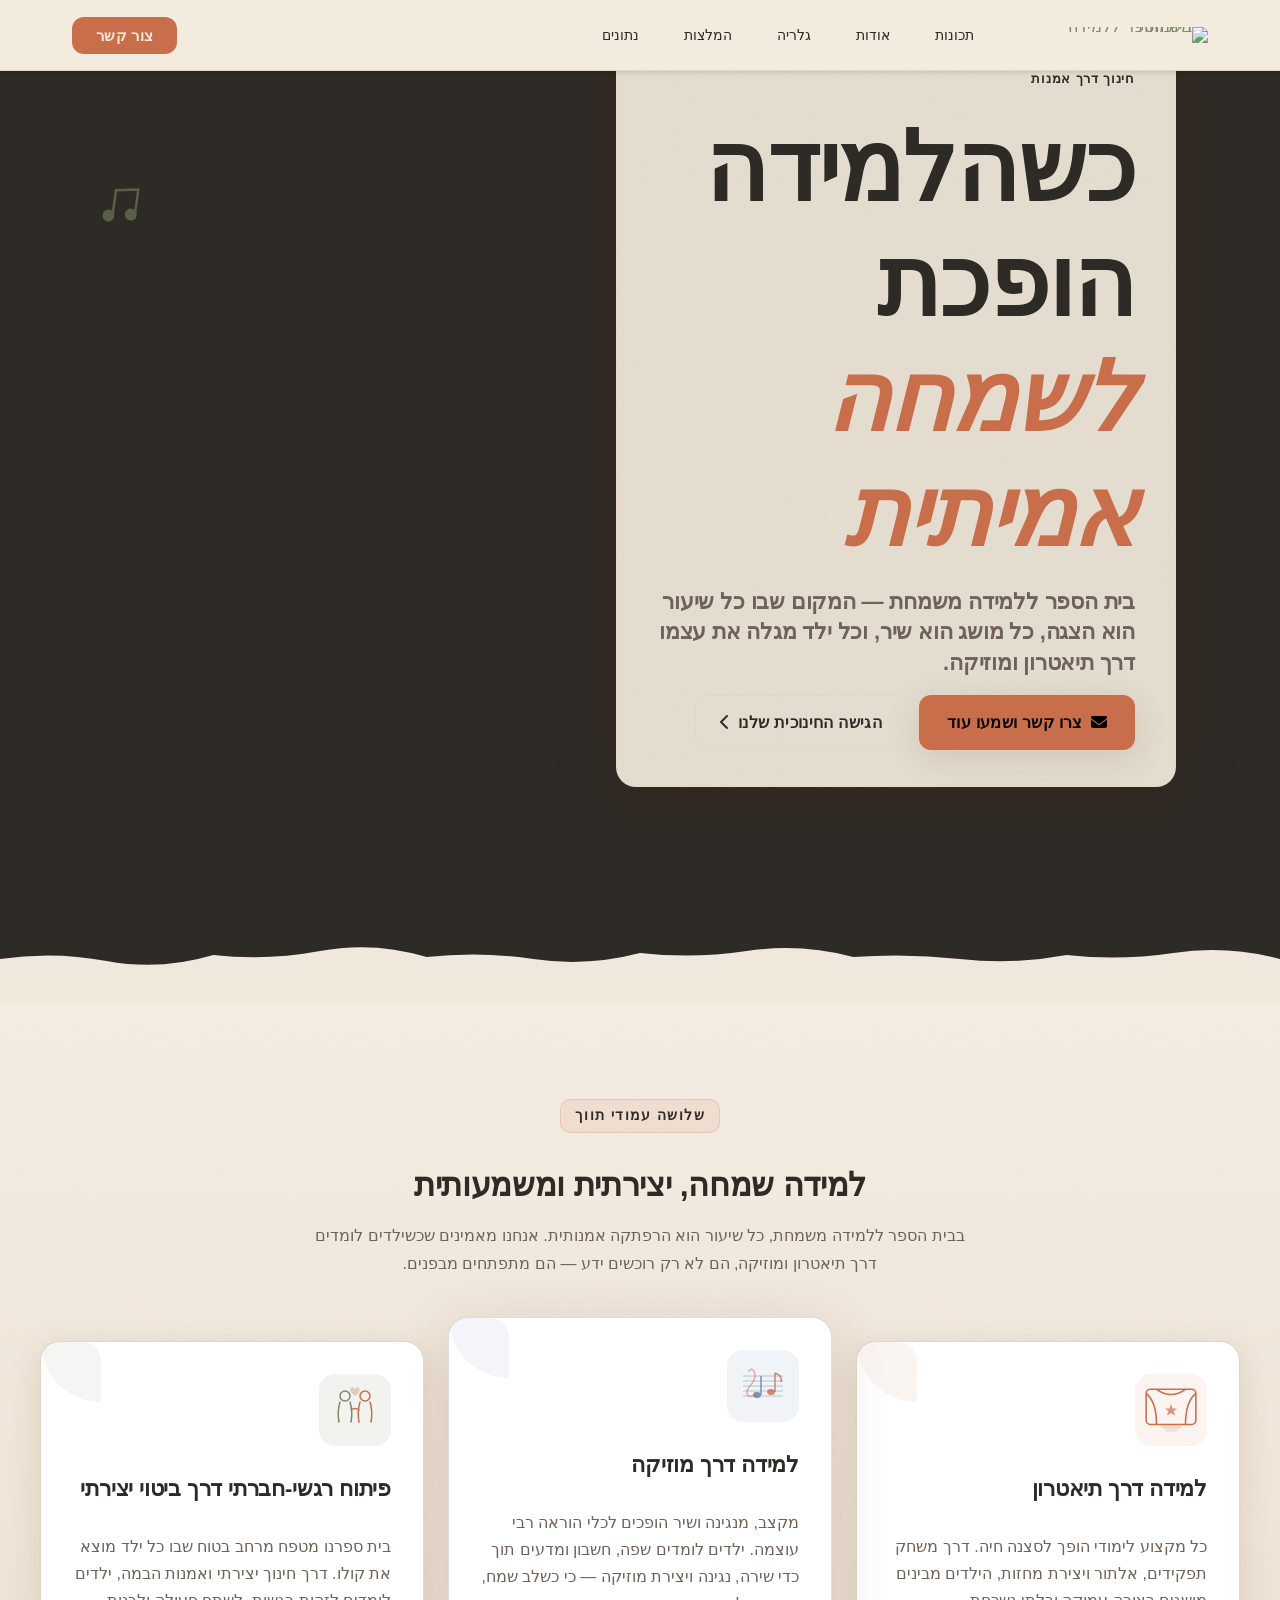
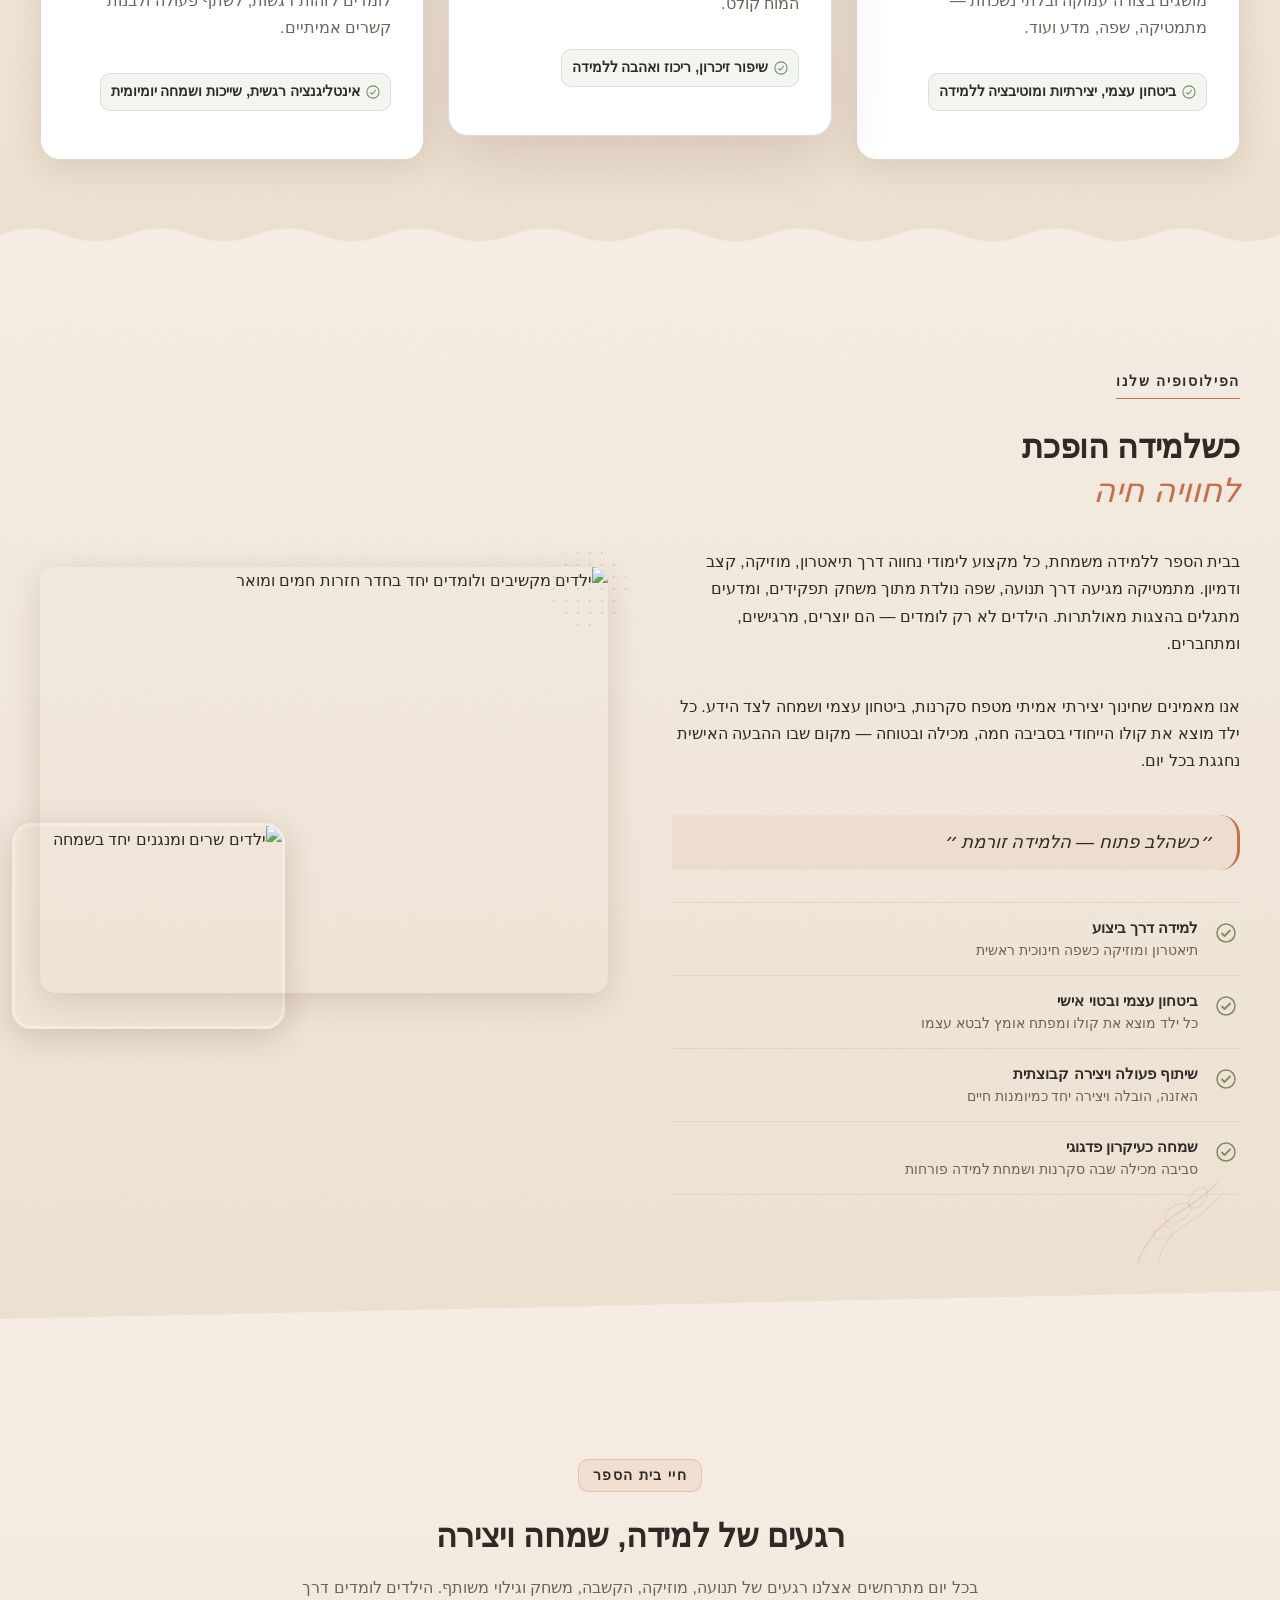
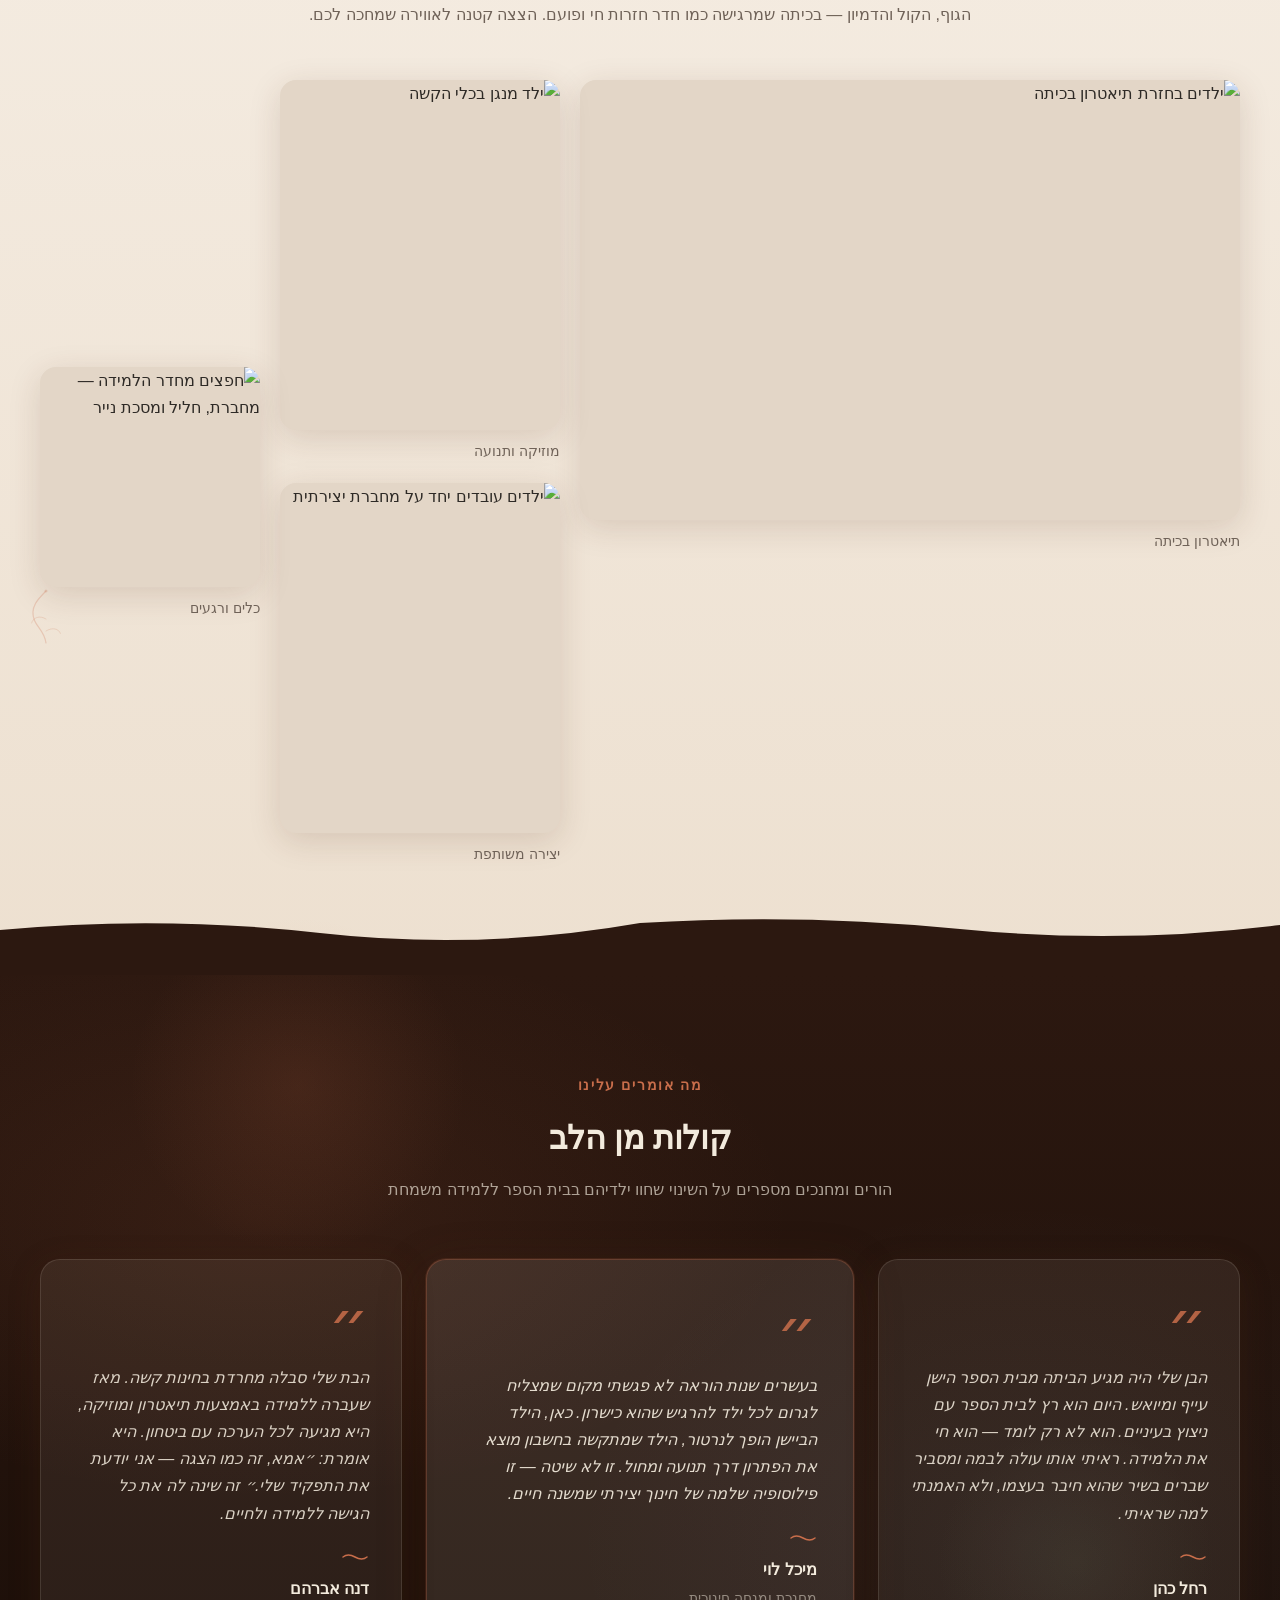
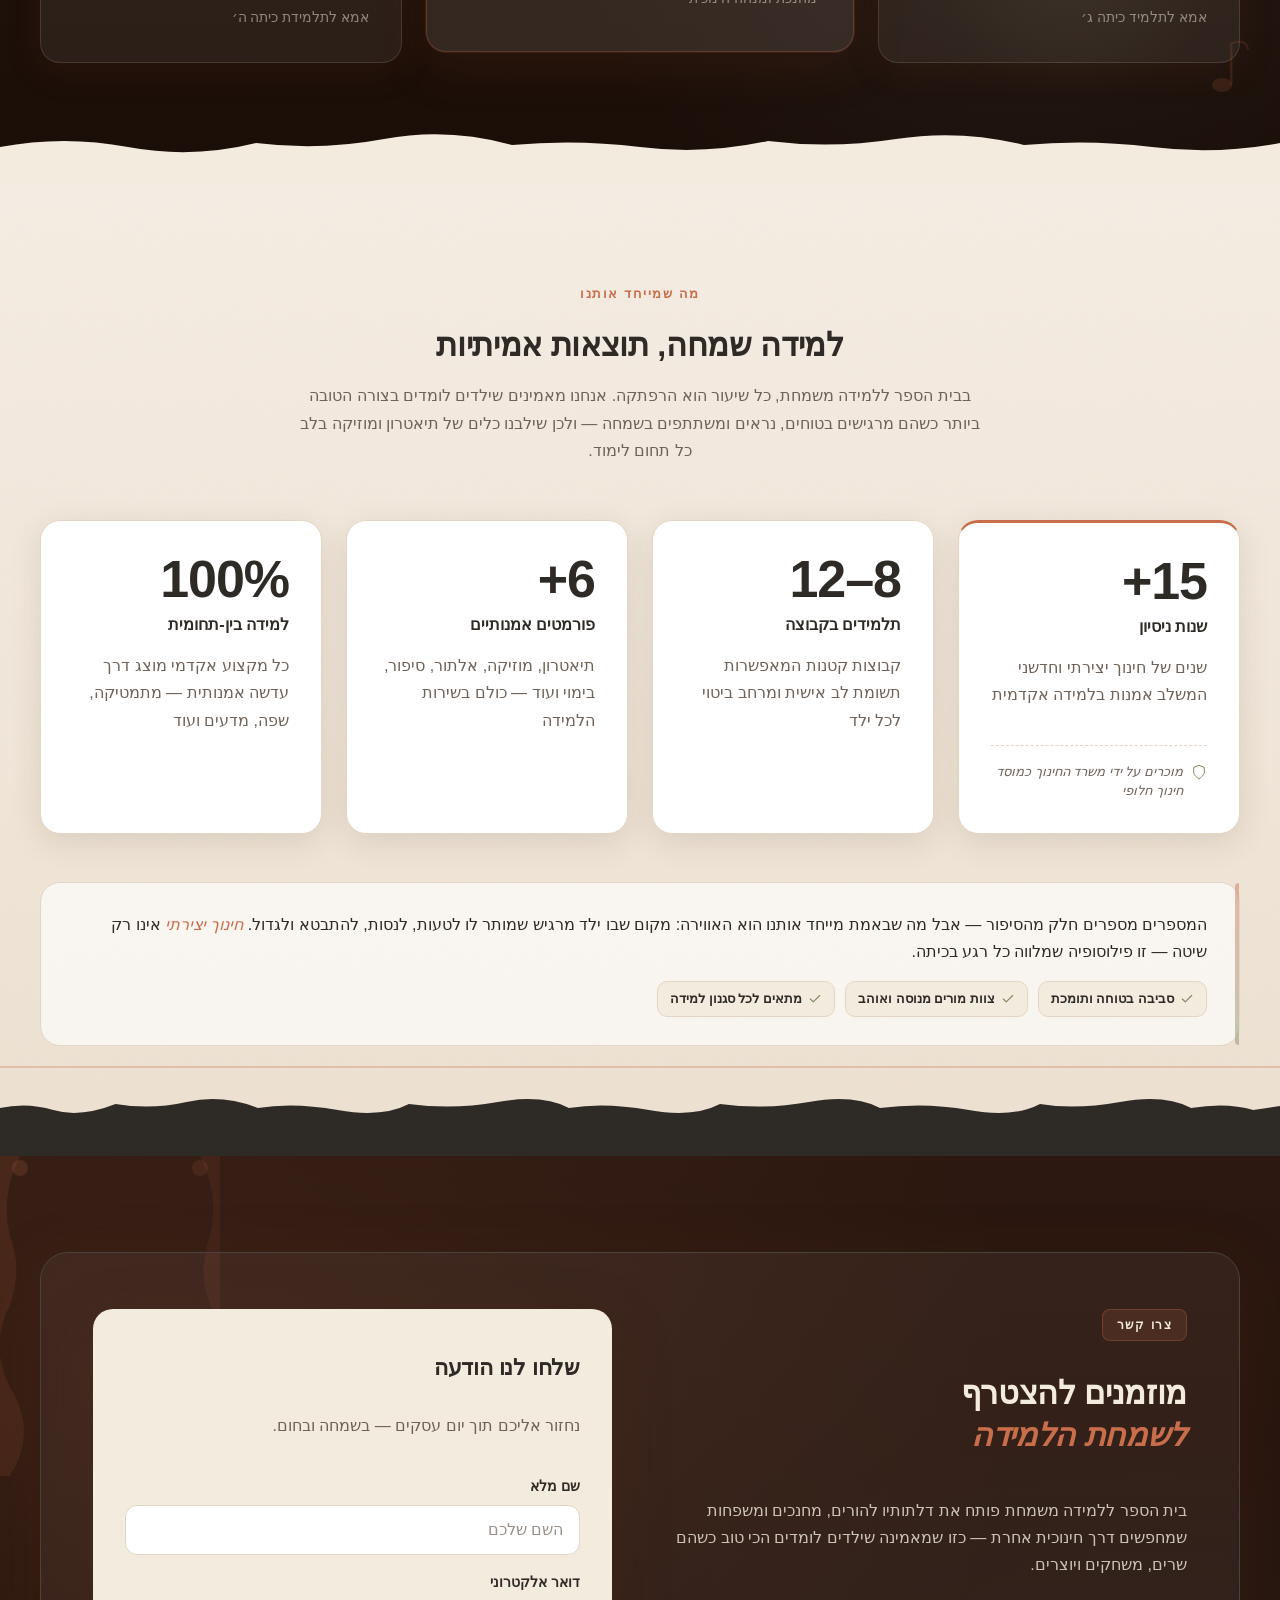
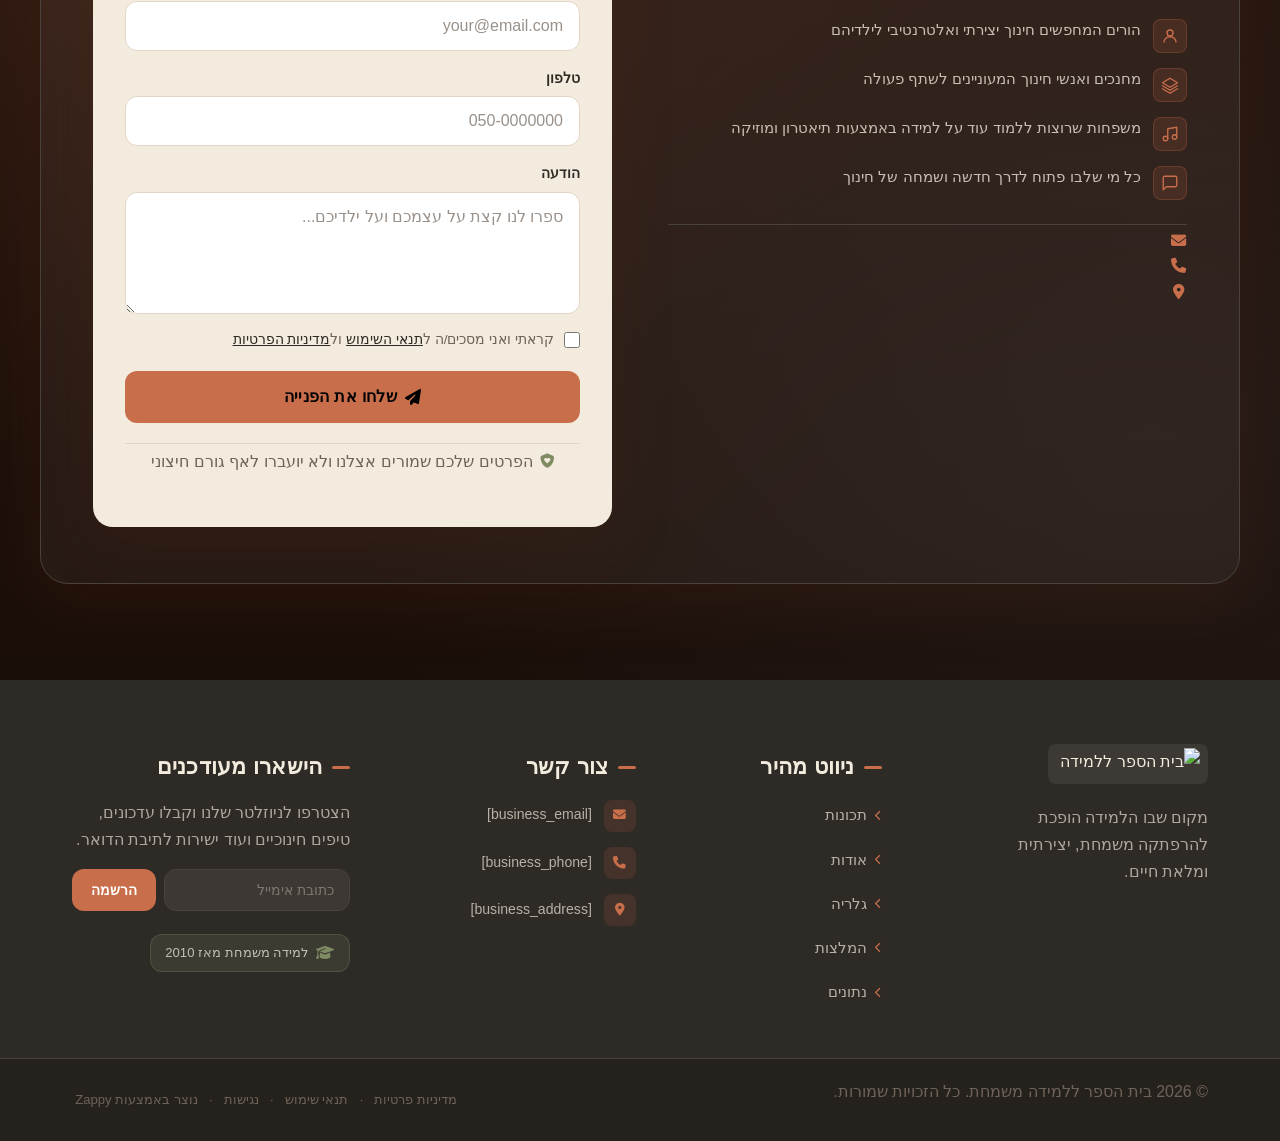
==== commit 65e70414: "Background sync: Progressive GitHub Sync" ====
--- a/index.html
+++ b/index.html
@@ -882,18 +882,18 @@
   <div class="ifs-container">
     <!-- Centered intro block -->
     <div class="ifs-intro">
-      <span class="ifs-eyebrow">שלושה עמודי תווך</span>
-      <h2 class="ifs-heading">למידה שמחה, יצירתית ומשמעותית</h2>
+      <p><span class="ifs-eyebrow" style="color: rgb(46, 42, 38) !important;">שלושה עמודי תווך</span>
+      </p><h2 class="ifs-heading">למידה שמחה, יצירתית ומשמעותית</h2>
       <p class="ifs-subheading">בבית הספר ללמידה משמחת, כל שיעור הוא הרפתקה אמנותית. אנחנו מאמינים שכשילדים לומדים דרך תיאטרון ומוזיקה, הם לא רק רוכשים ידע — הם מתפתחים מבפנים.</p>
     </div>
 
     <!-- 3-card grid with vertical stagger -->
-    <div class="ifs-cards-grid">
+    <div class="ifs-cards-grid" data-zappy-grid-align="start">
 
       <!-- Card 1: Theater -->
-      <article class="ifs-card ifs-card--theater">
+      <article class="ifs-card ifs-card--theater" data-grid-item-index="0">
         <div class="ifs-card-icon-area">
-          <svg data-element-type="icon" data-icon-type="svg" aria-hidden="true" viewBox="0 0 56 56" fill="none" xmlns="http://www.w3.org/2000/svg" width="56" height="56">
+          <svg data-element-type="icon" data-icon-type="svg" aria-hidden="true" viewBox="0 0 56 56" fill="none" xmlns="http://www.w3.org/2000/svg" width="58" height="58" data-element-id="zappy-temp-icon-1778554697148-3fqihh76c" style="width: 58px !important; height: 58px !important; color: rgb(46, 42, 38);" data-size-adjusted="true">
             <!-- Stage curtains -->
             <rect x="4" y="8" width="48" height="34" rx="4" stroke="#C96E4B" stroke-width="1.5" fill="none"></rect>
             <path d="M4 12 Q14 20 14 42" stroke="#C96E4B" stroke-width="1.5" fill="none"></path>
@@ -909,18 +909,18 @@
         <div class="ifs-card-body">
           <h3 class="ifs-card-title">למידה דרך תיאטרון</h3>
           <p class="ifs-card-desc">כל מקצוע לימודי הופך לסצנה חיה. דרך משחק תפקידים, אלתור ויצירת מחזות, הילדים מבינים מושגים בצורה עמוקה ובלתי נשכחת — מתמטיקה, שפה, מדע ועוד.</p>
-          <span class="ifs-card-benefit">
+          <p class="zappy-editable"><span class="ifs-card-benefit" style="color: rgb(46, 42, 38) !important;">
             <svg data-element-type="icon" data-icon-type="svg" aria-hidden="true" viewBox="0 0 16 16" fill="none" xmlns="http://www.w3.org/2000/svg" width="14" height="14">
               <circle cx="8" cy="8" r="7" stroke="#7E8B63" stroke-width="1.2"></circle>
               <path d="M5 8.5 L7 10.5 L11 6" stroke="#7E8B63" stroke-width="1.2" stroke-linecap="round" stroke-linejoin="round"></path>
             </svg>
             ביטחון עצמי, יצירתיות ומוטיבציה ללמידה
           </span>
-        </div>
+        </p></div>
       </article>
 
       <!-- Card 2: Music (center, elevated) -->
-      <article class="ifs-card ifs-card--music ifs-card--elevated">
+      <article class="ifs-card ifs-card--music ifs-card--elevated" data-grid-item-index="1">
         <div class="ifs-card-icon-area">
           <svg data-element-type="icon" data-icon-type="svg" aria-hidden="true" viewBox="0 0 56 56" fill="none" xmlns="http://www.w3.org/2000/svg" width="56" height="56">
             <!-- Music staff lines -->
@@ -941,20 +941,20 @@
           </svg>
         </div>
         <div class="ifs-card-body">
-          <h3 class="ifs-card-title">למידה דרך מוזיקה</h3>
+          <h3 class="ifs-card-title" >למידה דרך מוזיקה</h3>
           <p class="ifs-card-desc">מקצב, מנגינה ושיר הופכים לכלי הוראה רבי עוצמה. ילדים לומדים שפה, חשבון ומדעים תוך כדי שירה, נגינה ויצירת מוזיקה — כי כשלב שמח, המוח קולט.</p>
-          <span class="ifs-card-benefit">
+          <p><span class="ifs-card-benefit" style="color: rgb(46, 42, 38) !important;">
             <svg data-element-type="icon" data-icon-type="svg" aria-hidden="true" viewBox="0 0 16 16" fill="none" xmlns="http://www.w3.org/2000/svg" width="14" height="14">
               <circle cx="8" cy="8" r="7" stroke="#7E8B63" stroke-width="1.2"></circle>
               <path d="M5 8.5 L7 10.5 L11 6" stroke="#7E8B63" stroke-width="1.2" stroke-linecap="round" stroke-linejoin="round"></path>
             </svg>
             שיפור זיכרון, ריכוז ואהבה ללמידה
           </span>
-        </div>
+        </p></div>
       </article>
 
       <!-- Card 3: Emotional-Social -->
-      <article class="ifs-card ifs-card--social">
+      <article class="ifs-card ifs-card--social" data-grid-item-index="2">
         <div class="ifs-card-icon-area">
           <svg data-element-type="icon" data-icon-type="svg" aria-hidden="true" viewBox="0 0 56 56" fill="none" xmlns="http://www.w3.org/2000/svg" width="56" height="56">
             <!-- Two figures holding hands -->
@@ -974,14 +974,14 @@
         <div class="ifs-card-body">
           <h3 class="ifs-card-title">פיתוח רגשי-חברתי דרך ביטוי יצירתי</h3>
           <p class="ifs-card-desc">בית ספרנו מטפח מרחב בטוח שבו כל ילד מוצא את קולו. דרך חינוך יצירתי ואמנות הבמה, ילדים לומדים לזהות רגשות, לשתף פעולה ולבנות קשרים אמיתיים.</p>
-          <span class="ifs-card-benefit">
-            <svg data-element-type="icon" data-icon-type="svg" aria-hidden="true" viewBox="0 0 16 16" fill="none" xmlns="http://www.w3.org/2000/svg" width="14" height="14">
+          <p><span class="ifs-card-benefit" style="color: rgb(46, 42, 38) !important;">
+            <svg data-element-type="icon" data-icon-type="svg" aria-hidden="true" viewBox="0 0 16 16" fill="none" xmlns="http://www.w3.org/2000/svg" width="14" height="14" style="cursor: pointer;">
               <circle cx="8" cy="8" r="7" stroke="#7E8B63" stroke-width="1.2"></circle>
               <path d="M5 8.5 L7 10.5 L11 6" stroke="#7E8B63" stroke-width="1.2" stroke-linecap="round" stroke-linejoin="round"></path>
             </svg>
             אינטליגנציה רגשית, שייכות ושמחה יומיומית
           </span>
-        </div>
+        </p></div>
       </article>
 
     </div>
